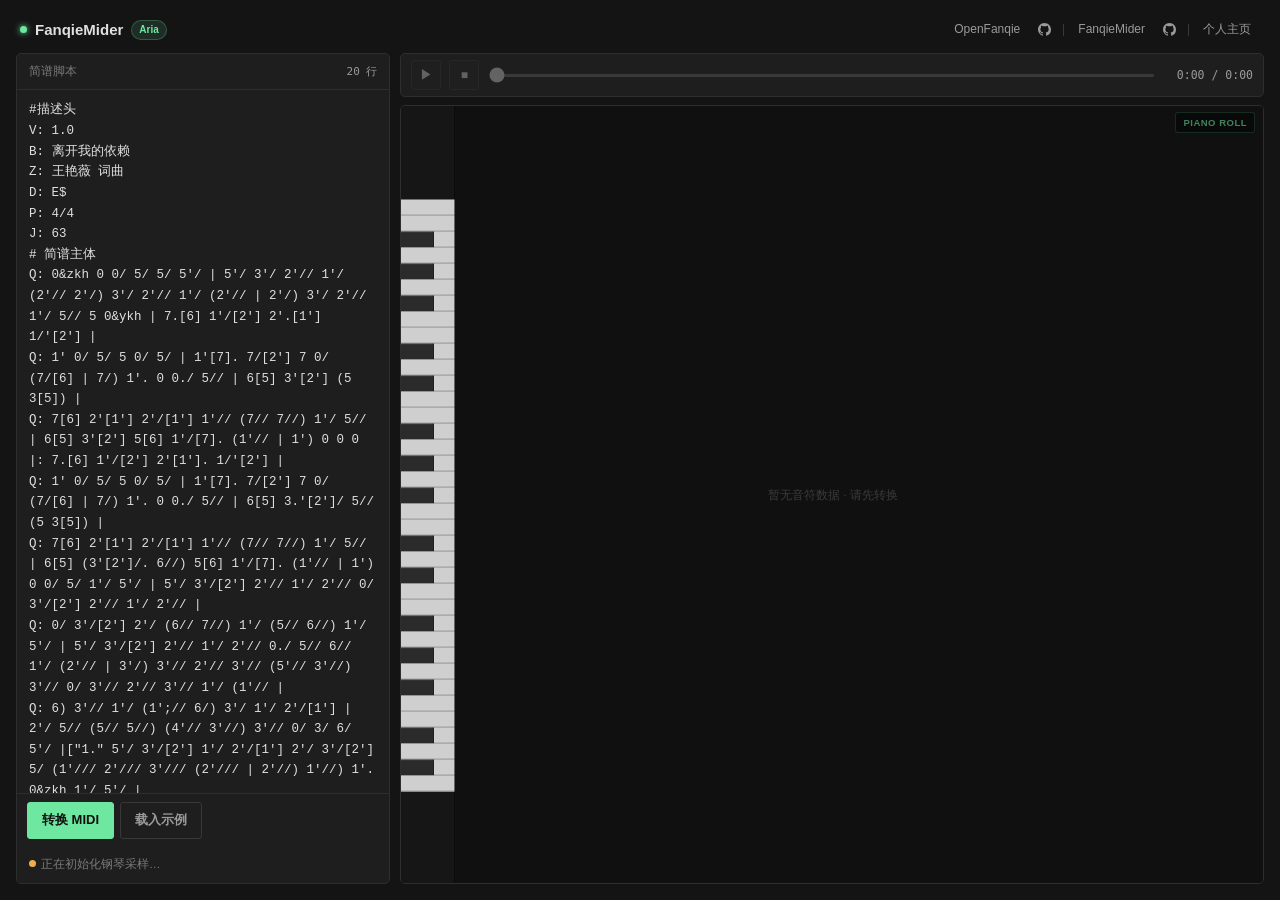
==== FanqieMider/index.html @ 21d15ba5 "add FanqieMider" ====
<!DOCTYPE html>
<html lang="zh-CN">
<head>
<meta charset="UTF-8">
<meta name="viewport" content="width=device-width, initial-scale=1">
<title>FanqieMider - 番茄简谱转 MIDI 文件工具</title>
<style>
  :root{
    --bg:#141414; --panel:#1e1e1e; --panel-2:#232323;
    --line:#2e2e2e; --line-2:#383838;
    --text:#e0e0e0; --text-dim:#9a9a9a; --muted:#7a7a7a;
    --accent:#6ee7a0; --accent-d:#4ade80;
    --accent-bg:rgba(110,231,160,0.12);
    --danger:#f87171; --ok:#6ee7a0;
    --radius:5px; --radius-sm:3px;
  }
  *{box-sizing:border-box}
  html, body{
    margin:0; padding:0; background:var(--bg); color:var(--text);
    font-family:-apple-system,BlinkMacSystemFont,"Segoe UI","PingFang SC","Microsoft YaHei",sans-serif;
    line-height:1.6;
  }
  html{height:100%}
  body{height:100vh; padding:16px; display:flex; flex-direction:column; overflow:hidden;}

  /* ===== 头部 + 导航 ===== */
  .header{
    display:flex; align-items:center; gap:12px;
    margin-bottom:10px; flex:0 0 auto; flex-wrap:wrap;
  }
  .header h1{
    font-size:15px; margin:0; font-weight:600;
    display:flex; align-items:center; gap:8px;
    flex-shrink:0;
  }
  .header h1 .dot{
    width:7px;height:7px;border-radius:50%;
    background:var(--accent); box-shadow:0 0 6px var(--accent);
  }
  .header .tag{
    font-size:10px;font-weight:600;color:var(--accent);
    background:var(--accent-bg); padding:1px 7px; border-radius:10px;
    border:1px solid rgba(110,231,160,0.25);
  }
  .header-nav{
    margin-left:auto;
    display:flex; align-items:center; gap:2px;
    font-size:12px; flex-wrap:wrap; justify-content:flex-end;
  }
  .header-nav a{
    color:var(--text-dim); text-decoration:none;
    padding:3px 8px; border-radius:var(--radius-sm);
    border:1px solid transparent; transition:.12s;
    display:inline-flex; align-items:center; gap:4px;
    white-space:nowrap;
  }
  .header-nav a:hover{
    color:var(--accent); background:var(--accent-bg);
    border-color:rgba(110,231,160,0.22);
  }
  .header-nav .repo-link{ padding:3px 6px; }
  .header-nav .repo-link svg{ width:13px; height:13px; display:block; }
  .header-nav .nav-divider{
    width:1px; height:12px; background:var(--line-2); margin:0 3px;
  }

  .app{flex:1; min-height:0; display:flex; gap:10px; max-width:1480px; width:100%; margin:0 auto;}
  .left-panel{flex:0 0 30%; display:flex; flex-direction:column; gap:8px; min-height:0; min-width:0;}
  .right-panel{flex:1; display:flex; flex-direction:column; gap:8px; min-height:0; min-width:0;}
  .panel{background:var(--panel); border:1px solid var(--line); border-radius:var(--radius);}
  .input-panel{display:flex; flex-direction:column; flex:1 1 0; min-height:0; overflow:hidden;}
  .panel-head{padding:8px 12px;font-size:12px;color:var(--muted);border-bottom:1px solid var(--line);display:flex;align-items:center;justify-content:space-between;flex:0 0 auto;}
  .panel-head .count{font-family:ui-monospace,Menlo,Consolas,monospace;font-size:11px;color:var(--text-dim);}
  textarea{flex:1 1 0; min-height:0; width:100%; resize:none; display:block; border:none; outline:none; background:transparent; color:var(--text); padding:10px 12px; font-family:ui-monospace,SFMono-Regular,Menlo,Consolas,"Courier New",monospace; font-size:12.5px; line-height:1.65; tab-size:2; overflow:auto;}
  textarea::placeholder{color:#555}
  .bar{display:flex; flex-wrap:wrap; align-items:center; gap:6px; padding:8px 10px; border-top:1px solid var(--line); flex:0 0 auto;}
  button{font:inherit; font-size:13px; font-weight:600; cursor:pointer; border-radius:var(--radius-sm); padding:7px 14px; border:1px solid transparent; transition:.12s; white-space:nowrap;}
  #go{background:var(--accent); color:#101010; border-color:var(--accent);}
  #go:hover{background:var(--accent-d); border-color:var(--accent-d);}
  #go:active{transform:translateY(1px);}
  .ghost{background:transparent; color:var(--text-dim); border-color:var(--line-2);}
  .ghost:hover{background:var(--panel-2); color:var(--text);}
  #msg{font-size:11.5px; color:var(--muted); padding:0 12px 8px; flex:0 0 auto; word-break:break-word;}
  #msg.ok{color:var(--ok)} #msg.err{color:var(--danger)}
  #sampleStatus{font-size:11.5px; color:var(--muted); padding:0 12px 10px; display:flex; align-items:center; gap:5px; flex:0 0 auto;}
  .status-dot{display:inline-block; width:7px;height:7px; border-radius:50%; flex-shrink:0;}
  .status-dot.loading{background:#f0ad4e; animation:pulse 1s infinite}
  .status-dot.ready{background:var(--ok)}
  .status-dot.fallback{background:var(--danger)}
  @keyframes pulse{0%,100%{opacity:1}50%{opacity:.3}}
  .player-bar{display:flex; align-items:center; gap:8px; padding:6px 10px; flex:0 0 auto;}
  .player-bar .ctrl{width:30px;height:30px;padding:0;border-radius:var(--radius-sm);background:var(--panel-2);border:1px solid var(--line-2);color:var(--text);font-size:12px;line-height:1;display:flex;align-items:center;justify-content:center;flex-shrink:0;}
  .player-bar .ctrl:not(:disabled):hover{background:<#>2a2a2a;border-color:#444;}
  .player-bar .ctrl:disabled{opacity:.35; cursor:not-allowed}
  #playBtn:not(:disabled){background:var(--accent); color:#101010; border-color:var(--accent);}
  #playBtn:not(:disabled):hover{background:var(--accent-d); border-color:var(--accent-d);}
  #seek{flex:1; height:3px; accent-color:var(--accent); cursor:pointer; min-width:40px;}
  #seek:disabled{opacity:.4; cursor:not-allowed}
  #time{font-family:ui-monospace,Menlo,Consolas,monospace;font-size:11.5px;color:var(--text-dim);min-width:88px;text-align:right;flex-shrink:0;}
  .roll-wrap{position:relative; flex:1 1 0; min-height:200px; background:#101010; border:1px solid var(--line); border-radius:var(--radius); overflow:hidden; min-width:0;}
  #roll{display:block; width:100%; height:100%; touch-action:none; cursor:grab; user-select:none;}
  #roll:active{cursor:grabbing}
  .roll-badge{position:absolute;top:6px;right:8px;font-size:9.5px;font-weight:600;letter-spacing:.5px;color:rgba(110,231,160,0.55);background:rgba(0,0,0,0.4);padding:2px 7px;border-radius:var(--radius-sm);border:1px solid rgba(110,231,160,0.15);pointer-events:none;user-select:none;}

  @media (max-width: 900px){
    html{height:auto}
    body{height:auto; min-height:100vh; padding:10px; display:block; overflow-y:auto; overflow-x:hidden;}
    .app{flex-direction:column; height:auto; gap:8px;}
    .left-panel, .right-panel{flex:none; min-height:0;}
    .input-panel{max-height:280px; min-height:180px;}
    textarea{min-height:110px;}
    .roll-wrap{height:65vh; min-height:340px; max-height:560px;}
    .header h1{font-size:14px}
    .header-nav{font-size:11.5px; gap:0;}
    .header-nav a{padding:2px 6px;}
    .header-nav .nav-divider{margin:0 1px;}
    .player-bar{padding:5px 8px}
    .player-bar .ctrl{width:28px;height:28px;font-size:11px}
    #time{font-size:11px;min-width:76px}
  }
  @media (max-width: 480px){
    .header-nav a{padding:2px 5px; font-size:11px;}
    .header-nav .repo-link{padding:2px 4px;}
    .header-nav .repo-link svg{width:12px; height:12px;}
  }
</style>
</head>
<body>

<script src="https://s4.zstatic.net/npm/tone@14.8.49/build/Tone.js"></script>

<div class="header" style="padding:0 4px;">
  <h1><span class="dot"></span>FanqieMider<span class="tag">Aria</span></h1>
  <nav class="header-nav">
    <a href="https://fanqie.linho.cc/" target="_blank" rel="noopener" title="OpenFanqie 编辑器">OpenFanqie</a>
    <a href="https://github.com/Linho1219/open-fanqie" target="_blank" rel="noopener" class="repo-link" title="OpenFanqie 仓库">
      <svg viewBox="0 0 16 16" fill="currentColor" aria-hidden="true">
        <path d="M8 0C3.58 0 0 3.58 0 8c0 3.54 2.29 6.53 5.47 7.59.4.07.55-.17.55-.38 0-.19-.01-.82-.01-1.49-2.01.37-2.53-.49-2.69-.94-.09-.23-.48-.94-.82-1.13-.28-.15-.68-.52-.01-.53.63-.01 1.08.58 1.23.82.72 1.21 1.87.87 2.33.66.07-.52.28-.87.51-1.07-1.78-.2-3.64-.89-3.64-3.95 0-.87.31-1.59.82-2.15-.08-.2-.36-1.02.08-2.12 0 0 .67-.21 2.2.82.64-.18 1.32-.27 2-.27.68 0 1.36.09 2 .27 1.53-1.04 2.2-.82 2.2-.82.44 1.1.16 1.92.08 2.12.51.56.82 1.27.82 2.15 0 3.07-1.87 3.75-3.65 3.95.29.25.54.73.54 1.48 0 1.07-.01 1.93-.01 2.2 0 .21.15.46.55.38A8.013 8.013 0 0 0 16 8c0-4.42-3.58-8-8-8z"/>
      </svg>
    </a>
    <span class="nav-divider"></span>
    <a href="https://linxianlww.github.io/FanqieMider/" target="_blank" rel="noopener" title="FanqieMider 在线工具">FanqieMider</a>
    <a href="https://github.com/linxianlww/FanqieMider" target="_blank" rel="noopener" class="repo-link" title="FanqieMider 仓库">
      <svg viewBox="0 0 16 16" fill="currentColor" aria-hidden="true">
        <path d="M8 0C3.58 0 0 3.58 0 8c0 3.54 2.29 6.53 5.47 7.59.4.07.55-.17.55-.38 0-.19-.01-.82-.01-1.49-2.01.37-2.53-.49-2.69-.94-.09-.23-.48-.94-.82-1.13-.28-.15-.68-.52-.01-.53.63-.01 1.08.58 1.23.82.72 1.21 1.87.87 2.33.66.07-.52.28-.87.51-1.07-1.78-.2-3.64-.89-3.64-3.95 0-.87.31-1.59.82-2.15-.08-.2-.36-1.02.08-2.12 0 0 .67-.21 2.2.82.64-.18 1.32-.27 2-.27.68 0 1.36.09 2 .27 1.53-1.04 2.2-.82 2.2-.82.44 1.1.16 1.92.08 2.12.51.56.82 1.27.82 2.15 0 3.07-1.87 3.75-3.65 3.95.29.25.54.73.54 1.48 0 1.07-.01 1.93-.01 2.2 0 .21.15.46.55.38A8.013 8.013 0 0 0 16 8c0-4.42-3.58-8-8-8z"/>
      </svg>
    </a>
    <span class="nav-divider"></span>
    <a href="https://linxianlww.github.io/" target="_blank" rel="noopener" title="个人主页">个人主页</a>
  </nav>
</div>

<div class="app">
  <div class="left-panel">
    <div class="panel input-panel">
      <div class="panel-head"><span>简谱脚本</span><span class="count" id="lineCount">0 行</span></div>
      <textarea id="src" spellcheck="false" placeholder="在此粘贴番茄简谱脚本…"></textarea>
      <div class="bar">
        <button id="go">转换 MIDI</button>
        <button id="demo" class="ghost">载入示例</button>
      </div>
      <div id="msg"></div>
      <div id="sampleStatus"><span class="status-dot loading"></span>正在初始化钢琴采样…</div>
    </div>
  </div>
  <div class="right-panel">
    <div class="panel player-bar">
      <button id="playBtn" class="ctrl" disabled title="播放 / 暂停">▶︎</button>
      <button id="stopBtn" class="ctrl" disabled title="停止">■</button>
      <input type="range" id="seek" min="0" max="1000" value="0" step="1" disabled>
      <span id="time">0:00 / 0:00</span>
    </div>
    <div class="roll-wrap" id="rollWrap">
      <canvas id="roll"></canvas>
      <div class="roll-badge">PIANO ROLL</div>
    </div>
  </div>
</div>

<script>
(function(){
'use strict';

/* ============================================================
 * 0. 常量
 * ============================================================ */
const PPQ = 480;
const MAJOR = [0,2,4,5,7,9,11];
const PC = {C:0,D:2,E:4,F:5,G:7,A:9,B:11};
const DYNAMICS = {pp:30,p:45,mp:60,mf:75,f:90,ff:105,fff:120,sfz:115,fp:100,sfp:115};
const POST_NOTE_MODS = "'/,-.#$=;[";
const NOTE_NAMES = ['C','D♭','D','E♭','E','F','G♭','G','A♭','A','B♭','B'];
function pitchName(midi){
  const pc = ((midi % 12) + 12) % 12;
  const oct = Math.floor(midi / 12) - 1;
  return NOTE_NAMES[pc] + oct;
}

/* ============================================================
 * 1. 头部解析
 * ============================================================ */
function parseKey(str){
  const s = String(str||'C').trim();
  const m = s.match(/^([A-Ga-g])\s*([#$])?/);
  let pc = 0, acc = 0;
  if (m){
    pc = PC[m[1].toUpperCase()];
    if (m[2]==='#') acc = 1; else if (m[2]==='$') acc = -1;
  }
  const keyPc = ((pc+acc)%12+12)%12;
  const sfMap = {0:0,7:1,2:2,9:3,4:4,11:5,6:6,1:-5,5:-1,10:-2,3:-3,8:-4};
  return {rootMidi: 60 + keyPc, sf: sfMap[keyPc] === undefined ? 0 : sfMap[keyPc]};
}
function parseTimesig(str){
  const m = String(str||'4/4').match(/(\d+)\s*\/\s*(\d+)/);
  let num = 4, den = 4;
  if (m){ num = +m[1]||4; den = +m[2]||4; }
  return {num, den};
}
function parseBpm(str){
  const m = String(str||'').match(/(\d+)/);
  let bpm = m ? +m[1] : 120;
  if (!isFinite(bpm) || bpm<=0) bpm = 120;
  return bpm;
}

/* ============================================================
 * 2. 脚本切分
 * ============================================================ */
const LINE_RE = /^(Q|C)(\d*)(?:"([^"]*)")?\s*:\s*([\s\S]*)$/;
function parseScript(text){
  const header = {title:'', authors:[], key:'C', timesig:'4/4', beat:''};
  const qLines = [];
  let inBody = false;
  for (const raw of text.split(/\r?\n/)){
    const line = raw.trim();
    if (!line) continue;
    if (line[0] === '#') continue;
    const m = line.match(LINE_RE);
    if (m){
      inBody = true;
      if (m[1] === 'Q') qLines.push({voice:m[2]||'', name:m[3]||'', content:m[4]});
      continue;
    }
    if (inBody) continue;
    const mh = line.match(/^([A-Z])\s*:\s*([\s\S]*)$/);
    if (!mh) continue;
    const k = mh[1], v = mh[2].trim();
    if (k==='B'){ if(!header.title) header.title=v; }
    else if (k==='Z') header.authors.push(v);
    else if (k==='D') header.key=v;
    else if (k==='P') header.timesig=v;
    else if (k==='J') header.beat=v;
  }
  return {header, qLines};
}

/* ============================================================
 * 3. 倚音
 * ============================================================ */
function parseGrace(text, start){
  const n = text.length;
  let i = start + 1;
  let isAfter = false;
  if (i<n && text[i]==='h'){ isAfter = true; i++; }
  let end = -1, depth = 1;
  for (let j=i; j<n; j++){
    if (text[j]==='[') depth++;
    else if (text[j]===']'){ depth--; if (depth===0){ end=j; break; } }
  }
  if (end < 0) return null;
  const inner = text.slice(i, end);
  const notes = [];
  let j = 0;
  while (j < inner.length){
    const c = inner[j];
    if (c>='0' && c<='9'){
      const digit = +c; j++;
      let oct=0, acc=0, slashes=0;
      while (j < inner.length){
        const ch = inner[j];
        if (ch==="'"){ oct++; j++; }
        else if (ch===','){ oct--; j++; }
        else if (ch==='/'){ slashes++; j++; }
        else if (ch==='#'){ acc++; j++; }
        else if (ch==='$'){ acc--; j++; }
        else if (ch==='='){ acc=0; j++; }
        else break;
      }
      notes.push({digit, oct, acc, slashes});
    } else j++;
  }
  return {isAfter, notes, endPos: end+1};
}

/* ============================================================
 * 4. 音符
 * ============================================================ */
function parseNote(text, start){
  const n = text.length;
  let i = start;
  const digit = +text[i]; i++;
  let oct=0, acc=0, slashes=0, dashes=0, dots=0;
  const grace = [];
  let keepGoing = true;
  while (keepGoing && i < n){
    keepGoing = false;
    const ch = text[i];
    if (ch === "'"){ oct++; i++; keepGoing = true; }
    else if (ch === ','){ oct--; i++; keepGoing = true; }
    else if (ch === '/'){ slashes++; i++; keepGoing = true; }
    else if (ch === '-'){ dashes++; i++; keepGoing = true; }
    else if (ch === '.'){ dots++; i++; keepGoing = true; }
    else if (ch === '#'){ acc++; i++; keepGoing = true; }
    else if (ch === '$'){ acc--; i++; keepGoing = true; }
    else if (ch === '='){ acc = 0; i++; keepGoing = true; }
    else if (ch === ';'){ i++; keepGoing = true; }
    else if (ch === ' ' || ch === '\t'){
      let j = i;
      while (j < n && /\s/.test(text[j])) j++;
      if (j < n && POST_NOTE_MODS.indexOf(text[j]) >= 0){ i = j; keepGoing = true; }
    }
    else if (ch === '['){
      const g = parseGrace(text, i);
      if (g){ grace.push(g); i = g.endPos; keepGoing = true; }
    }
  }
  let beats = 1 / Math.pow(2, slashes);
  beats += dashes;
  if (dots > 0) beats *= (2 - Math.pow(2, -dots));
  if (!(beats > 0)) beats = 1;
  const type = digit===0 ? 'rest' : digit===8 ? 'hrest' : digit===9 ? 'xnote' : 'note';
  return {ev:{t:type, digit, oct, acc, beats, grace: grace.length?grace:null, orn:[]}, endPos: i};
}

/* ============================================================
 * 5. 声部 → 事件流
 * ============================================================ */
function parseVoice(text){
  const n = text.length;
  const events = [];
  let i = 0;
  const parenStack = [];
  let lastNote = null;

  function skipBarRemark(){
    let j = i;
    while (j < n && /\s/.test(text[j])) j++;
    if (j < n && text[j] === '"'){
      j++;
      while (j < n && text[j] !== '"') j++;
      j++;
      i = j;
    }
  }

  while (i < n){
    const c = text[i];
    if (/\s/.test(c)){ i++; continue; }
    if (text.startsWith('[fenye]', i)){ i += 7; continue; }

    if (c>='0' && c<='9'){
      const r = parseNote(text, i);
      if (r){ i = r.endPos; events.push(r.ev); lastNote = r.ev; }
      else i++;
      continue;
    }
    if (c === '-'){
      if (lastNote && typeof lastNote.beats === 'number') lastNote.beats += 1;
      i++;
      continue;
    }
    if (c === ';'){ i++; continue; }

    if (c === '&'){
      i++;
      const s = i;
      while (i<n && /[a-zA-Z]/.test(text[i])) i++;
      let code = text.slice(s, i);
      if (i<n && text[i]==='+'){ code += '+'; i++; }
      const base = code.replace(/\+$/,'');
      if (DYNAMICS[base] !== undefined){ events.push({t:'dyn', value: base}); continue; }
      if (base==='cresc' || base==='dim'){ events.push({t:'crescStart', dir: base==='cresc'?'<':'>', upLevel:0}); continue; }
      if (base==='atempo' || base==='rit') continue;
      if (lastNote) lastNote.orn.push(code);
      continue;
    }

    if (c === '"'){
      i++;
      while (i<n && text[i] !== '"') i++;
      i++;
      continue;
    }

    if (c === '['){
      i++;
      while (i<n && text[i]==='+') i++;
      let label = '';
      if (i<n && text[i]==='"'){
        i++;
        const s = i;
        while (i<n && text[i] !== '"') i++;
        label = text.slice(s, i);
        i++;
      }
      events.push({t:'voltaStart', label});
      continue;
    }

    if (c === ']'){
      i++;
      if (i<n && text[i]==='/') i++;
      events.push({t:'voltaEnd'});
      continue;
    }

    if (c === '('){
      i++;
      if (i<n && text[i]==='y'){ i++; parenStack.push('tuplet'); events.push({t:'tupletStart'}); }
      else { parenStack.push('slur'); events.push({t:'slurStart'}); }
      continue;
    }

    if (c === ')'){
      i++;
      const type = parenStack.pop();
      if (type === 'tuplet') events.push({t:'tupletEnd'});
      else if (type === 'slur') events.push({t:'slurEnd'});
      continue;
    }

    if (c === '{'){
      i++;
      let tag = '';
      if (text.startsWith('bz', i)){ tag='bz'; i+=2; }
      else if (text.startsWith('dsb', i)){ tag='dsb'; i+=3; }
      let depth = 1;
      const innerStart = i;
      while (i<n && depth>0){
        if (text[i]==='{') depth++;
        else if (text[i]==='}'){ depth--; if (depth===0) break; }
        i++;
      }
      const inner = text.slice(innerStart, i);
      if (i<n) i++;
      events.push({t:'overlay', tag, inner});
      continue;
    }

    if (text.startsWith(':|:', i)){ events.push({t:'bar', kind:'repeatLR'}); i += 3; skipBarRemark(); continue; }
    if (text.startsWith(':|', i)){ events.push({t:'bar', kind:'repeatR'}); i += 2; skipBarRemark(); continue; }

    if (c === '|'){
      if (text.startsWith('|:', i)){ events.push({t:'bar', kind:'repeatL'}); i += 2; }
      else if (text.startsWith('||&', i)){
        i += 3;
        const s = i;
        while (i<n && /[a-zA-Z]/.test(text[i])) i++;
        events.push({t:'barMark', mark: text.slice(s, i)});
      }
      else if (text.startsWith('||/', i)){ events.push({t:'bar', kind:'doubleThin'}); i += 3; }
      else if (text.startsWith('||', i)){ events.push({t:'bar', kind:'end'}); i += 2; }
      else if (text.startsWith('|/', i)){ events.push({t:'bar', kind:'hidden1'}); i += 2; }
      else if (text.startsWith('|*', i)){ events.push({t:'bar', kind:'hidden2'}); i += 2; }
      else if (text.startsWith('|&', i)){
        i += 2;
        const s = i;
        while (i<n && /[a-zA-Z]/.test(text[i])) i++;
        events.push({t:'barMark', mark: text.slice(s, i)});
      }
      else { events.push({t:'bar', kind:'normal'}); i += 1; }
      skipBarRemark();
      continue;
    }

    if (c === '<'){
      i++;
      let up = 0;
      while (i<n && text[i]==='+'){ up++; i++; }
      events.push({t:'crescStart', dir:'<', upLevel:up});
      continue;
    }
    if (c === '>'){
      i++;
      let up = 0;
      while (i<n && text[i]==='+'){ up++; i++; }
      events.push({t:'crescStart', dir:'>', upLevel:up});
      continue;
    }
    if (c === '!'){ i++; events.push({t:'crescEnd'}); continue; }

    i++;
  }
  return events;
}

/* ============================================================
 * 6. 反复 / 跳房子 / DC / DS / Fine 展开
 * ============================================================ */
function expandRepeats(events){
  const n = events.length;

  const voltaPairs = new Map();
  {
    const stack = [];
    for (let i=0; i<n; i++){
      if (events[i].t === 'voltaStart') stack.push(i);
      else if (events[i].t === 'voltaEnd' && stack.length){
        voltaPairs.set(stack.pop(), i);
      }
    }
  }

  const insts = [];
  const instByStart = new Map();
  const instByEnd = new Map();
  {
    const stack = [];
    let lastEnd = -1;
    let instId = 0;
    for (let i=0; i<n; i++){
      const ev = events[i];
      if (ev.t !== 'bar') continue;

      if (ev.kind === 'repeatL'){ stack.push(i); }
      else if (ev.kind === 'repeatR' || ev.kind === 'repeatLR'){
        let startIdx;
        if (stack.length > 0) startIdx = stack.pop();
        else startIdx = lastEnd + 1;

        const startEv = events[startIdx];
        const isStartRepeatBar = startEv && startEv.t === 'bar' &&
          (startEv.kind === 'repeatL' || startEv.kind === 'repeatLR');

        const inst = {
          id: instId++,
          startIdx, endIdx: i,
          startIsRepeatBar: isStartRepeatBar,
          maxPass: 2,
          rangeEnd: i + 1
        };
        insts.push(inst);
        if (!instByStart.has(startIdx)) instByStart.set(startIdx, []);
        instByStart.get(startIdx).push(inst);
        instByEnd.set(i, inst);
        lastEnd = i;

        if (ev.kind === 'repeatLR') stack.push(i);
      }
    }
  }

  for (const inst of insts){
    let rEnd = inst.endIdx + 1;
    if (rEnd < n && events[rEnd].t === 'voltaEnd') rEnd++;
    while (rEnd < n && events[rEnd].t === 'voltaStart'){
      const end = voltaPairs.get(rEnd);
      if (end === undefined) break;
      rEnd = end + 1;
    }
    inst.rangeEnd = rEnd;

    let maxPass = 0;
    for (let j = inst.startIdx; j < inst.rangeEnd; j++){
      if (events[j].t === 'voltaStart'){
        const nums = (events[j].label || '').match(/\d+/g) || [];
        for (const num of nums) maxPass = Math.max(maxPass, +num);
      }
    }
    if (maxPass === 0) maxPass = 2;
    inst.maxPass = maxPass;
  }

  const result = [];
  const active = [];
  let pos = 0;
  let safety = 0;
  let dcUsed = false, dsUsed = false;

  while (pos < n && safety++ < 300000){
    for (let i = active.length - 1; i >= 0; i--){
      if (pos >= active[i].inst.rangeEnd) active.splice(i, 1);
    }

    const ev = events[pos];

    if (ev.t === 'bar' && (ev.kind === 'repeatR' || ev.kind === 'repeatLR')){
      const inst = instByEnd.get(pos);
      if (inst){
        let r = active.find(x => x.inst === inst);
        if (!r){ r = {inst, pass: 1}; active.push(r); }

        if (r.pass < inst.maxPass){
          r.pass++;
          pos = inst.startIdx + (inst.startIsRepeatBar ? 1 : 0);
          continue;
        }
        if (inst.rangeEnd > inst.endIdx + 1){
          pos++;
          continue;
        }
        active.splice(active.indexOf(r), 1);
        if (ev.kind === 'repeatR'){ pos++; continue; }
      }
    }

    if (ev.t === 'bar' && (ev.kind === 'repeatL' || ev.kind === 'repeatLR')){
      const instList = instByStart.get(pos) || [];
      for (const inst of instList){
        if (!active.some(r => r.inst === inst)){
          active.push({inst, pass: 1});
          break;
        }
      }
      pos++;
      continue;
    }

    if (ev.t === 'voltaStart'){
      let currentPass = 1;
      if (active.length > 0) currentPass = active[active.length - 1].pass;

      const nums = (ev.label || '').match(/\d+/g) || [];
      const enter = nums.length === 0 || nums.some(x => +x === currentPass);

      if (enter){ pos++; continue; }

      const end = voltaPairs.get(pos);
      pos = end !== undefined ? end + 1 : pos + 1;
      continue;
    }

    if (ev.t === 'voltaEnd'){ pos++; continue; }

    if (ev.t === 'barMark'){
      const mk = ev.mark;
      if (mk === 'fine'){
        if (dcUsed || dsUsed) break;
        pos++;
        continue;
      }
      if (mk === 'dc'){
        if (!dcUsed){
          dcUsed = true;
          active.length = 0;
          pos = 0;
          continue;
        }
        pos++;
        continue;
      }
      if (mk === 'ds'){
        if (!dsUsed){
          dsUsed = true;
          active.length = 0;
          let segnoPos = 0;
          for (let i=0; i<n; i++){
            if (events[i].t === 'barMark' && events[i].mark === 'hs'){
              segnoPos = i + 1;
              break;
            }
          }
          pos = segnoPos;
          continue;
        }
        pos++;
        continue;
      }
      if (mk === 'ty'){ pos = n; continue; }
      pos++;
      continue;
    }

    result.push(ev);
    pos++;
  }

  return result;
}

/* ============================================================
 * 7. 多连音
 * ============================================================ */
function applyTuplets(events){
  const stack = [];
  for (let i=0; i<events.length; i++){
    const ev = events[i];
    if (ev.t === 'tupletStart') stack.push({startIdx:i, count:0});
    else if (ev.t === 'tupletEnd'){
      if (stack.length){
        const t = stack.pop();
        if (t.count > 1){
          const ratio = (t.count - 1) / t.count;
          for (let j=t.startIdx+1; j<i; j++){
            if (events[j].beats !== undefined) events[j].beats *= ratio;
          }
        }
      }
    } else if (ev.beats !== undefined){
      for (const t of stack) t.count++;
    }
  }
}

/* ============================================================
 * 8. 渲染
 * ============================================================ */
function renderNotes(events, ctx, startTime){
  startTime = startTime || 0;
  const notes = [];
  let time = startTime;
  let vel = DYNAMICS.mf;
  const crescStack = [];
  const crescRanges = [];
  const slurStack = [];

  function pitchOf(digit, oct, acc){
    return ctx.rootMidi + MAJOR[digit-1] + 12*oct + acc;
  }

  for (let i=0; i<events.length; i++){
    const ev = events[i];

    if (ev.t === 'dyn'){
      vel = DYNAMICS[ev.value] !== undefined ? DYNAMICS[ev.value] : vel;
      continue;
    }
    if (ev.t === 'crescStart'){
      crescStack.push({startNoteIdx: notes.length, startVel: vel, dir: ev.dir});
      continue;
    }
    if (ev.t === 'crescEnd'){
      if (crescStack.length){
        const s = crescStack.pop();
        const endIdx = notes.length - 1;
        if (endIdx >= s.startNoteIdx){
          const endVel = s.dir === '<'
            ? Math.min(120, s.startVel + 40)
            : Math.max(20, s.startVel - 40);
          crescRanges.push({s: s.startNoteIdx, e: endIdx, v0: s.startVel, v1: endVel});
        }
      }
      continue;
    }
    if (ev.t === 'overlay'){
      const innerEvents = parseVoice(ev.inner);
      const expanded = expandRepeats(innerEvents);
      applyTuplets(expanded);
      const innerNotes = renderNotes(expanded, ctx, time);
      for (const nn of innerNotes) notes.push(nn);
      continue;
    }
    if (ev.t === 'slurStart'){ slurStack.push(notes.length); continue; }
    if (ev.t === 'slurEnd'){
      if (slurStack.length){
        const s = slurStack.pop();
        for (let k=notes.length-1; k>s; k--){
          const a = notes[k-1], b = notes[k];
          if (a.pitch === b.pitch && Math.abs(a.start + a.dur - b.start) < 2){
            a.dur += b.dur;
            notes.splice(k, 1);
          }
        }
      }
      continue;
    }
    if (ev.t === 'note'){
      let dur = Math.round(ev.beats * PPQ);
      let start = time;
      let v = vel;
      const orn = ev.orn || [];
      let trill = false, mordentUp = false, mordentDown = false;
      for (const o of orn){
        if (o === 'yc') dur = Math.round(dur * 1.5);
        else if (o === 'dy'){ dur = Math.round(dur * 0.5); v = Math.min(127, v+15); }
        else if (o === 'bc') v = Math.min(127, v+10);
        else if (o === 'zy') v = Math.min(127, v+25);
        else if (o === 'hx') dur = Math.round(dur * 0.8);
        else if (o === 'sby' || o === 'sby+') mordentUp = true;
        else if (o === 'xby' || o === 'xby+') mordentDown = true;
        else if (o === 'cy' || o === 'cy+') trill = true;
      }
      const midi = pitchOf(ev.digit, ev.oct, ev.acc);

      if (trill){
        const unit = Math.max(1, Math.round(PPQ/16));
        const upper = Math.min(127, midi + 2);
        let t = start;
        let toggle = false;
        while (t < start + dur - unit){
          const p = toggle ? upper : midi;
          const u = Math.min(unit, start + dur - t);
          notes.push({pitch:p, start:t, dur:Math.max(1,u), vel:v});
          t += u;
          toggle = !toggle;
        }
        if (t < start + dur) notes.push({pitch:midi, start:t, dur:Math.max(1, start+dur-t), vel:v});
        time = start + dur;
        continue;
      }
      if (mordentUp || mordentDown){
        const upper = mordentUp ? Math.min(127, midi+2) : Math.max(0, midi-2);
        const seg = Math.max(1, Math.round(dur/6));
        notes.push({pitch:midi,  start:start,        dur:seg, vel:v});
        notes.push({pitch:upper, start:start+seg,    dur:seg, vel:v});
        notes.push({pitch:midi,  start:start+2*seg,  dur:Math.max(1, dur-2*seg), vel:v});
        time = start + dur;
        continue;
      }

      let mainStart = start;
      let mainDur = dur;
      const graceUnit = Math.max(1, Math.round(Math.min(PPQ/8, dur/4)));
      if (ev.grace){
        for (const g of ev.grace){
          if (!g.isAfter){
            for (const gn of g.notes){
              if (gn.digit===0) continue;
              const gp = pitchOf(gn.digit, gn.oct, gn.acc);
              const gd = Math.max(1, Math.round(graceUnit / Math.pow(2, gn.slashes)));
              notes.push({pitch:gp, start:mainStart, dur:gd, vel:v});
              mainStart += gd;
              mainDur -= gd;
            }
          }
        }
      }
      if (mainDur > 0) notes.push({pitch:midi, start:mainStart, dur:mainDur, vel:v});
      const mainEnd = mainStart + Math.max(mainDur, 0);
      let postTime = mainEnd;
      if (ev.grace){
        for (const g of ev.grace){
          if (g.isAfter){
            for (const gn of g.notes){
              if (gn.digit===0) continue;
              const gp = pitchOf(gn.digit, gn.oct, gn.acc);
              const gd = Math.max(1, Math.round(graceUnit / Math.pow(2, gn.slashes)));
              notes.push({pitch:gp, start:postTime, dur:gd, vel:v});
              postTime += gd;
            }
          }
        }
      }
      time = Math.max(mainEnd, postTime);
      continue;
    }
    if (ev.t === 'rest' || ev.t === 'hrest' || ev.t === 'xnote'){
      time += Math.round(ev.beats * PPQ);
      continue;
    }
  }

  for (const r of crescRanges){
    const cnt = r.e - r.s + 1;
    for (let i=0; i<cnt; i++){
      const idx = r.s + i;
      const t = cnt > 1 ? i / (cnt - 1) : 1;
      notes[idx].vel = Math.round(r.v0 + (r.v1 - r.v0) * t);
    }
  }
  return notes;
}

/* ============================================================
 * 9. MIDI 构建
 * ============================================================ */
function vlq(v){
  v = Math.max(0, Math.floor(v));
  const out = [v & 0x7F];
  v >>= 7;
  while (v > 0){ out.unshift((v & 0x7F) | 0x80); v >>= 7; }
  return out;
}
function buildTrack(track, header, bpm){
  const trk = [];
  let last = 0;
  function push(ev){
    const d = vlq(ev.t - last);
    for (const x of d) trk.push(x);
    for (const x of ev.d) trk.push(x);
    last = ev.t;
  }
  const nameStr = track.name || header.title || 'Track';
  const nameBytes = new TextEncoder().encode(nameStr);
  push({t:0, d:[0xFF,0x03, ...vlq(nameBytes.length), ...nameBytes]});
  const usq = Math.round(60000000 / bpm);
  push({t:0, d:[0xFF,0x51,0x03,(usq>>16)&0xFF,(usq>>8)&0xFF,usq&0xFF]});
  const ts = parseTimesig(header.timesig);
  push({t:0, d:[0xFF,0x58,0x04, ts.num, Math.round(Math.log2(ts.den)), 24, 8]});
  const key = parseKey(header.key);
  push({t:0, d:[0xFF,0x59,0x02, key.sf & 0xFF, 0x00]});

  const evts = [];
  for (const nn of track.notes){
    evts.push({t:nn.start, o:1, d:[0x90, nn.pitch & 0x7F, Math.min(127, nn.vel) & 0x7F]});
    evts.push({t:nn.start + nn.dur, o:0, d:[0x80, nn.pitch & 0x7F, 0x40]});
  }
  evts.sort((a,b) => (a.t - b.t) || (a.o - b.o));
  for (const e of evts) push(e);
  trk.push(0x00, 0xFF, 0x2F, 0x00);

  const out = [0x4D,0x54,0x72,0x6B];
  const len = trk.length;
  out.push((len>>24)&0xFF,(len>>16)&0xFF,(len>>8)&0xFF,len&0xFF);
  for (const b of trk) out.push(b);
  return out;
}
function buildMidiFile(tracks, header, bpm){
  const out = [];
  out.push(0x4D,0x54,0x68,0x64, 0,0,0,6);
  const format = tracks.length > 1 ? 1 : 0;
  out.push(0, format);
  out.push((tracks.length>>8)&0xFF, tracks.length & 0xFF);
  out.push((PPQ>>8)&0xFF, PPQ & 0xFF);
  for (const t of tracks){
    const tb = buildTrack(t, header, bpm);
    for (const b of tb) out.push(b);
  }
  return new Uint8Array(out);
}

/* ============================================================
 * 10. 主流程
 * ============================================================ */
function convert(scriptText){
  const {header, qLines} = parseScript(scriptText);
  if (!qLines.length) throw new Error('未找到任何 Q: 曲行');

  const voiceMap = new Map();
  for (const q of qLines){
    if (!voiceMap.has(q.voice)) voiceMap.set(q.voice, {name:q.name, lines:[]});
    voiceMap.get(q.voice).lines.push(q.content);
  }
  let chosen;
  if (voiceMap.has('')) chosen = [['', voiceMap.get('')]];
  else chosen = Array.from(voiceMap.entries());

  const bpm = parseBpm(header.beat);
  const tracks = [];
  let totalNotes = 0;

  for (const [voiceId, v] of chosen){
    const text = v.lines.join('\n');
    const events = parseVoice(text);
    const expanded = expandRepeats(events);
    applyTuplets(expanded);

    const ctx = {rootMidi: parseKey(header.key).rootMidi};
    const notes = renderNotes(expanded, ctx, 0);
    totalNotes += notes.length;
    if (!notes.length) continue;

    const nameParts = [];
    if (v.name) nameParts.push(v.name);
    else if (voiceId) nameParts.push('声部' + voiceId);
    else nameParts.push(header.title || 'Melody');

    tracks.push({name: nameParts.join(' '), notes});
  }
  if (!tracks.length) throw new Error('未解析出任何音符');

  const bytes = buildMidiFile(tracks, header, bpm);

  let endTick = 0;
  for (const t of tracks) for (const n of t.notes) endTick = Math.max(endTick, n.start + n.dur);
  const seconds = endTick / PPQ * 60 / bpm;

  const spb = 60 / bpm / PPQ;
  const playEvents = [];
  for (const t of tracks) for (const n of t.notes){
    playEvents.push({time: n.start * spb, dur: n.dur * spb, pitch: n.pitch, vel: n.vel});
  }
  playEvents.sort((a,b) => a.time - b.time);

  return {bytes, noteCount: totalNotes, trackCount: tracks.length,
          seconds, bpm, timesig: parseTimesig(header.timesig), playEvents};
}

function download(bytes, filename){
  const blob = new Blob([bytes], {type:'audio/midi'});
  const url = URL.createObjectURL(blob);
  const a = document.createElement('a');
  a.href = url; a.download = filename;
  document.body.appendChild(a); a.click(); document.body.removeChild(a);
  setTimeout(() => URL.revokeObjectURL(url), 1500);
}

/* ============================================================
 * 11. 钢琴卷帘
 * ============================================================ */
const Roll = (function(){
  const canvas = document.getElementById('roll');
  const ctx = canvas.getContext('2d');
  const wrap   = document.getElementById('rollWrap');

  const WINDOW_LEFT  = 2.0;
  const WINDOW_RIGHT = 6.0;
  const JUDGE_RATIO  = WINDOW_LEFT / (WINDOW_LEFT + WINDOW_RIGHT);

  const KEY_W       = 54;
  const KEY_H       = 48;
  const NOTE_ROW_H  = 16;
  const NOTE_COL_W  = 16;

  const COL_BG        = '#101010';
  const COL_BG_ROW    = '#161616';
  const COL_C_LINE    = 'rgba(110,231,160,0.09)';
  const COL_GRID_W    = 'rgba(255,255,255,0.055)';
  const COL_GRID_H    = 'rgba(255,255,255,0.022)';
  const COL_JUDGE     = 'rgba(110,231,160,0.95)';
  const COL_KEY_WHITE = '#cfcfcf';
  const COL_KEY_WHITE_EDGE = '#a0a0a0';
  const COL_KEY_BLACK = '#2b2b2b';
  const COL_KEY_BLACK_TOP = 'rgba(255,255,255,0.08)';
  const COL_KEY_BG    = '#161616';
  const COL_NOTE_STROKE = '61,90,69';

  let notes = [];
  let duration = 0;
  let minPitch = 48, maxPitch = 84;
  let dpr = 1;
  let cssW = 0, cssH = 0;
  let isMobile = false;

  let scrollY = 0;
  let scrollX = 0;
  let dragging = false;
  let startScroll = 0;
  let startTouch  = 0;
  let currentTime = 0;

  function checkMobile(){ return window.innerWidth < 900; }

  function isBlackPitch(p){
    const pc = ((p % 12) + 12) % 12;
    return pc === 1 || pc === 3 || pc === 6 || pc === 8 || pc === 10;
  }

  function roundRect(x, y, w, h, r){
    r = Math.max(0, Math.min(r, w/2, h/2));
    ctx.beginPath();
    ctx.moveTo(x+r, y);
    ctx.lineTo(x+w-r, y);
    ctx.quadraticCurveTo(x+w, y, x+w, y+r);
    ctx.lineTo(x+w, y+h-r);
    ctx.quadraticCurveTo(x+w, y+h, x+w-r, y+h);
    ctx.lineTo(x+r, y+h);
    ctx.quadraticCurveTo(x, y+h, x, y+h-r);
    ctx.lineTo(x, y+r);
    ctx.quadraticCurveTo(x, y, x+r, y);
    ctx.closePath();
  }

  function resize(){
    const rect = wrap.getBoundingClientRect();
    cssW = Math.max(1, Math.round(rect.width));
    cssH = Math.max(1, Math.round(rect.height));
    dpr  = window.devicePixelRatio || 1;
    canvas.width  = Math.round(cssW * dpr);
    canvas.height = Math.round(cssH * dpr);
    canvas.style.width  = cssW + 'px';
    canvas.style.height = cssH + 'px';
    ctx.setTransform(dpr, 0, 0, dpr, 0, 0);
    isMobile = checkMobile();
    clampScroll();
  }

  function contentSize(){
    const pitchSpan = maxPitch - minPitch + 1;
    if (isMobile){
      const colW = NOTE_COL_W;
      return {pitchSpan, unit: colW, total: pitchSpan * colW, view: cssW};
    } else {
      const rowH = NOTE_ROW_H;
      return {pitchSpan, unit: rowH, total: pitchSpan * rowH, view: cssH};
    }
  }

  function clampScroll(){
    const {total, view} = contentSize();
    const maxScroll = Math.max(0, total - view);
    if (isMobile) scrollX = Math.max(0, Math.min(maxScroll, scrollX));
    else          scrollY = Math.max(0, Math.min(maxScroll, scrollY));
  }

  function contentOffset(){
    const {total, view} = contentSize();
    if (total <= view) return (view - total) / 2;
    return isMobile ? -scrollX : -scrollY;
  }

  function load(evts, dur){
    notes = evts || [];
    duration = dur || 0;

    if (notes.length){
      let mn = 127, mx = 0;
      for (const n of notes){
        if (n.pitch < mn) mn = n.pitch;
        if (n.pitch > mx) mx = n.pitch;
      }
      minPitch = Math.max(0, mn - 1);
      maxPitch = Math.min(127, mx + 1);
      if (maxPitch - minPitch < 12){
        const mid = (minPitch + maxPitch) / 2;
        minPitch = Math.max(0, Math.round(mid - 6));
        maxPitch = Math.min(127, Math.round(mid + 6));
      }
    } else {
      minPitch = 48; maxPitch = 84;
    }

    resize();

    const {total, view} = contentSize();
    if (isMobile) scrollX = Math.max(0, (total - view) / 2);
    else          scrollY = Math.max(0, (total - view) / 2);
    clampScroll();
    draw(0);
  }

  function draw(t){
    currentTime = t;
    if (isMobile) drawFalling(t);
    else drawScrolling(t);
  }

  function drawEmpty(W, H){
    ctx.fillStyle = 'rgba(255,255,255,0.18)';
    ctx.font = '12px -apple-system,BlinkMacSystemFont,"PingFang SC","Microsoft YaHei",sans-serif';
    ctx.textAlign = 'center';
    ctx.textBaseline = 'middle';
    ctx.fillText('暂无音符数据 · 请先转换', W / 2, H / 2);
  }

  function drawScrolling(t){
    const W = cssW, H = cssH;
    const keyW = Math.min(KEY_W, W * 0.18);
    const rollW = W - keyW;

    ctx.fillStyle = COL_BG;
    ctx.fillRect(0, 0, W, H);

    if (!notes.length){
      drawEmpty(W, H);
      drawKeysDesktop(keyW, H, NOTE_ROW_H, contentOffset());
      return;
    }

    const {unit: rowH} = contentSize();
    const offsetY = contentOffset();

    const judgeLineX = keyW + rollW * JUDGE_RATIO;
    const pxPerSec   = rollW / (WINDOW_LEFT + WINDOW_RIGHT);

    ctx.save();
    ctx.beginPath();
    ctx.rect(keyW, 0, rollW, H);
    ctx.clip();

    for (let p = maxPitch; p >= minPitch; p--){
      const y = offsetY + (maxPitch - p) * rowH;
      if (y + rowH < 0 || y > H) continue;
      if (isBlackPitch(p)){
        ctx.fillStyle = COL_BG_ROW;
        ctx.fillRect(keyW, y, rollW, rowH);
      }
    }

    for (let p = maxPitch; p >= minPitch; p--){
      const pc = ((p % 12) + 12) % 12;
      if (pc !== 0) continue;
      const y = offsetY + (maxPitch - p) * rowH + rowH;
      if (y < -1 || y > H + 1) continue;
      ctx.strokeStyle = COL_C_LINE;
      ctx.lineWidth = 1;
      ctx.beginPath();
      ctx.moveTo(keyW, y);
      ctx.lineTo(W, y);
      ctx.stroke();
    }

    const startSec = t - WINDOW_LEFT;
    const endSec   = t + WINDOW_RIGHT;
    for (let tt = Math.ceil(startSec * 2) / 2; tt <= endSec; tt += 0.5){
      const x = judgeLineX + (tt - t) * pxPerSec;
      if (x < keyW || x > W) continue;
      const isWhole = Math.abs(tt - Math.round(tt)) < 0.01;
      ctx.strokeStyle = isWhole ? COL_GRID_W : COL_GRID_H;
      ctx.beginPath();
      ctx.moveTo(x, 0);
      ctx.lineTo(x, H);
      ctx.stroke();
    }

    const halo = ctx.createLinearGradient(judgeLineX - 18, 0, judgeLineX + 18, 0);
    halo.addColorStop(0, 'rgba(110,231,160,0)');
    halo.addColorStop(0.5, 'rgba(110,231,160,0.13)');
    halo.addColorStop(1, 'rgba(110,231,160,0)');
    ctx.fillStyle = halo;
    ctx.fillRect(judgeLineX - 18, 0, 36, H);

    ctx.strokeStyle = COL_JUDGE;
    ctx.lineWidth = 1.5;
    ctx.beginPath();
    ctx.moveTo(judgeLineX, 0);
    ctx.lineTo(judgeLineX, H);
    ctx.stroke();

    ctx.fillStyle = COL_JUDGE;
    ctx.beginPath();
    ctx.moveTo(judgeLineX - 4, 0);
    ctx.lineTo(judgeLineX + 4, 0);
    ctx.lineTo(judgeLineX, 6);
    ctx.closePath();
    ctx.fill();

    const noteH = Math.min(rowH - 3, 12);
    ctx.font = '8.5px ui-monospace, Menlo, Consolas, monospace';
    ctx.textBaseline = 'middle';
    ctx.textAlign = 'left';

    for (const n of notes){
      const yBase = offsetY + (maxPitch - n.pitch) * rowH;
      if (yBase + rowH < -2 || yBase > H + 2) continue;

      const x = judgeLineX + (n.time - t) * pxPerSec;
      const w = Math.max(4, n.dur * pxPerSec);
      const endX = x + w;
      if (endX < keyW - 2 || x > W + 2) continue;

      const isPlayed  = endX <= judgeLineX;
      const isPlaying = !isPlayed && x < judgeLineX;
      const alpha = isPlayed ? 0.25 : (isPlaying ? 1.0 : 0.75);

      const noteY = yBase + (rowH - noteH) / 2;

      const v = Math.max(0.15, Math.min(1, n.vel / 127));
      const r = Math.round(90 + 40 * v);
      const g = Math.round(215 + 30 * v);
      const b = Math.round(140 + 20 * v);

      if (!isPlayed){
        ctx.shadowColor = 'rgba(110,231,160,0.5)';
        ctx.shadowBlur  = isPlaying ? 9 : 3;
      }
      roundRect(x, noteY, w, noteH, 2);
      ctx.fillStyle = `rgba(${r},${g},${b},${alpha})`;
      ctx.fill();
      ctx.shadowBlur  = 0;
      ctx.shadowColor = 'transparent';

      ctx.strokeStyle = `rgba(${COL_NOTE_STROKE},${0.75 * alpha + 0.12})`;
      ctx.lineWidth = 1;
      ctx.stroke();

      if (noteH >= 9 && w >= 16){
        const label = pitchName(n.pitch);
        const tw = ctx.measureText(label).width;
        if (tw + 8 <= w){
          ctx.fillStyle = `rgba(10,25,15,${0.62 * alpha})`;
          ctx.fillText(label, x + 4, noteY + noteH / 2 + 0.5);
        }
      }
    }

    ctx.restore();
    drawKeysDesktop(keyW, H, rowH, offsetY);
  }

  function drawKeysDesktop(keyW, H, rowH, offsetY){
    ctx.save();
    ctx.beginPath();
    ctx.rect(0, 0, keyW, H);
    ctx.clip();

    ctx.fillStyle = COL_KEY_BG;
    ctx.fillRect(0, 0, keyW, H);

    const blackW = Math.round(keyW * 0.62);

    for (let p = maxPitch; p >= minPitch; p--){
      const y = offsetY + (maxPitch - p) * rowH;
      if (y + rowH < 0 || y > H) continue;

      if (isBlackPitch(p)){
        ctx.fillStyle = COL_KEY_WHITE;
        ctx.fillRect(0, y, keyW, rowH);
        ctx.fillStyle = COL_KEY_WHITE_EDGE;
        ctx.fillRect(0, y + rowH - 1, keyW, 1);

        ctx.fillStyle = COL_KEY_BLACK;
        ctx.fillRect(0, y, blackW, rowH);
        ctx.fillStyle = COL_KEY_BLACK_TOP;
        ctx.fillRect(0, y, blackW, 1);
        ctx.fillStyle = 'rgba(0,0,0,0.25)';
        ctx.fillRect(blackW - 1, y, 1, rowH);
      } else {
        ctx.fillStyle = COL_KEY_WHITE;
        ctx.fillRect(0, y, keyW, rowH);
        ctx.fillStyle = COL_KEY_WHITE_EDGE;
        ctx.fillRect(0, y + rowH - 1, keyW, 1);
      }
    }

    ctx.strokeStyle = 'rgba(0,0,0,0.5)';
    ctx.lineWidth = 1;
    ctx.beginPath();
    ctx.moveTo(keyW - 0.5, 0);
    ctx.lineTo(keyW - 0.5, H);
    ctx.stroke();
    ctx.restore();
  }

  function drawFalling(t){
    const W = cssW, H = cssH;
    const keyH = Math.min(KEY_H, H * 0.16);
    const rollH = H - keyH;

    ctx.fillStyle = COL_BG;
    ctx.fillRect(0, 0, W, H);

    if (!notes.length){
      drawEmpty(W, rollH);
      drawKeysMobile(W, keyH, NOTE_COL_W, contentOffset());
      return;
    }

    const {unit: colW} = contentSize();
    const offsetX = contentOffset();
    const judgeLineY = rollH * (WINDOW_RIGHT / (WINDOW_LEFT + WINDOW_RIGHT));
    const pxPerSec   = judgeLineY / WINDOW_RIGHT;

    ctx.save();
    ctx.beginPath();
    ctx.rect(0, 0, W, rollH);
    ctx.clip();

    for (let p = minPitch; p <= maxPitch; p++){
      const x = offsetX + (p - minPitch) * colW;
      if (x + colW < 0 || x > W) continue;
      if (isBlackPitch(p)){
        ctx.fillStyle = COL_BG_ROW;
        ctx.fillRect(x, 0, colW, rollH);
      }
    }

    for (let p = minPitch; p <= maxPitch; p++){
      const pc = ((p % 12) + 12) % 12;
      if (pc !== 0) continue;
      const x = offsetX + (p - minPitch) * colW;
      if (x < -1 || x > W + 1) continue;
      ctx.strokeStyle = COL_C_LINE;
      ctx.lineWidth = 1;
      ctx.beginPath();
      ctx.moveTo(x, 0);
      ctx.lineTo(x, rollH);
      ctx.stroke();
    }

    const startSec = t - WINDOW_LEFT;
    const endSec   = t + WINDOW_RIGHT;
    for (let tt = Math.ceil(startSec * 2) / 2; tt <= endSec; tt += 0.5){
      const y = judgeLineY - (tt - t) * pxPerSec;
      if (y < 0 || y > rollH) continue;
      const isWhole = Math.abs(tt - Math.round(tt)) < 0.01;
      ctx.strokeStyle = isWhole ? COL_GRID_W : COL_GRID_H;
      ctx.beginPath();
      ctx.moveTo(0, y);
      ctx.lineTo(W, y);
      ctx.stroke();
    }

    const halo = ctx.createLinearGradient(0, judgeLineY - 18, 0, judgeLineY + 18);
    halo.addColorStop(0, 'rgba(110,231,160,0)');
    halo.addColorStop(0.5, 'rgba(110,231,160,0.13)');
    halo.addColorStop(1, 'rgba(110,231,160,0)');
    ctx.fillStyle = halo;
    ctx.fillRect(0, judgeLineY - 18, W, 36);

    ctx.strokeStyle = COL_JUDGE;
    ctx.lineWidth = 1.5;
    ctx.beginPath();
    ctx.moveTo(0, judgeLineY);
    ctx.lineTo(W, judgeLineY);
    ctx.stroke();

    const noteW = Math.min(colW - 3, 12);
    ctx.font = '7px ui-monospace, Menlo, Consolas, monospace';
    ctx.textAlign = 'center';
    ctx.textBaseline = 'bottom';

    for (const n of notes){
      const xBase = offsetX + (n.pitch - minPitch) * colW;
      if (xBase + colW < -2 || xBase > W + 2) continue;

      const yBottom = judgeLineY - (n.time - t) * pxPerSec;
      const h = Math.max(4, n.dur * pxPerSec);
      const yTop = yBottom - h;
      if (yBottom < -2 || yTop > rollH + 2) continue;

      const isPlayed  = yTop > judgeLineY;
      const isPlaying = !isPlayed && yBottom > judgeLineY;
      const alpha = isPlayed ? 0.25 : (isPlaying ? 1.0 : 0.75);

      const x = xBase + (colW - noteW) / 2;

      const v = Math.max(0.15, Math.min(1, n.vel / 127));
      const r = Math.round(90 + 40 * v);
      const g = Math.round(215 + 30 * v);
      const b = Math.round(140 + 20 * v);

      if (!isPlayed){
        ctx.shadowColor = 'rgba(110,231,160,0.5)';
        ctx.shadowBlur  = isPlaying ? 9 : 3;
      }
      roundRect(x, yTop, noteW, h, 2);
      ctx.fillStyle = `rgba(${r},${g},${b},${alpha})`;
      ctx.fill();
      ctx.shadowBlur  = 0;
      ctx.shadowColor = 'transparent';

      ctx.strokeStyle = `rgba(${COL_NOTE_STROKE},${0.75 * alpha + 0.12})`;
      ctx.lineWidth = 1;
      ctx.stroke();

      if (h >= 14 && noteW >= 9){
        const label = pitchName(n.pitch);
        const tw = ctx.measureText(label).width;
        if (tw + 2 <= noteW){
          ctx.fillStyle = `rgba(10,25,15,${0.62 * alpha})`;
          ctx.fillText(label, x + noteW / 2, yTop + h - 2);
        }
      }
    }

    ctx.restore();
    drawKeysMobile(W, keyH, colW, offsetX);
  }

  function drawKeysMobile(W, keyH, colW, offsetX){
    const keyY = cssH - keyH;
    ctx.save();
    ctx.beginPath();
    ctx.rect(0, keyY, W, keyH);
    ctx.clip();

    ctx.fillStyle = COL_KEY_BG;
    ctx.fillRect(0, keyY, W, keyH);

    const blackH = Math.round(keyH * 0.62);

    for (let p = minPitch; p <= maxPitch; p++){
      const x = offsetX + (p - minPitch) * colW;
      if (x + colW < 0 || x > W) continue;

      if (isBlackPitch(p)){
        ctx.fillStyle = COL_KEY_WHITE;
        ctx.fillRect(x, keyY, colW, keyH);
        ctx.fillStyle = COL_KEY_WHITE_EDGE;
        ctx.fillRect(x + colW - 1, keyY, 1, keyH);

        ctx.fillStyle = COL_KEY_BLACK;
        ctx.fillRect(x, keyY, colW, blackH);
        ctx.fillStyle = 'rgba(0,0,0,0.25)';
        ctx.fillRect(x, keyY + blackH - 1, colW, 1);
      } else {
        ctx.fillStyle = COL_KEY_WHITE;
        ctx.fillRect(x, keyY, colW, keyH);
        ctx.fillStyle = COL_KEY_WHITE_EDGE;
        ctx.fillRect(x + colW - 1, keyY, 1, keyH);
      }
    }

    ctx.strokeStyle = 'rgba(0,0,0,0.6)';
    ctx.lineWidth = 1;
    ctx.beginPath();
    ctx.moveTo(0, keyY + 0.5);
    ctx.lineTo(W, keyY + 0.5);
    ctx.stroke();
    ctx.restore();
  }

  function onWheel(e){
    if (isMobile) return;
    e.preventDefault();
    scrollY += e.deltaY;
    clampScroll();
    draw(currentTime);
  }
  function onPointerDown(e){
    if (e.pointerType === 'mouse' && e.button !== 0) return;
    dragging = true;
    startScroll = isMobile ? scrollX : scrollY;
    startTouch  = isMobile ? e.clientX : e.clientY;
    try { canvas.setPointerCapture(e.pointerId); } catch (ex){}
  }
  function onPointerMove(e){
    if (!dragging) return;
    const delta = (isMobile ? e.clientX : e.clientY) - startTouch;
    if (isMobile) scrollX = startScroll - delta;
    else          scrollY = startScroll - delta;
    clampScroll();
    draw(currentTime);
  }
  function onPointerUp(e){
    if (!dragging) return;
    dragging = false;
    try { canvas.releasePointerCapture(e.pointerId); } catch (ex){}
  }
  function onResize(){
    const wasMobile = isMobile;
    resize();
    if (wasMobile !== isMobile){
      const {total, view} = contentSize();
      if (isMobile) scrollX = Math.max(0, (total - view) / 2);
      else          scrollY = Math.max(0, (total - view) / 2);
    }
    clampScroll();
    draw(currentTime);
  }

  canvas.addEventListener('wheel', onWheel, {passive:false});
  canvas.addEventListener('pointerdown', onPointerDown);
  canvas.addEventListener('pointermove', onPointerMove);
  canvas.addEventListener('pointerup', onPointerUp);
  canvas.addEventListener('pointercancel', onPointerUp);
  window.addEventListener('resize', onResize);

  return {load, resize, draw, getCurrentTime: () => currentTime};
})();

/* ============================================================
 * 12. 采样钢琴引擎（Tone.js + Salamander）
 * ============================================================ */
const PianoEngine = (function(){
  const statusEl = document.getElementById('sampleStatus');
  let sampler = null;
  let state = 'loading';   // loading | ready | fallback

  const SAMPLER_URLS = {
    "A0":"A0.mp3",   "C1":"C1.mp3",   "D#1":"Ds1.mp3", "F#1":"Fs1.mp3", "A1":"A1.mp3",
    "C2":"C2.mp3",   "D#2":"Ds2.mp3", "F#2":"Fs2.mp3", "A2":"A2.mp3",
    "C3":"C3.mp3",   "D#3":"Ds3.mp3", "F#3":"Fs3.mp3", "A3":"A3.mp3",
    "C4":"C4.mp3",   "D#4":"Ds4.mp3", "F#4":"Fs4.mp3", "A4":"A4.mp3",
    "C5":"C5.mp3",   "D#5":"Ds5.mp3", "F#5":"Fs5.mp3", "A5":"A5.mp3",
    "C6":"C6.mp3",   "D#6":"Ds6.mp3", "F#6":"Fs6.mp3", "A6":"A6.mp3",
    "C7":"C7.mp3",   "D#7":"Ds7.mp3", "F#7":"Fs7.mp3", "A7":"A7.mp3",
    "C8":"C8.mp3"
  };

  function setStatus(html, cls){
    if (statusEl) statusEl.innerHTML = '<span class="status-dot ' + cls + '"></span>' + html;
  }

  async function init(masterNode){
    if (typeof Tone === 'undefined'){
      state = 'fallback';
      setStatus('Tone.js 未加载，已降级为合成音色', 'fallback');
      return;
    }

    try {
      await Tone.start();
      setStatus('正在加载钢琴采样（Salamander）…', 'loading');

      await new Promise((resolve, reject) => {
        sampler = new Tone.Sampler({
          urls: SAMPLER_URLS,
          baseUrl: 'https://tonejs.github.io/audio/salamander/',
          release: 1.2,
          onload: resolve,
          onerror: (e) => {
            console.warn('部分采样加载失败', e);
            reject(e);
          }
        });

        if (masterNode) {
          try { sampler.connect(masterNode); }
          catch(e){
            console.warn('连接 master 失败，改用 toDestination', e);
            sampler.toDestination();
          }
        } else {
          sampler.toDestination();
        }
      });

      state = 'ready';
      setStatus('钢琴采样已就绪（Salamander Grand Piano）', 'ready');
    } catch (e){
      console.warn('钢琴采样加载失败', e);
      state = 'fallback';
      setStatus('采样加载失败，已降级为合成音色', 'fallback');
    }
  }

  function playNote(midi, velocity, when, duration){
    if (state !== 'ready' || !sampler) return false;
    try {
      const noteName = Tone.Frequency(midi, 'midi').toNote();
      const vel = Math.max(0.01, Math.min(1, velocity / 127));
      sampler.triggerAttackRelease(noteName, Math.max(0.05, duration), when, vel);
      return true;
    } catch (e){
      console.warn('采样播放失败', e);
      return false;
    }
  }

  function stopAll(){
    if (sampler){
      try { sampler.releaseAll(); } catch(e){}
    }
  }

  function ensure(){
    if (typeof Tone !== 'undefined' && Tone.context){
      if (Tone.context.state === 'suspended'){
        Tone.context.resume();
      }
    }
  }

  function getState(){ return state; }
  return {init, playNote, stopAll, ensure, getState};
})();

/* ============================================================
 * 13. 播放器
 * ============================================================ */
const Player = (function(){
  const playBtn = document.getElementById('playBtn');
  const stopBtn = document.getElementById('stopBtn');
  const seek    = document.getElementById('seek');
  const timeLbl = document.getElementById('time');

  let ac = null, master = null, pianoWave = null;
  let ctxReadyPromise = null;
  let events = [], duration = 0;
  let state = 'stopped';
  let offset = 0, ctxStart = 0, idx = 0;
  let schedTimer = null, rafId = null;
  let seeking = false;
  const active = new Set();

  function ensureCtx(){
    if (ctxReadyPromise) return ctxReadyPromise;

    ctxReadyPromise = (async () => {
      if (typeof Tone !== 'undefined'){
        try { await Tone.start(); } catch(e){ console.warn(e); }
        try {
          ac = Tone.getContext().rawContext;
        } catch(e){
          ac = new (window.AudioContext || window.webkitAudioContext)();
        }
      } else {
        ac = new (window.AudioContext || window.webkitAudioContext)();
      }

      master = ac.createGain();
      master.gain.value = 0.65;
      master.connect(ac.destination);

      const harmonics = [0, 1.0, 0.4, 0.18, 0.08, 0.04];
      const real = new Float32Array(harmonics);
      const imag = new Float32Array(harmonics.length);
      try { pianoWave = ac.createPeriodicWave(real, imag); } catch(e){ pianoWave = null; }

      PianoEngine.init(master).catch(() => {});

      if (ac.state === 'suspended'){ try { await ac.resume(); } catch(e){} }
    })();

    return ctxReadyPromise;
  }

  function midiToFreq(m){ return 440 * Math.pow(2, (m - 69) / 12); }

  function playFallback(ev, when, durOverride){
    const dur = durOverride != null ? durOverride : ev.dur;
    if (dur <= 0.01) return;

    const freq = midiToFreq(ev.pitch);
    const velNorm = Math.max(0.05, Math.min(1, ev.vel / 127));
    const peak = Math.max(0.01, Math.min(0.2, velNorm * 0.18));

    const osc = ac.createOscillator();
    if (pianoWave) osc.setPeriodicWave(pianoWave);
    else osc.type = 'sine';
    osc.frequency.value = freq;

    const filter = ac.createBiquadFilter();
    filter.type = 'lowpass';
    filter.Q.value = 0.3;
    filter.frequency.setValueAtTime(Math.min(8000, freq * 8), when);
    filter.frequency.exponentialRampToValueAtTime(Math.max(300, freq * 1.5), when + Math.min(dur, 1.0));

    const g = ac.createGain();
    const attack = Math.min(0.01, dur * 0.2);
    const peakT = when + attack;
    const rel = Math.min(0.15, Math.max(0.05, dur * 0.3));
    const endT = when + dur + rel;

    g.gain.setValueAtTime(0.0001, when);
    g.gain.linearRampToValueAtTime(peak, peakT);
    g.gain.exponentialRampToValueAtTime(Math.max(0.0001, peak * 0.3), when + dur);
    g.gain.exponentialRampToValueAtTime(0.0001, endT);

    osc.connect(filter); filter.connect(g);

    if (typeof ac.createStereoPanner === 'function'){
      const p = ac.createStereoPanner();
      p.pan.value = Math.max(-0.3, Math.min(0.3, (ev.pitch - 60) / 48 * 0.25));
      g.connect(p); p.connect(master);
    } else {
      g.connect(master);
    }

    osc.start(when); osc.stop(endT + 0.05);

    const node = {osc, g, filter};
    active.add(node);
    osc.onended = () => {
      active.delete(node);
      try { g.disconnect(); } catch(e){}
      try { filter.disconnect(); } catch(e){}
    };
  }

  function playNote(ev, when, durOverride){
    const dur = durOverride != null ? durOverride : ev.dur;
    if (dur <= 0.008) return;
    if (PianoEngine.getState() === 'ready'){
      const ok = PianoEngine.playNote(ev.pitch, ev.vel, when, dur);
      if (ok) return;
    }
    playFallback(ev, when, durOverride);
  }

  function stopAllNodes(){
    PianoEngine.stopAll();
    if (!ac) return;
    const now = ac.currentTime;
    active.forEach(({osc, g}) => {
      try { g.gain.cancelScheduledValues(now); g.gain.setValueAtTime(0.0001, now); } catch(e){}
      try { osc.stop(now + 0.02); } catch(e){}
    });
    active.clear();
  }

  function musicTime(){
    if (state === 'playing' && ac) return offset + (ac.currentTime - ctxStart);
    return offset;
  }
  function getCurrentTime(){
    if (state === 'playing' && ac) return Math.min(duration, musicTime());
    return offset;
  }
  function lowerBound(t){
    let lo = 0, hi = events.length;
    while (lo < hi){
      const mid = (lo + hi) >> 1;
      if (events[mid].time < t - 0.001) lo = mid + 1;
      else hi = mid;
    }
    return lo;
  }

  function scheduler(){
    if (state !== 'playing' || !ac) return;
    const now = ac.currentTime;
    const horizon = musicTime() + 0.25;
    while (idx < events.length && events[idx].time < horizon){
      const ev = events[idx++];
      const when = ctxStart + (ev.time - offset);
      if (when + ev.dur < now - 0.02) continue;
      if (when < now){
        const remain = ev.dur - (now - when);
        if (remain > 0.01) playNote(ev, now, remain);
      } else playNote(ev, when);
    }
    if (idx >= events.length && musicTime() > duration - 0.05 && active.size === 0){
      finish(); return;
    }
    schedTimer = setTimeout(scheduler, 80);
  }

  function fmt(sec){
    sec = Math.max(0, sec);
    const m = Math.floor(sec / 60);
    const s = Math.floor(sec % 60);
    return m + ':' + (s < 10 ? '0' : '') + s;
  }
  function updateTimeLabel(){ timeLbl.textContent = fmt(getCurrentTime()) + ' / ' + fmt(duration); }
  function updatePlayBtn(){
    playBtn.textContent = state === 'playing' ? '▷' : '▶';
    playBtn.title = state === 'playing' ? '暂停' : '播放';
  }
  function setProgress(p){ seek.value = String(Math.round(Math.max(0, Math.min(1, p)) * 1000)); }

  function tickUI(){
    if (state !== 'playing') return;
    const t = getCurrentTime();
    if (!seeking) setProgress(duration ? t / duration : 0);
    updateTimeLabel();
    try { Roll.draw(t); } catch(e){}
    rafId = requestAnimationFrame(tickUI);
  }

  function finish(){
    state = 'stopped'; offset = 0; idx = 0;
    clearTimeout(schedTimer); cancelAnimationFrame(rafId);
    stopAllNodes(); setProgress(0); updateTimeLabel(); updatePlayBtn();
    try { Roll.draw(0); } catch(e){}
  }

  async function play(){
    if (!events.length) return;
    if (state === 'playing'){ pause(); return; }

    await ensureCtx();
    PianoEngine.ensure();

    if (state === 'stopped' || offset >= duration - 0.01){ offset = 0; setProgress(0); }
    state = 'playing';
    ctxStart = ac.currentTime + 0.03;
    idx = lowerBound(offset);
    updatePlayBtn(); scheduler();
    rafId = requestAnimationFrame(tickUI);
  }

  function pause(){
    if (state !== 'playing') return;
    offset = Math.min(duration, musicTime());
    state = 'paused';
    clearTimeout(schedTimer); cancelAnimationFrame(rafId);
    stopAllNodes(); updateTimeLabel(); updatePlayBtn();
    try { Roll.draw(offset); } catch(e){}
  }

  function stop(){
    if (state === 'stopped' && offset === 0) return;
    state = 'stopped'; offset = 0; idx = 0;
    clearTimeout(schedTimer); cancelAnimationFrame(rafId);
    stopAllNodes(); setProgress(0); updateTimeLabel(); updatePlayBtn();
    try { Roll.draw(0); } catch(e){}
  }

  function seekTo(t){
    t = Math.max(0, Math.min(duration, t));
    const wasPlaying = (state === 'playing');
    if (wasPlaying){ clearTimeout(schedTimer); stopAllNodes(); }
    offset = t; idx = lowerBound(offset);
    setProgress(duration ? t / duration : 0);
    if (wasPlaying && ac){ ctxStart = ac.currentTime + 0.03; scheduler(); }
    else updateTimeLabel();
    try { Roll.draw(offset); } catch(e){}
  }

  function load(evts, dur){
    stop();
    events = evts || []; duration = dur || 0;
    offset = 0; idx = 0; setProgress(0);
    timeLbl.textContent = '0:00 / ' + fmt(duration);
    playBtn.disabled = !events.length;
    stopBtn.disabled = !events.length;
    seek.disabled = !events.length;
    seek.max = '1000';
    updatePlayBtn();
    try { Roll.load(events, duration); } catch(e){ console.warn(e); }
  }

  playBtn.addEventListener('click', play);
  stopBtn.addEventListener('click', stop);
  seek.addEventListener('pointerdown', () => { seeking = true; });
  window.addEventListener('pointerup', () => {
    if (!seeking) return;
    seeking = false;
    if (!events.length) return;
    seekTo((+seek.value / 1000) * duration);
  });
  seek.addEventListener('change', () => {
    if (!events.length) return;
    seekTo((+seek.value / 1000) * duration);
  });

  return {load, stop, seekTo, getCurrentTime};
})();

/* ============================================================
 * 14. 界面
 * ============================================================ */
const $src = document.getElementById('src');
const $msg = document.getElementById('msg');
const $lineCount = document.getElementById('lineCount');

const DEMO = `#描述头
V: 1.0
B: 离开我的依赖
Z: 王艳薇 词曲
D: E$
P: 4/4
J: 63
# 简谱主体
Q: 0&zkh 0 0/ 5/ 5/ 5'/ | 5'/ 3'/ 2'// 1'/ (2'// 2'/) 3'/ 2'// 1'/ (2'// | 2'/) 3'/ 2'// 1'/ 5// 5 0&ykh | 7.[6] 1'/[2'] 2'.[1'] 1/'[2'] |
Q: 1' 0/ 5/ 5 0/ 5/ | 1'[7]. 7/[2'] 7 0/ (7/[6] | 7/) 1'. 0 0./ 5// | 6[5] 3'[2'] (5 3[5]) |
Q: 7[6] 2'[1'] 2'/[1'] 1'// (7// 7//) 1'/ 5// | 6[5] 3'[2'] 5[6] 1'/[7]. (1'// | 1') 0 0 0 |: 7.[6] 1'/[2'] 2'[1']. 1/'[2'] |
Q: 1' 0/ 5/ 5 0/ 5/ | 1'[7]. 7/[2'] 7 0/ (7/[6] | 7/) 1'. 0 0./ 5// | 6[5] 3.'[2']/ 5// (5 3[5]) |
Q: 7[6] 2'[1'] 2'/[1'] 1'// (7// 7//) 1'/ 5// | 6[5] (3'[2']/. 6//) 5[6] 1'/[7]. (1'// | 1') 0 0/ 5/ 1'/ 5'/ | 5'/ 3'/[2'] 2'// 1'/ 2'// 0/ 3'/[2'] 2'// 1'/ 2'// |
Q: 0/ 3'/[2'] 2'/ (6// 7//) 1'/ (5// 6//) 1'/ 5'/ | 5'/ 3'/[2'] 2'// 1'/ 2'// 0./ 5// 6// 1'/ (2'// | 3'/) 3'// 2'// 3'// (5'// 3'//) 3'// 0/ 3'// 2'// 3'// 1'/ (1'// |
Q: 6) 3'// 1'/ (1';// 6/) 3'/ 1'/ 2'/[1'] | 2'/ 5// (5// 5//) (4'// 3'//) 3'// 0/ 3/ 6/ 5'/ |["1." 5'/ 3'/[2'] 1'/ 2'/[1'] 2'/ 3'/[2'] 5/ (1'/// 2'/// 3'/// (2'/// | 2'//) 1'//) 1'. 0&zkh 1'/ 5'/ |
Q: 5'/ 3'/ 2'// 1'/ (2'// 2'/) 3'/ 2'// 1'/ (5// 5) 0&ykh :|]["2." 5'/ 3'/[2'] 1'/ 2'/[1'] 2'/ 3'/[2'] 5/ (1'/// 2'/// 3'/// (2'/// | 2'//) 1'//) 1'. 0/ 1'/ 1'/ (1'// 7//) |]
Q: 7/ 1'/ 2'/ 6/ 7/ 1'/ 2'/ 2'/ | 1'/ 2'/ 3'/ (2'/ 1'/) 1'/ 1'/ (1'// 7//) | 7/ 1'/ 2'/ 6/ 7/ 1'/ 2'/ 7/ | 1'/ (2'// 1'//) 1'/ (4'/ 5' - |
Q: 5#') - 0/"1=E" 5/ 1'/ 5'/ | 5'/ 3'/[2'] 2'// 1'/ 2'// 0/ 3'/[2'] 2'// 1'/ 2'// | 0/ 3'/[2'] 2'/ (6// 7//) 1'/ (5// 6//) 1'/ 5'/ | 5'/ 3'/[2'] 2'// 1'/ 2'// 0./ 5// 6// 1'/ (2'// |
Q: 3'/) 3'// 2'// 3'// (5'// 3'//) 3'// 0/ 3'// 2'// 3'// 1'/ (1'// | 6) 3'// 1'/ (1';// 6/) 3'/ 1'/ 2'/[1'] | 2'/ 5// (5// 5//) (4'// 3'//) 3'// 0/ 3/ 6/ 5'/ |
Q: 5'/ 3'/[2'] 1'/ 2'/[1'] 2'/ 3'/[2'] 5/ (1'/// 2'/// 3'/// (2'/// | 2'//) 1'//) 1'. 0/ 3/ 6/ 5'/ | 5'/ 3'/[2'] 1'/ 2'/[1'] 2'/ 3'/[2'] 5/ (1'/// 2'/// 3'/// (2'/// | 2'//) 1'//) 1'. 0 0 ||`;

function updateLineCount(){
  const v = $src.value;
  const lines = v ? v.split(/\r?\n/).length : 0;
  $lineCount.textContent = lines + ' 行';
}

document.getElementById('demo').addEventListener('click', () => {
  $src.value = DEMO;
  $msg.textContent = '';
  $msg.className = '';
  updateLineCount();
});

$src.addEventListener('input', updateLineCount);

document.getElementById('go').addEventListener('click', () => {
  try {
    const text = $src.value;
    if (!text.trim()){
      $msg.textContent = '请先粘贴脚本内容';
      $msg.className = 'err';
      return;
    }
    Player.stop();
    const res = convert(text);
    const safeName = (parseScript(text).header.title || 'untitled')
      .replace(/[\\/:*?"<>|]/g, '_').slice(0, 60);
    download(res.bytes, safeName + '.mid');
    Player.load(res.playEvents, res.seconds);

    const mm = Math.floor(res.seconds / 60);
    const ss = Math.round(res.seconds % 60);
    $msg.textContent =
      '✓ ' + res.noteCount + ' 音符 · ' + res.trackCount + ' 轨 · ' +
      res.timesig.num + '/' + res.timesig.den + ' · ' + res.bpm + ' BPM · 约 ' +
      (mm > 0 ? mm + '分' : '') + ss + '秒';
    $msg.className = 'ok';
  } catch (err){
    $msg.textContent = '✗ ' + (err && err.message ? err.message : String(err));
    $msg.className = 'err';
  }
});

$src.value = DEMO;
updateLineCount();

requestAnimationFrame(() => {
  try { Roll.resize(); Roll.draw(0); } catch(e){}
});

})();
</script>
</body>
</html>
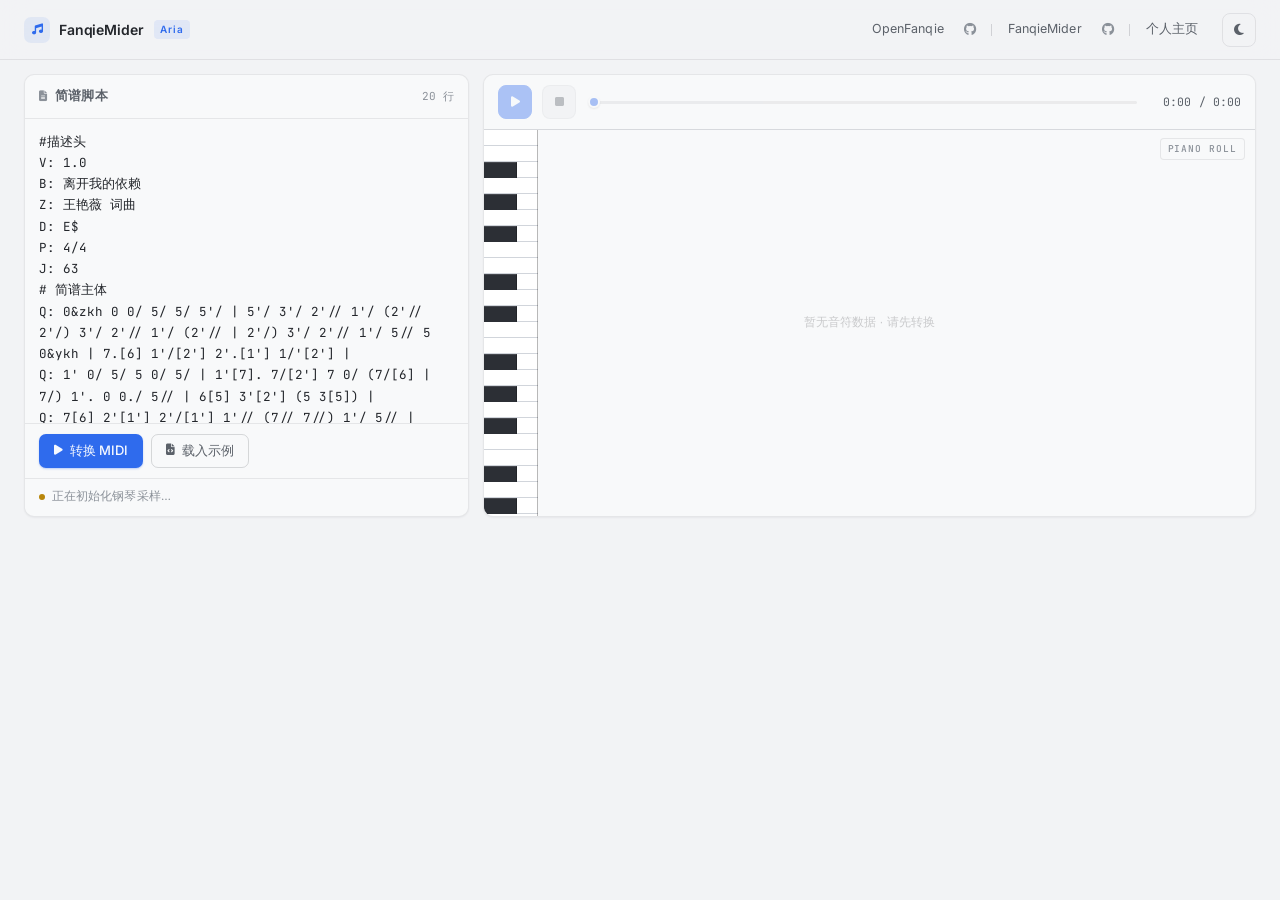
==== commit 37c070aa: "Aura" ====
--- a/FanqieMider/index.html
+++ b/FanqieMider/index.html
@@ -1,196 +1,799 @@
 <!DOCTYPE html>
 <html lang="zh-CN">
 <head>
-<meta charset="UTF-8">
-<meta name="viewport" content="width=device-width, initial-scale=1">
-<title>FanqieMider - 番茄简谱转 MIDI 文件工具</title>
+<meta charset="UTF-8" />
+<meta name="viewport" content="width=device-width, initial-scale=1, viewport-fit=cover" />
+<title>FanqieMider · 番茄简谱转 MIDI</title>
+<meta name="description" content="番茄简谱转 MIDI 文件工具，支持逐字解析、反复展开与钢琴卷帘可视化。" />
+<script>
+  (function () {
+    try {
+      var saved = localStorage.getItem('fanqie-theme');
+      var prefersDark = window.matchMedia && window.matchMedia('(prefers-color-scheme: dark)').matches;
+      if (saved === 'dark' || (!saved && prefersDark)) {
+        document.documentElement.classList.add('dark');
+      }
+    } catch (e) {}
+  })();
+</script>
+<link rel="preconnect" href="https://fonts.googleapis.com" />
+<link rel="preconnect" href="https://fonts.gstatic.com" crossorigin />
+<link href="https://fonts.googleapis.com/css2?family=Inter:wght@300;400;500;600&family=JetBrains+Mono:wght@400;500&display=swap" rel="stylesheet" />
+<link rel="stylesheet" href="https://cdnjs.cloudflare.com/ajax/libs/font-awesome/6.4.0/css/all.min.css" />
+<script src="https://s4.zstatic.net/npm/tone@14.8.49/build/Tone.js"></script>
 <style>
-  :root{
-    --bg:#141414; --panel:#1e1e1e; --panel-2:#232323;
-    --line:#2e2e2e; --line-2:#383838;
-    --text:#e0e0e0; --text-dim:#9a9a9a; --muted:#7a7a7a;
-    --accent:#6ee7a0; --accent-d:#4ade80;
-    --accent-bg:rgba(110,231,160,0.12);
-    --danger:#f87171; --ok:#6ee7a0;
-    --radius:5px; --radius-sm:3px;
-  }
-  *{box-sizing:border-box}
-  html, body{
-    margin:0; padding:0; background:var(--bg); color:var(--text);
-    font-family:-apple-system,BlinkMacSystemFont,"Segoe UI","PingFang SC","Microsoft YaHei",sans-serif;
-    line-height:1.6;
-  }
-  html{height:100%}
-  body{height:100vh; padding:16px; display:flex; flex-direction:column; overflow:hidden;}
-
-  /* ===== 头部 + 导航 ===== */
-  .header{
-    display:flex; align-items:center; gap:12px;
-    margin-bottom:10px; flex:0 0 auto; flex-wrap:wrap;
-  }
-  .header h1{
-    font-size:15px; margin:0; font-weight:600;
-    display:flex; align-items:center; gap:8px;
-    flex-shrink:0;
-  }
-  .header h1 .dot{
-    width:7px;height:7px;border-radius:50%;
-    background:var(--accent); box-shadow:0 0 6px var(--accent);
-  }
-  .header .tag{
-    font-size:10px;font-weight:600;color:var(--accent);
-    background:var(--accent-bg); padding:1px 7px; border-radius:10px;
-    border:1px solid rgba(110,231,160,0.25);
-  }
-  .header-nav{
-    margin-left:auto;
-    display:flex; align-items:center; gap:2px;
-    font-size:12px; flex-wrap:wrap; justify-content:flex-end;
-  }
-  .header-nav a{
-    color:var(--text-dim); text-decoration:none;
-    padding:3px 8px; border-radius:var(--radius-sm);
-    border:1px solid transparent; transition:.12s;
-    display:inline-flex; align-items:center; gap:4px;
-    white-space:nowrap;
-  }
-  .header-nav a:hover{
-    color:var(--accent); background:var(--accent-bg);
-    border-color:rgba(110,231,160,0.22);
-  }
-  .header-nav .repo-link{ padding:3px 6px; }
-  .header-nav .repo-link svg{ width:13px; height:13px; display:block; }
-  .header-nav .nav-divider{
-    width:1px; height:12px; background:var(--line-2); margin:0 3px;
-  }
-
-  .app{flex:1; min-height:0; display:flex; gap:10px; max-width:1480px; width:100%; margin:0 auto;}
-  .left-panel{flex:0 0 30%; display:flex; flex-direction:column; gap:8px; min-height:0; min-width:0;}
-  .right-panel{flex:1; display:flex; flex-direction:column; gap:8px; min-height:0; min-width:0;}
-  .panel{background:var(--panel); border:1px solid var(--line); border-radius:var(--radius);}
-  .input-panel{display:flex; flex-direction:column; flex:1 1 0; min-height:0; overflow:hidden;}
-  .panel-head{padding:8px 12px;font-size:12px;color:var(--muted);border-bottom:1px solid var(--line);display:flex;align-items:center;justify-content:space-between;flex:0 0 auto;}
-  .panel-head .count{font-family:ui-monospace,Menlo,Consolas,monospace;font-size:11px;color:var(--text-dim);}
-  textarea{flex:1 1 0; min-height:0; width:100%; resize:none; display:block; border:none; outline:none; background:transparent; color:var(--text); padding:10px 12px; font-family:ui-monospace,SFMono-Regular,Menlo,Consolas,"Courier New",monospace; font-size:12.5px; line-height:1.65; tab-size:2; overflow:auto;}
-  textarea::placeholder{color:#555}
-  .bar{display:flex; flex-wrap:wrap; align-items:center; gap:6px; padding:8px 10px; border-top:1px solid var(--line); flex:0 0 auto;}
-  button{font:inherit; font-size:13px; font-weight:600; cursor:pointer; border-radius:var(--radius-sm); padding:7px 14px; border:1px solid transparent; transition:.12s; white-space:nowrap;}
-  #go{background:var(--accent); color:#101010; border-color:var(--accent);}
-  #go:hover{background:var(--accent-d); border-color:var(--accent-d);}
-  #go:active{transform:translateY(1px);}
-  .ghost{background:transparent; color:var(--text-dim); border-color:var(--line-2);}
-  .ghost:hover{background:var(--panel-2); color:var(--text);}
-  #msg{font-size:11.5px; color:var(--muted); padding:0 12px 8px; flex:0 0 auto; word-break:break-word;}
-  #msg.ok{color:var(--ok)} #msg.err{color:var(--danger)}
-  #sampleStatus{font-size:11.5px; color:var(--muted); padding:0 12px 10px; display:flex; align-items:center; gap:5px; flex:0 0 auto;}
-  .status-dot{display:inline-block; width:7px;height:7px; border-radius:50%; flex-shrink:0;}
-  .status-dot.loading{background:#f0ad4e; animation:pulse 1s infinite}
-  .status-dot.ready{background:var(--ok)}
-  .status-dot.fallback{background:var(--danger)}
-  @keyframes pulse{0%,100%{opacity:1}50%{opacity:.3}}
-  .player-bar{display:flex; align-items:center; gap:8px; padding:6px 10px; flex:0 0 auto;}
-  .player-bar .ctrl{width:30px;height:30px;padding:0;border-radius:var(--radius-sm);background:var(--panel-2);border:1px solid var(--line-2);color:var(--text);font-size:12px;line-height:1;display:flex;align-items:center;justify-content:center;flex-shrink:0;}
-  .player-bar .ctrl:not(:disabled):hover{background:<#>2a2a2a;border-color:#444;}
-  .player-bar .ctrl:disabled{opacity:.35; cursor:not-allowed}
-  #playBtn:not(:disabled){background:var(--accent); color:#101010; border-color:var(--accent);}
-  #playBtn:not(:disabled):hover{background:var(--accent-d); border-color:var(--accent-d);}
-  #seek{flex:1; height:3px; accent-color:var(--accent); cursor:pointer; min-width:40px;}
-  #seek:disabled{opacity:.4; cursor:not-allowed}
-  #time{font-family:ui-monospace,Menlo,Consolas,monospace;font-size:11.5px;color:var(--text-dim);min-width:88px;text-align:right;flex-shrink:0;}
-  .roll-wrap{position:relative; flex:1 1 0; min-height:200px; background:#101010; border:1px solid var(--line); border-radius:var(--radius); overflow:hidden; min-width:0;}
-  #roll{display:block; width:100%; height:100%; touch-action:none; cursor:grab; user-select:none;}
-  #roll:active{cursor:grabbing}
-  .roll-badge{position:absolute;top:6px;right:8px;font-size:9.5px;font-weight:600;letter-spacing:.5px;color:rgba(110,231,160,0.55);background:rgba(0,0,0,0.4);padding:2px 7px;border-radius:var(--radius-sm);border:1px solid rgba(110,231,160,0.15);pointer-events:none;user-select:none;}
-
-  @media (max-width: 900px){
-    html{height:auto}
-    body{height:auto; min-height:100vh; padding:10px; display:block; overflow-y:auto; overflow-x:hidden;}
-    .app{flex-direction:column; height:auto; gap:8px;}
-    .left-panel, .right-panel{flex:none; min-height:0;}
-    .input-panel{max-height:280px; min-height:180px;}
-    textarea{min-height:110px;}
-    .roll-wrap{height:65vh; min-height:340px; max-height:560px;}
-    .header h1{font-size:14px}
-    .header-nav{font-size:11.5px; gap:0;}
-    .header-nav a{padding:2px 6px;}
-    .header-nav .nav-divider{margin:0 1px;}
-    .player-bar{padding:5px 8px}
-    .player-bar .ctrl{width:28px;height:28px;font-size:11px}
-    #time{font-size:11px;min-width:76px}
-  }
-  @media (max-width: 480px){
-    .header-nav a{padding:2px 5px; font-size:11px;}
-    .header-nav .repo-link{padding:2px 4px;}
-    .header-nav .repo-link svg{width:12px; height:12px;}
+  /* ============================================================
+     1. 设计令牌
+     ============================================================ */
+  :root {
+    --bg:          #f2f3f5;
+    --surface:     #f8f9fa;
+    --surface-2:   #e9ebee;
+
+    --text:        #23262b;
+    --text-2:      #5b6169;
+    --text-3:      #8b9199;
+
+    --line:        rgba(35, 38, 43, 0.09);
+    --line-strong: rgba(35, 38, 43, 0.16);
+
+    --accent:      #2f6bed;
+    --accent-soft: rgba(47, 107, 237, 0.09);
+
+    --warn:        #b8860b;
+    --warn-soft:   rgba(224, 169, 24, 0.10);
+    --ok:          #2f7a4d;
+    --ok-soft:     rgba(47, 122, 77, 0.10);
+    --danger:      #b3261e;
+    --danger-soft: rgba(179, 38, 30, 0.09);
+
+    --glass:       rgba(242, 243, 245, 0.78);
+
+    --shadow-sm:   0 1px 2px rgba(23, 26, 31, 0.05);
+    --shadow-md:   0 2px 10px rgba(23, 26, 31, 0.06), 0 1px 2px rgba(23, 26, 31, 0.04);
+    --shadow-lg:   0 18px 44px -20px rgba(23, 26, 31, 0.42);
+
+    --ease:        cubic-bezier(0.22, 1, 0.36, 1);
+    color-scheme:  light;
+  }
+
+  html.dark {
+    --bg:          #16181b;
+    --surface:     #1c1f23;
+    --surface-2:   #23262b;
+
+    --text:        #e7e8ea;
+    --text-2:      #a1a6ad;
+    --text-3:      #737980;
+
+    --line:        rgba(255, 255, 255, 0.08);
+    --line-strong: rgba(255, 255, 255, 0.16);
+
+    --accent:      #6d9bff;
+    --accent-soft: rgba(109, 155, 255, 0.13);
+
+    --warn:        #d6a94c;
+    --warn-soft:   rgba(230, 180, 55, 0.10);
+    --ok:          #6fc591;
+    --ok-soft:     rgba(111, 197, 145, 0.10);
+    --danger:      #ff8a80;
+    --danger-soft: rgba(255, 138, 128, 0.12);
+
+    --glass:       rgba(22, 24, 27, 0.78);
+
+    --shadow-sm:   0 1px 2px rgba(0, 0, 0, 0.28);
+    --shadow-md:   0 2px 12px rgba(0, 0, 0, 0.34);
+    --shadow-lg:   0 18px 46px -20px rgba(0, 0, 0, 0.8);
+
+    color-scheme:  dark;
+  }
+
+  /* ============================================================
+     2. 基础
+     ============================================================ */
+  *, *::before, *::after {
+    box-sizing: border-box;
+    -webkit-tap-highlight-color: transparent;
+  }
+
+  html {
+    height: 100%;
+    scroll-behavior: smooth;
+    -webkit-text-size-adjust: 100%;
+  }
+
+  body {
+    height: 100vh;
+    margin: 0;
+    padding: 0;
+    display: flex;
+    flex-direction: column;
+    background: var(--bg);
+    color: var(--text);
+    font-family: 'Inter', -apple-system, BlinkMacSystemFont, 'Segoe UI',
+                 'PingFang SC', 'Hiragino Sans GB', 'Microsoft YaHei', sans-serif;
+    font-size: 15px;
+    line-height: 1.65;
+    letter-spacing: 0.005em;
+    overflow: hidden;
+    -webkit-font-smoothing: antialiased;
+    -moz-osx-font-smoothing: grayscale;
+    transition: background-color 0.35s ease, color 0.35s ease;
+  }
+
+  h1, h2, h3, p, ul, li { margin: 0; padding: 0; }
+  ul { list-style: none; }
+  a { color: inherit; text-decoration: none; }
+  button { font: inherit; color: inherit; cursor: pointer; }
+  input, textarea { font: inherit; }
+
+  ::selection { background: var(--accent-soft); color: var(--text); }
+
+  .container {
+    width: 100%;
+    max-width: 1440px;
+    margin: 0 auto;
+    padding: 0 24px;
+  }
+
+  /* ============================================================
+     3. 顶栏
+     ============================================================ */
+  .site-header {
+    flex: 0 0 auto;
+    height: 60px;
+    display: flex;
+    align-items: center;
+    background: var(--glass);
+    -webkit-backdrop-filter: saturate(170%) blur(14px);
+    backdrop-filter: saturate(170%) blur(14px);
+    border-bottom: 1px solid var(--line);
+    transition: background-color 0.35s ease, border-color 0.35s ease;
+  }
+
+  .header-inner {
+    display: flex;
+    align-items: center;
+    gap: 14px;
+    width: 100%;
+  }
+
+  .brand {
+    display: inline-flex;
+    align-items: center;
+    gap: 9px;
+    flex-shrink: 0;
+    font-size: 14px;
+    font-weight: 600;
+    letter-spacing: -0.01em;
+    white-space: nowrap;
+  }
+  .brand-icon {
+    display: inline-flex;
+    align-items: center;
+    justify-content: center;
+    width: 26px; height: 26px;
+    border-radius: 7px;
+    background: var(--accent-soft);
+    color: var(--accent);
+    font-size: 11px;
+  }
+  .brand-tag {
+    font-size: 10px;
+    font-weight: 600;
+    letter-spacing: 0.08em;
+    padding: 1px 6px;
+    margin-left: 2px;
+    color: var(--accent);
+    background: var(--accent-soft);
+    border-radius: 4px;
+  }
+
+  .header-nav {
+    margin-left: auto;
+    display: flex;
+    align-items: center;
+    gap: 2px;
+    flex-wrap: nowrap;
+    overflow: hidden;
+    min-width: 0;
+  }
+
+  .header-nav a {
+    display: inline-flex;
+    align-items: center;
+    gap: 5px;
+    padding: 5px 10px;
+    font-size: 12.5px;
+    color: var(--text-2);
+    border-radius: 6px;
+    white-space: nowrap;
+    transition: color 0.18s ease, background-color 0.18s ease;
+  }
+  .header-nav a:hover {
+    color: var(--text);
+    background: var(--surface-2);
+  }
+  .header-nav a.icon-link {
+    padding: 5px 8px;
+    font-size: 13px;
+    color: var(--text-3);
+  }
+
+  .nav-divider {
+    width: 1px;
+    height: 12px;
+    background: var(--line-strong);
+    margin: 0 4px;
+    flex-shrink: 0;
+  }
+
+  .icon-btn {
+    width: 34px; height: 34px;
+    display: inline-flex;
+    align-items: center;
+    justify-content: center;
+    padding: 0;
+    border: 1px solid var(--line);
+    border-radius: 8px;
+    background: transparent;
+    color: var(--text-2);
+    font-size: 13px;
+    flex-shrink: 0;
+    transition: color 0.2s ease, background-color 0.2s ease, border-color 0.2s ease;
+  }
+  .icon-btn:hover {
+    color: var(--text);
+    background: var(--surface-2);
+    border-color: var(--line-strong);
+  }
+
+  /* ============================================================
+     4. 主布局
+     ============================================================ */
+  main {
+    flex: 1;
+    min-height: 0;
+    padding: 14px 0 18px;
+  }
+
+  .app-grid {
+    display: grid;
+    grid-template-columns: minmax(0, 0.95fr) minmax(0, 1.65fr);
+    gap: 14px;
+    height: 100%;
+    min-height: 0;
+  }
+
+  .panel {
+    display: flex;
+    flex-direction: column;
+    min-height: 0;
+    min-width: 0;
+    background: var(--surface);
+    border: 1px solid var(--line);
+    border-radius: 10px;
+    box-shadow: var(--shadow-sm);
+    overflow: hidden;
+    transition: background-color 0.35s ease, border-color 0.35s ease;
+  }
+
+  .panel-head {
+    display: flex;
+    align-items: center;
+    justify-content: space-between;
+    gap: 10px;
+    flex: 0 0 auto;
+    padding: 11px 14px;
+    border-bottom: 1px solid var(--line);
+  }
+  .panel-head-title {
+    display: flex;
+    align-items: center;
+    gap: 8px;
+    font-size: 12.5px;
+    font-weight: 600;
+    color: var(--text-2);
+    letter-spacing: 0.01em;
+  }
+  .panel-head-title i {
+    font-size: 11px;
+    color: var(--text-3);
+  }
+  .panel-head-meta {
+    font-family: 'JetBrains Mono', 'SF Mono', Monaco, Consolas, monospace;
+    font-size: 11px;
+    color: var(--text-3);
+    font-variant-numeric: tabular-nums;
+  }
+
+  /* ============================================================
+     5. 左侧输入面板
+     ============================================================ */
+  .input-panel {
+    flex: 1;
+    min-height: 0;
+    display: flex;
+    flex-direction: column;
+  }
+
+  .script-area {
+    flex: 1;
+    min-height: 0;
+    width: 100%;
+    padding: 12px 14px;
+    font-family: 'JetBrains Mono', 'SF Mono', Monaco, Consolas, monospace;
+    font-size: 12.5px;
+    line-height: 1.7;
+    color: var(--text);
+    background: transparent;
+    border: none;
+    outline: none;
+    resize: none;
+    tab-size: 2;
+    overflow: auto;
+    transition: background-color 0.35s ease;
+  }
+  .script-area::placeholder { color: var(--text-3); }
+
+  .toolbar {
+    display: flex;
+    flex-wrap: wrap;
+    align-items: center;
+    gap: 8px;
+    flex: 0 0 auto;
+    padding: 10px 14px;
+    border-top: 1px solid var(--line);
+  }
+
+  .btn {
+    display: inline-flex;
+    align-items: center;
+    justify-content: center;
+    gap: 7px;
+    padding: 8px 14px;
+    font-size: 13px;
+    font-weight: 500;
+    line-height: 1.2;
+    border: 1px solid transparent;
+    border-radius: 7px;
+    background: transparent;
+    white-space: nowrap;
+    transition: background-color 0.18s ease, border-color 0.18s ease,
+                color 0.18s ease, box-shadow 0.18s ease, filter 0.18s ease;
+  }
+  .btn i { font-size: 11.5px; }
+
+  .btn-primary {
+    background: var(--accent);
+    color: #f6f9ff;
+    box-shadow: 0 1px 2px rgba(47, 107, 237, 0.3);
+  }
+  .btn-primary:hover {
+    filter: brightness(1.07);
+    box-shadow: 0 6px 16px -8px rgba(47, 107, 237, 0.6);
+  }
+  .btn-primary:active { transform: translateY(1px); }
+
+  .btn-ghost {
+    color: var(--text-2);
+    border-color: var(--line-strong);
+  }
+  .btn-ghost:hover {
+    background: var(--surface-2);
+    color: var(--text);
+    border-color: var(--text-3);
+  }
+
+  .msg {
+    flex: 0 0 auto;
+    padding: 0 14px;
+    font-size: 12px;
+    line-height: 1.6;
+    color: var(--text-3);
+    word-break: break-word;
+    max-height: 0;
+    opacity: 0;
+    overflow: hidden;
+    transition: max-height 0.24s ease, opacity 0.24s ease, padding 0.24s ease;
+  }
+  .msg:not(:empty) {
+    padding: 8px 14px;
+    max-height: 80px;
+    opacity: 1;
+    border-top: 1px solid var(--line);
+  }
+  .msg.ok { color: var(--ok); }
+  .msg.err { color: var(--danger); }
+
+  .sample-status {
+    display: flex;
+    align-items: center;
+    gap: 7px;
+    flex: 0 0 auto;
+    padding: 8px 14px 10px;
+    font-size: 11.5px;
+    color: var(--text-3);
+    border-top: 1px solid var(--line);
+  }
+
+  .status-dot {
+    display: inline-block;
+    width: 6px; height: 6px;
+    border-radius: 50%;
+    flex-shrink: 0;
+  }
+  .status-dot.loading {
+    background: var(--warn);
+    animation: pulseDot 1.3s ease-in-out infinite;
+  }
+  .status-dot.ready { background: var(--ok); }
+  .status-dot.fallback { background: var(--danger); }
+
+  @keyframes pulseDot {
+    0%, 100% { opacity: 1; }
+    50%      { opacity: 0.35; }
+  }
+
+  /* ============================================================
+     6. 右侧播放面板
+     ============================================================ */
+  .player-panel {
+    flex: 0 0 auto;
+  }
+
+  .player-bar {
+    display: flex;
+    align-items: center;
+    gap: 10px;
+    padding: 10px 14px;
+  }
+
+  .ctrl-btn {
+    width: 34px; height: 34px;
+    display: inline-flex;
+    align-items: center;
+    justify-content: center;
+    flex-shrink: 0;
+    padding: 0;
+    border: 1px solid var(--line);
+    border-radius: 8px;
+    background: var(--surface-2);
+    color: var(--text-2);
+    font-size: 12px;
+    transition: color 0.18s ease, background-color 0.18s ease,
+                border-color 0.18s ease, filter 0.18s ease;
+  }
+  .ctrl-btn:not(:disabled):hover {
+    color: var(--text);
+    background: var(--surface);
+    border-color: var(--line-strong);
+  }
+  .ctrl-btn:disabled {
+    opacity: 0.38;
+    cursor: not-allowed;
+  }
+  .ctrl-btn.primary {
+    background: var(--accent);
+    border-color: var(--accent);
+    color: #f6f9ff;
+  }
+  .ctrl-btn.primary:not(:disabled):hover {
+    filter: brightness(1.07);
+    background: var(--accent);
+    border-color: var(--accent);
+  }
+
+  .seek-bar {
+    flex: 1;
+    min-width: 60px;
+    height: 3px;
+    -webkit-appearance: none;
+    appearance: none;
+    background: var(--line-strong);
+    border-radius: 2px;
+    outline: none;
+    cursor: pointer;
+  }
+  .seek-bar::-webkit-slider-thumb {
+    -webkit-appearance: none;
+    width: 12px; height: 12px;
+    border-radius: 50%;
+    background: var(--accent);
+    border: 2px solid var(--surface);
+    box-shadow: 0 1px 2px rgba(23, 26, 31, 0.2);
+    cursor: pointer;
+  }
+  .seek-bar::-moz-range-thumb {
+    width: 12px; height: 12px;
+    border-radius: 50%;
+    background: var(--accent);
+    border: 2px solid var(--surface);
+    cursor: pointer;
+  }
+  .seek-bar:disabled {
+    opacity: 0.4;
+    cursor: not-allowed;
+  }
+
+  .time-label {
+    flex-shrink: 0;
+    min-width: 92px;
+    font-family: 'JetBrains Mono', 'SF Mono', Monaco, Consolas, monospace;
+    font-size: 11.5px;
+    color: var(--text-2);
+    text-align: right;
+    font-variant-numeric: tabular-nums;
+    white-space: nowrap;
+  }
+
+  /* ============================================================
+     7. 钢琴卷帘
+     ============================================================ */
+  .roll-wrap {
+    position: relative;
+    flex: 1;
+    min-height: 200px;
+    min-width: 0;
+    border-top: 1px solid var(--line);
+    background: var(--surface-2);
+    overflow: hidden;
+  }
+
+  #roll {
+    display: block;
+    width: 100%;
+    height: 100%;
+    touch-action: none;
+    cursor: grab;
+    user-select: none;
+  }
+  #roll:active { cursor: grabbing; }
+
+  .roll-badge {
+    position: absolute;
+    top: 8px;
+    right: 10px;
+    padding: 2px 7px;
+    font-family: 'JetBrains Mono', 'SF Mono', Monaco, Consolas, monospace;
+    font-size: 9.5px;
+    font-weight: 500;
+    letter-spacing: 0.1em;
+    color: var(--text-3);
+    background: var(--surface);
+    border: 1px solid var(--line);
+    border-radius: 4px;
+    pointer-events: none;
+    user-select: none;
+  }
+
+  /* ============================================================
+     8. 响应式
+     ============================================================ */
+  @media (max-width: 900px) {
+    html { height: auto; }
+    body {
+      height: auto;
+      min-height: 100vh;
+      display: block;
+      overflow-y: auto;
+      overflow-x: hidden;
+    }
+
+    .site-header {
+      position: sticky;
+      top: 0;
+      z-index: 40;
+    }
+
+    main {
+      padding: 12px 0 20px;
+    }
+
+    .app-grid {
+      grid-template-columns: minmax(0, 1fr);
+      gap: 12px;
+      height: auto;
+    }
+
+    .input-panel {
+      max-height: 42vh;
+      min-height: 220px;
+    }
+
+    .script-area {
+      min-height: 120px;
+    }
+
+    .player-panel {
+      min-height: 0;
+    }
+
+    .roll-wrap {
+      height: 58vh;
+      min-height: 320px;
+      max-height: 560px;
+    }
+
+    .header-nav a {
+      padding: 4px 7px;
+      font-size: 11.5px;
+    }
+
+    .header-nav a.icon-link { padding: 4px 6px; }
+
+    .time-label {
+      min-width: 78px;
+      font-size: 10.5px;
+    }
+  }
+
+  @media (max-width: 640px) {
+    .container { padding: 0 14px; }
+
+    .header-inner { gap: 10px; }
+
+    .brand { font-size: 13px; gap: 7px; }
+    .brand-icon { width: 24px; height: 24px; font-size: 10px; }
+    .brand-tag { display: none; }
+
+    .header-nav a:not(.icon-link) {
+      padding: 4px 6px;
+      font-size: 11px;
+    }
+
+    .toolbar {
+      padding: 8px 12px;
+      gap: 6px;
+    }
+
+    .btn {
+      padding: 7px 12px;
+      font-size: 12.5px;
+    }
+
+    .player-bar { padding: 8px 12px; gap: 8px; }
+    .ctrl-btn { width: 32px; height: 32px; font-size: 11px; }
+    .time-label { min-width: 72px; font-size: 10px; }
+
+    .panel-head { padding: 9px 12px; }
+    .panel-head-title { font-size: 12px; }
+
+    .script-area { padding: 10px 12px; font-size: 12px; }
+
+    .roll-wrap { height: 52vh; min-height: 280px; }
+
+    .nav-divider { display: none; }
+    .header-nav { gap: 0; }
+    .header-nav a:not(.icon-link):nth-child(1),
+    .header-nav a:not(.icon-link):nth-child(3) { display: none; }
+  }
+
+  @media (max-width: 420px) {
+    .brand span:not(.brand-icon):not(.brand-tag) { display: none; }
+    .header-nav a.icon-link { padding: 4px 5px; font-size: 12px; }
+    .header-nav a:not(.icon-link) { font-size: 10.5px; padding: 4px 5px; }
+  }
+
+  /* ============================================================
+     9. 动效偏好
+     ============================================================ */
+  @media (prefers-reduced-motion: reduce) {
+    html { scroll-behavior: auto; }
+    *, *::before, *::after {
+      animation-duration: 0.001ms !important;
+      animation-iteration-count: 1 !important;
+      transition-duration: 0.001ms !important;
+    }
   }
 </style>
 </head>
 <body>
 
-<script src="https://s4.zstatic.net/npm/tone@14.8.49/build/Tone.js"></script>
-
-<div class="header" style="padding:0 4px;">
-  <h1><span class="dot"></span>FanqieMider<span class="tag">Aria</span></h1>
-  <nav class="header-nav">
-    <a href="https://fanqie.linho.cc/" target="_blank" rel="noopener" title="OpenFanqie 编辑器">OpenFanqie</a>
-    <a href="https://github.com/Linho1219/open-fanqie" target="_blank" rel="noopener" class="repo-link" title="OpenFanqie 仓库">
-      <svg viewBox="0 0 16 16" fill="currentColor" aria-hidden="true">
-        <path d="M8 0C3.58 0 0 3.58 0 8c0 3.54 2.29 6.53 5.47 7.59.4.07.55-.17.55-.38 0-.19-.01-.82-.01-1.49-2.01.37-2.53-.49-2.69-.94-.09-.23-.48-.94-.82-1.13-.28-.15-.68-.52-.01-.53.63-.01 1.08.58 1.23.82.72 1.21 1.87.87 2.33.66.07-.52.28-.87.51-1.07-1.78-.2-3.64-.89-3.64-3.95 0-.87.31-1.59.82-2.15-.08-.2-.36-1.02.08-2.12 0 0 .67-.21 2.2.82.64-.18 1.32-.27 2-.27.68 0 1.36.09 2 .27 1.53-1.04 2.2-.82 2.2-.82.44 1.1.16 1.92.08 2.12.51.56.82 1.27.82 2.15 0 3.07-1.87 3.75-3.65 3.95.29.25.54.73.54 1.48 0 1.07-.01 1.93-.01 2.2 0 .21.15.46.55.38A8.013 8.013 0 0 0 16 8c0-4.42-3.58-8-8-8z"/>
-      </svg>
+<!-- ============================================================
+     顶栏
+     ============================================================ -->
+<header class="site-header">
+  <div class="container header-inner">
+    <a class="brand" href="#!">
+      <span class="brand-icon"><i class="fas fa-music"></i></span>
+      <span>FanqieMider</span>
+      <span class="brand-tag">Aria</span>
     </a>
-    <span class="nav-divider"></span>
-    <a href="https://linxianlww.github.io/FanqieMider/" target="_blank" rel="noopener" title="FanqieMider 在线工具">FanqieMider</a>
-    <a href="https://github.com/linxianlww/FanqieMider" target="_blank" rel="noopener" class="repo-link" title="FanqieMider 仓库">
-      <svg viewBox="0 0 16 16" fill="currentColor" aria-hidden="true">
-        <path d="M8 0C3.58 0 0 3.58 0 8c0 3.54 2.29 6.53 5.47 7.59.4.07.55-.17.55-.38 0-.19-.01-.82-.01-1.49-2.01.37-2.53-.49-2.69-.94-.09-.23-.48-.94-.82-1.13-.28-.15-.68-.52-.01-.53.63-.01 1.08.58 1.23.82.72 1.21 1.87.87 2.33.66.07-.52.28-.87.51-1.07-1.78-.2-3.64-.89-3.64-3.95 0-.87.31-1.59.82-2.15-.08-.2-.36-1.02.08-2.12 0 0 .67-.21 2.2.82.64-.18 1.32-.27 2-.27.68 0 1.36.09 2 .27 1.53-1.04 2.2-.82 2.2-.82.44 1.1.16 1.92.08 2.12.51.56.82 1.27.82 2.15 0 3.07-1.87 3.75-3.65 3.95.29.25.54.73.54 1.48 0 1.07-.01 1.93-.01 2.2 0 .21.15.46.55.38A8.013 8.013 0 0 0 16 8c0-4.42-3.58-8-8-8z"/>
-      </svg>
-    </a>
-    <span class="nav-divider"></span>
-    <a href="https://linxianlww.github.io/" target="_blank" rel="noopener" title="个人主页">个人主页</a>
-  </nav>
-</div>
-
-<div class="app">
-  <div class="left-panel">
-    <div class="panel input-panel">
-      <div class="panel-head"><span>简谱脚本</span><span class="count" id="lineCount">0 行</span></div>
-      <textarea id="src" spellcheck="false" placeholder="在此粘贴番茄简谱脚本…"></textarea>
-      <div class="bar">
-        <button id="go">转换 MIDI</button>
-        <button id="demo" class="ghost">载入示例</button>
-      </div>
-      <div id="msg"></div>
-      <div id="sampleStatus"><span class="status-dot loading"></span>正在初始化钢琴采样…</div>
+
+    <nav class="header-nav">
+      <a href="https://fanqie.linho.cc/" target="_blank" rel="noopener" title="OpenFanqie 编辑器">OpenFanqie</a>
+      <a href="https://github.com/Linho1219/open-fanqie" target="_blank" rel="noopener" class="icon-link" title="OpenFanqie 仓库" aria-label="OpenFanqie 仓库">
+        <i class="fab fa-github"></i>
+      </a>
+      <span class="nav-divider"></span>
+      <a href="https://linxianlww.github.io/FanqieMider/" target="_blank" rel="noopener" title="FanqieMider 在线工具">FanqieMider</a>
+      <a href="https://github.com/linxianlww/FanqieMider" target="_blank" rel="noopener" class="icon-link" title="FanqieMider 仓库" aria-label="FanqieMider 仓库">
+        <i class="fab fa-github"></i>
+      </a>
+      <span class="nav-divider"></span>
+      <a href="https://linxianlww.github.io/" target="_blank" rel="noopener" title="个人主页">个人主页</a>
+    </nav>
+
+    <button class="icon-btn" id="themeToggle" type="button" aria-label="切换主题">
+      <i class="fas fa-moon"></i>
+    </button>
+  </div>
+</header>
+
+<!-- ============================================================
+     主体
+     ============================================================ -->
+<main>
+  <div class="container">
+    <div class="app-grid">
+
+      <!-- ==================== 左：输入 ==================== -->
+      <section class="panel input-panel">
+        <div class="panel-head">
+          <div class="panel-head-title">
+            <i class="fas fa-file-lines"></i>简谱脚本
+          </div>
+          <div class="panel-head-meta" id="lineCount">0 行</div>
+        </div>
+
+        <textarea id="src" class="script-area" spellcheck="false"
+                  placeholder="在此粘贴番茄简谱脚本…"></textarea>
+
+        <div class="toolbar">
+          <button id="go" class="btn btn-primary" type="button">
+            <i class="fas fa-play"></i>转换 MIDI
+          </button>
+          <button id="demo" class="btn btn-ghost" type="button">
+            <i class="fas fa-file-code"></i>载入示例
+          </button>
+        </div>
+
+        <div id="msg" class="msg"></div>
+
+        <div class="sample-status" id="sampleStatus">
+          <span class="status-dot loading"></span>正在初始化钢琴采样…
+        </div>
+      </section>
+
+      <!-- ==================== 右：播放器 + 卷帘 ==================== -->
+      <section class="panel player-panel">
+        <div class="player-bar">
+          <button id="playBtn" class="ctrl-btn primary" type="button" disabled title="播放 / 暂停" aria-label="播放或暂停">
+            <i class="fas fa-play"></i>
+          </button>
+          <button id="stopBtn" class="ctrl-btn" type="button" disabled title="停止" aria-label="停止">
+            <i class="fas fa-stop"></i>
+          </button>
+          <input type="range" id="seek" class="seek-bar" min="0" max="1000" value="0" step="1" disabled aria-label="播放进度" />
+          <span id="time" class="time-label">0:00 / 0:00</span>
+        </div>
+
+        <div class="roll-wrap" id="rollWrap">
+          <canvas id="roll"></canvas>
+          <div class="roll-badge">PIANO ROLL</div>
+        </div>
+      </section>
+
     </div>
   </div>
-  <div class="right-panel">
-    <div class="panel player-bar">
-      <button id="playBtn" class="ctrl" disabled title="播放 / 暂停">▶︎</button>
-      <button id="stopBtn" class="ctrl" disabled title="停止">■</button>
-      <input type="range" id="seek" min="0" max="1000" value="0" step="1" disabled>
-      <span id="time">0:00 / 0:00</span>
-    </div>
-    <div class="roll-wrap" id="rollWrap">
-      <canvas id="roll"></canvas>
-      <div class="roll-badge">PIANO ROLL</div>
-    </div>
-  </div>
-</div>
+</main>
 
 <script>
-(function(){
+(function () {
 'use strict';
 
 /* ============================================================
  * 0. 常量
  * ============================================================ */
 const PPQ = 480;
-const MAJOR = [0,2,4,5,7,9,11];
-const PC = {C:0,D:2,E:4,F:5,G:7,A:9,B:11};
-const DYNAMICS = {pp:30,p:45,mp:60,mf:75,f:90,ff:105,fff:120,sfz:115,fp:100,sfp:115};
+const MAJOR = [0, 2, 4, 5, 7, 9, 11];
+const PC = { C: 0, D: 2, E: 4, F: 5, G: 7, A: 9, B: 11 };
+const DYNAMICS = { pp: 30, p: 45, mp: 60, mf: 75, f: 90, ff: 105, fff: 120, sfz: 115, fp: 100, sfp: 115 };
 const POST_NOTE_MODS = "'/,-.#$=;[";
-const NOTE_NAMES = ['C','D♭','D','E♭','E','F','G♭','G','A♭','A','B♭','B'];
-function pitchName(midi){
+const NOTE_NAMES = ['C', 'D♭', 'D', 'E♭', 'E', 'F', 'G♭', 'G', 'A♭', 'A', 'B♭', 'B'];
+
+function pitchName(midi) {
   const pc = ((midi % 12) + 12) % 12;
   const oct = Math.floor(midi / 12) - 1;
   return NOTE_NAMES[pc] + oct;
@@ -199,28 +802,31 @@
 /* ============================================================
  * 1. 头部解析
  * ============================================================ */
-function parseKey(str){
-  const s = String(str||'C').trim();
+function parseKey(str) {
+  const s = String(str || 'C').trim();
   const m = s.match(/^([A-Ga-g])\s*([#$])?/);
   let pc = 0, acc = 0;
-  if (m){
+  if (m) {
     pc = PC[m[1].toUpperCase()];
-    if (m[2]==='#') acc = 1; else if (m[2]==='$') acc = -1;
-  }
-  const keyPc = ((pc+acc)%12+12)%12;
-  const sfMap = {0:0,7:1,2:2,9:3,4:4,11:5,6:6,1:-5,5:-1,10:-2,3:-3,8:-4};
-  return {rootMidi: 60 + keyPc, sf: sfMap[keyPc] === undefined ? 0 : sfMap[keyPc]};
+    if (m[2] === '#') acc = 1;
+    else if (m[2] === '$') acc = -1;
+  }
+  const keyPc = ((pc + acc) % 12 + 12) % 12;
+  const sfMap = { 0: 0, 7: 1, 2: 2, 9: 3, 4: 4, 11: 5, 6: 6, 1: -5, 5: -1, 10: -2, 3: -3, 8: -4 };
+  return { rootMidi: 60 + keyPc, sf: sfMap[keyPc] === undefined ? 0 : sfMap[keyPc] };
 }
-function parseTimesig(str){
-  const m = String(str||'4/4').match(/(\d+)\s*\/\s*(\d+)/);
+
+function parseTimesig(str) {
+  const m = String(str || '4/4').match(/(\d+)\s*\/\s*(\d+)/);
   let num = 4, den = 4;
-  if (m){ num = +m[1]||4; den = +m[2]||4; }
-  return {num, den};
+  if (m) { num = +m[1] || 4; den = +m[2] || 4; }
+  return { num, den };
 }
-function parseBpm(str){
-  const m = String(str||'').match(/(\d+)/);
+
+function parseBpm(str) {
+  const m = String(str || '').match(/(\d+)/);
   let bpm = m ? +m[1] : 120;
-  if (!isFinite(bpm) || bpm<=0) bpm = 120;
+  if (!isFinite(bpm) || bpm <= 0) bpm = 120;
   return bpm;
 }
 
@@ -228,125 +834,149 @@
  * 2. 脚本切分
  * ============================================================ */
 const LINE_RE = /^(Q|C)(\d*)(?:"([^"]*)")?\s*:\s*([\s\S]*)$/;
-function parseScript(text){
-  const header = {title:'', authors:[], key:'C', timesig:'4/4', beat:''};
+
+function parseScript(text) {
+  const header = { title: '', authors: [], key: 'C', timesig: '4/4', beat: '' };
   const qLines = [];
   let inBody = false;
-  for (const raw of text.split(/\r?\n/)){
+
+  for (const raw of text.split(/\r?\n/)) {
     const line = raw.trim();
     if (!line) continue;
     if (line[0] === '#') continue;
+
     const m = line.match(LINE_RE);
-    if (m){
+    if (m) {
       inBody = true;
-      if (m[1] === 'Q') qLines.push({voice:m[2]||'', name:m[3]||'', content:m[4]});
+      if (m[1] === 'Q') qLines.push({ voice: m[2] || '', name: m[3] || '', content: m[4] });
       continue;
     }
     if (inBody) continue;
+
     const mh = line.match(/^([A-Z])\s*:\s*([\s\S]*)$/);
     if (!mh) continue;
+
     const k = mh[1], v = mh[2].trim();
-    if (k==='B'){ if(!header.title) header.title=v; }
-    else if (k==='Z') header.authors.push(v);
-    else if (k==='D') header.key=v;
-    else if (k==='P') header.timesig=v;
-    else if (k==='J') header.beat=v;
-  }
-  return {header, qLines};
+    if (k === 'B') { if (!header.title) header.title = v; }
+    else if (k === 'Z') header.authors.push(v);
+    else if (k === 'D') header.key = v;
+    else if (k === 'P') header.timesig = v;
+    else if (k === 'J') header.beat = v;
+  }
+
+  return { header, qLines };
 }
 
 /* ============================================================
  * 3. 倚音
  * ============================================================ */
-function parseGrace(text, start){
+function parseGrace(text, start) {
   const n = text.length;
   let i = start + 1;
   let isAfter = false;
-  if (i<n && text[i]==='h'){ isAfter = true; i++; }
+
+  if (i < n && text[i] === 'h') { isAfter = true; i++; }
+
   let end = -1, depth = 1;
-  for (let j=i; j<n; j++){
-    if (text[j]==='[') depth++;
-    else if (text[j]===']'){ depth--; if (depth===0){ end=j; break; } }
+  for (let j = i; j < n; j++) {
+    if (text[j] === '[') depth++;
+    else if (text[j] === ']') { depth--; if (depth === 0) { end = j; break; } }
   }
   if (end < 0) return null;
+
   const inner = text.slice(i, end);
   const notes = [];
   let j = 0;
-  while (j < inner.length){
+
+  while (j < inner.length) {
     const c = inner[j];
-    if (c>='0' && c<='9'){
+    if (c >= '0' && c <= '9') {
       const digit = +c; j++;
-      let oct=0, acc=0, slashes=0;
-      while (j < inner.length){
+      let oct = 0, acc = 0, slashes = 0;
+
+      while (j < inner.length) {
         const ch = inner[j];
-        if (ch==="'"){ oct++; j++; }
-        else if (ch===','){ oct--; j++; }
-        else if (ch==='/'){ slashes++; j++; }
-        else if (ch==='#'){ acc++; j++; }
-        else if (ch==='$'){ acc--; j++; }
-        else if (ch==='='){ acc=0; j++; }
+        if (ch === "'") { oct++; j++; }
+        else if (ch === ',') { oct--; j++; }
+        else if (ch === '/') { slashes++; j++; }
+        else if (ch === '#') { acc++; j++; }
+        else if (ch === '$') { acc--; j++; }
+        else if (ch === '=') { acc = 0; j++; }
         else break;
       }
-      notes.push({digit, oct, acc, slashes});
+      notes.push({ digit, oct, acc, slashes });
     } else j++;
   }
-  return {isAfter, notes, endPos: end+1};
+
+  return { isAfter, notes, endPos: end + 1 };
 }
 
 /* ============================================================
  * 4. 音符
  * ============================================================ */
-function parseNote(text, start){
+function parseNote(text, start) {
   const n = text.length;
   let i = start;
   const digit = +text[i]; i++;
-  let oct=0, acc=0, slashes=0, dashes=0, dots=0;
+
+  let oct = 0, acc = 0, slashes = 0, dashes = 0, dots = 0;
   const grace = [];
   let keepGoing = true;
-  while (keepGoing && i < n){
+
+  while (keepGoing && i < n) {
     keepGoing = false;
     const ch = text[i];
-    if (ch === "'"){ oct++; i++; keepGoing = true; }
-    else if (ch === ','){ oct--; i++; keepGoing = true; }
-    else if (ch === '/'){ slashes++; i++; keepGoing = true; }
-    else if (ch === '-'){ dashes++; i++; keepGoing = true; }
-    else if (ch === '.'){ dots++; i++; keepGoing = true; }
-    else if (ch === '#'){ acc++; i++; keepGoing = true; }
-    else if (ch === '$'){ acc--; i++; keepGoing = true; }
-    else if (ch === '='){ acc = 0; i++; keepGoing = true; }
-    else if (ch === ';'){ i++; keepGoing = true; }
-    else if (ch === ' ' || ch === '\t'){
+
+    if (ch === "'") { oct++; i++; keepGoing = true; }
+    else if (ch === ',') { oct--; i++; keepGoing = true; }
+    else if (ch === '/') { slashes++; i++; keepGoing = true; }
+    else if (ch === '-') { dashes++; i++; keepGoing = true; }
+    else if (ch === '.') { dots++; i++; keepGoing = true; }
+    else if (ch === '#') { acc++; i++; keepGoing = true; }
+    else if (ch === '$') { acc--; i++; keepGoing = true; }
+    else if (ch === '=') { acc = 0; i++; keepGoing = true; }
+    else if (ch === ';') { i++; keepGoing = true; }
+    else if (ch === ' ' || ch === '\t') {
       let j = i;
       while (j < n && /\s/.test(text[j])) j++;
-      if (j < n && POST_NOTE_MODS.indexOf(text[j]) >= 0){ i = j; keepGoing = true; }
-    }
-    else if (ch === '['){
+      if (j < n && POST_NOTE_MODS.indexOf(text[j]) >= 0) { i = j; keepGoing = true; }
+    }
+    else if (ch === '[') {
       const g = parseGrace(text, i);
-      if (g){ grace.push(g); i = g.endPos; keepGoing = true; }
-    }
-  }
+      if (g) { grace.push(g); i = g.endPos; keepGoing = true; }
+    }
+  }
+
   let beats = 1 / Math.pow(2, slashes);
   beats += dashes;
   if (dots > 0) beats *= (2 - Math.pow(2, -dots));
   if (!(beats > 0)) beats = 1;
-  const type = digit===0 ? 'rest' : digit===8 ? 'hrest' : digit===9 ? 'xnote' : 'note';
-  return {ev:{t:type, digit, oct, acc, beats, grace: grace.length?grace:null, orn:[]}, endPos: i};
+
+  const type = digit === 0 ? 'rest'
+             : digit === 8 ? 'hrest'
+             : digit === 9 ? 'xnote'
+             : 'note';
+
+  return {
+    ev: { t: type, digit, oct, acc, beats, grace: grace.length ? grace : null, orn: [] },
+    endPos: i
+  };
 }
 
 /* ============================================================
  * 5. 声部 → 事件流
  * ============================================================ */
-function parseVoice(text){
+function parseVoice(text) {
   const n = text.length;
   const events = [];
   let i = 0;
   const parenStack = [];
   let lastNote = null;
 
-  function skipBarRemark(){
+  function skipBarRemark() {
     let j = i;
     while (j < n && /\s/.test(text[j])) j++;
-    if (j < n && text[j] === '"'){
+    if (j < n && text[j] === '"') {
       j++;
       while (j < n && text[j] !== '"') j++;
       j++;
@@ -354,159 +984,170 @@
     }
   }
 
-  while (i < n){
+  while (i < n) {
     const c = text[i];
-    if (/\s/.test(c)){ i++; continue; }
-    if (text.startsWith('[fenye]', i)){ i += 7; continue; }
-
-    if (c>='0' && c<='9'){
+    if (/\s/.test(c)) { i++; continue; }
+    if (text.startsWith('[fenye]', i)) { i += 7; continue; }
+
+    if (c >= '0' && c <= '9') {
       const r = parseNote(text, i);
-      if (r){ i = r.endPos; events.push(r.ev); lastNote = r.ev; }
+      if (r) { i = r.endPos; events.push(r.ev); lastNote = r.ev; }
       else i++;
       continue;
     }
-    if (c === '-'){
+
+    if (c === '-') {
       if (lastNote && typeof lastNote.beats === 'number') lastNote.beats += 1;
       i++;
       continue;
     }
-    if (c === ';'){ i++; continue; }
-
-    if (c === '&'){
+
+    if (c === ';') { i++; continue; }
+
+    if (c === '&') {
       i++;
       const s = i;
-      while (i<n && /[a-zA-Z]/.test(text[i])) i++;
+      while (i < n && /[a-zA-Z]/.test(text[i])) i++;
       let code = text.slice(s, i);
-      if (i<n && text[i]==='+'){ code += '+'; i++; }
-      const base = code.replace(/\+$/,'');
-      if (DYNAMICS[base] !== undefined){ events.push({t:'dyn', value: base}); continue; }
-      if (base==='cresc' || base==='dim'){ events.push({t:'crescStart', dir: base==='cresc'?'<':'>', upLevel:0}); continue; }
-      if (base==='atempo' || base==='rit') continue;
+      if (i < n && text[i] === '+') { code += '+'; i++; }
+
+      const base = code.replace(/\+$/, '');
+      if (DYNAMICS[base] !== undefined) { events.push({ t: 'dyn', value: base }); continue; }
+      if (base === 'cresc' || base === 'dim') {
+        events.push({ t: 'crescStart', dir: base === 'cresc' ? '<' : '>', upLevel: 0 });
+        continue;
+      }
+      if (base === 'atempo' || base === 'rit') continue;
       if (lastNote) lastNote.orn.push(code);
       continue;
     }
 
-    if (c === '"'){
+    if (c === '"') {
       i++;
-      while (i<n && text[i] !== '"') i++;
+      while (i < n && text[i] !== '"') i++;
       i++;
       continue;
     }
 
-    if (c === '['){
+    if (c === '[') {
       i++;
-      while (i<n && text[i]==='+') i++;
+      while (i < n && text[i] === '+') i++;
       let label = '';
-      if (i<n && text[i]==='"'){
+      if (i < n && text[i] === '"') {
         i++;
         const s = i;
-        while (i<n && text[i] !== '"') i++;
+        while (i < n && text[i] !== '"') i++;
         label = text.slice(s, i);
         i++;
       }
-      events.push({t:'voltaStart', label});
+      events.push({ t: 'voltaStart', label });
       continue;
     }
 
-    if (c === ']'){
+    if (c === ']') {
       i++;
-      if (i<n && text[i]==='/') i++;
-      events.push({t:'voltaEnd'});
+      if (i < n && text[i] === '/') i++;
+      events.push({ t: 'voltaEnd' });
       continue;
     }
 
-    if (c === '('){
+    if (c === '(') {
       i++;
-      if (i<n && text[i]==='y'){ i++; parenStack.push('tuplet'); events.push({t:'tupletStart'}); }
-      else { parenStack.push('slur'); events.push({t:'slurStart'}); }
+      if (i < n && text[i] === 'y') {
+        i++; parenStack.push('tuplet'); events.push({ t: 'tupletStart' });
+      } else {
+        parenStack.push('slur'); events.push({ t: 'slurStart' });
+      }
       continue;
     }
 
-    if (c === ')'){
+    if (c === ')') {
       i++;
       const type = parenStack.pop();
-      if (type === 'tuplet') events.push({t:'tupletEnd'});
-      else if (type === 'slur') events.push({t:'slurEnd'});
+      if (type === 'tuplet') events.push({ t: 'tupletEnd' });
+      else if (type === 'slur') events.push({ t: 'slurEnd' });
       continue;
     }
 
-    if (c === '{'){
+    if (c === '{') {
       i++;
       let tag = '';
-      if (text.startsWith('bz', i)){ tag='bz'; i+=2; }
-      else if (text.startsWith('dsb', i)){ tag='dsb'; i+=3; }
+      if (text.startsWith('bz', i)) { tag = 'bz'; i += 2; }
+      else if (text.startsWith('dsb', i)) { tag = 'dsb'; i += 3; }
+
       let depth = 1;
       const innerStart = i;
-      while (i<n && depth>0){
-        if (text[i]==='{') depth++;
-        else if (text[i]==='}'){ depth--; if (depth===0) break; }
+      while (i < n && depth > 0) {
+        if (text[i] === '{') depth++;
+        else if (text[i] === '}') { depth--; if (depth === 0) break; }
         i++;
       }
       const inner = text.slice(innerStart, i);
-      if (i<n) i++;
-      events.push({t:'overlay', tag, inner});
+      if (i < n) i++;
+      events.push({ t: 'overlay', tag, inner });
       continue;
     }
 
-    if (text.startsWith(':|:', i)){ events.push({t:'bar', kind:'repeatLR'}); i += 3; skipBarRemark(); continue; }
-    if (text.startsWith(':|', i)){ events.push({t:'bar', kind:'repeatR'}); i += 2; skipBarRemark(); continue; }
-
-    if (c === '|'){
-      if (text.startsWith('|:', i)){ events.push({t:'bar', kind:'repeatL'}); i += 2; }
-      else if (text.startsWith('||&', i)){
+    if (text.startsWith(':|:', i)) { events.push({ t: 'bar', kind: 'repeatLR' }); i += 3; skipBarRemark(); continue; }
+    if (text.startsWith(':|', i)) { events.push({ t: 'bar', kind: 'repeatR' }); i += 2; skipBarRemark(); continue; }
+
+    if (c === '|') {
+      if (text.startsWith('|:', i)) { events.push({ t: 'bar', kind: 'repeatL' }); i += 2; }
+      else if (text.startsWith('||&', i)) {
         i += 3;
         const s = i;
-        while (i<n && /[a-zA-Z]/.test(text[i])) i++;
-        events.push({t:'barMark', mark: text.slice(s, i)});
-      }
-      else if (text.startsWith('||/', i)){ events.push({t:'bar', kind:'doubleThin'}); i += 3; }
-      else if (text.startsWith('||', i)){ events.push({t:'bar', kind:'end'}); i += 2; }
-      else if (text.startsWith('|/', i)){ events.push({t:'bar', kind:'hidden1'}); i += 2; }
-      else if (text.startsWith('|*', i)){ events.push({t:'bar', kind:'hidden2'}); i += 2; }
-      else if (text.startsWith('|&', i)){
+        while (i < n && /[a-zA-Z]/.test(text[i])) i++;
+        events.push({ t: 'barMark', mark: text.slice(s, i) });
+      }
+      else if (text.startsWith('||/', i)) { events.push({ t: 'bar', kind: 'doubleThin' }); i += 3; }
+      else if (text.startsWith('||', i)) { events.push({ t: 'bar', kind: 'end' }); i += 2; }
+      else if (text.startsWith('|/', i)) { events.push({ t: 'bar', kind: 'hidden1' }); i += 2; }
+      else if (text.startsWith('|*', i)) { events.push({ t: 'bar', kind: 'hidden2' }); i += 2; }
+      else if (text.startsWith('|&', i)) {
         i += 2;
         const s = i;
-        while (i<n && /[a-zA-Z]/.test(text[i])) i++;
-        events.push({t:'barMark', mark: text.slice(s, i)});
-      }
-      else { events.push({t:'bar', kind:'normal'}); i += 1; }
+        while (i < n && /[a-zA-Z]/.test(text[i])) i++;
+        events.push({ t: 'barMark', mark: text.slice(s, i) });
+      }
+      else { events.push({ t: 'bar', kind: 'normal' }); i += 1; }
       skipBarRemark();
       continue;
     }
 
-    if (c === '<'){
+    if (c === '<') {
       i++;
       let up = 0;
-      while (i<n && text[i]==='+'){ up++; i++; }
-      events.push({t:'crescStart', dir:'<', upLevel:up});
+      while (i < n && text[i] === '+') { up++; i++; }
+      events.push({ t: 'crescStart', dir: '<', upLevel: up });
       continue;
     }
-    if (c === '>'){
+    if (c === '>') {
       i++;
       let up = 0;
-      while (i<n && text[i]==='+'){ up++; i++; }
-      events.push({t:'crescStart', dir:'>', upLevel:up});
+      while (i < n && text[i] === '+') { up++; i++; }
+      events.push({ t: 'crescStart', dir: '>', upLevel: up });
       continue;
     }
-    if (c === '!'){ i++; events.push({t:'crescEnd'}); continue; }
+    if (c === '!') { i++; events.push({ t: 'crescEnd' }); continue; }
 
     i++;
   }
+
   return events;
 }
 
 /* ============================================================
  * 6. 反复 / 跳房子 / DC / DS / Fine 展开
  * ============================================================ */
-function expandRepeats(events){
+function expandRepeats(events) {
   const n = events.length;
 
   const voltaPairs = new Map();
   {
     const stack = [];
-    for (let i=0; i<n; i++){
+    for (let i = 0; i < n; i++) {
       if (events[i].t === 'voltaStart') stack.push(i);
-      else if (events[i].t === 'voltaEnd' && stack.length){
+      else if (events[i].t === 'voltaEnd' && stack.length) {
         voltaPairs.set(stack.pop(), i);
       }
     }
@@ -519,12 +1160,13 @@
     const stack = [];
     let lastEnd = -1;
     let instId = 0;
-    for (let i=0; i<n; i++){
+
+    for (let i = 0; i < n; i++) {
       const ev = events[i];
       if (ev.t !== 'bar') continue;
 
-      if (ev.kind === 'repeatL'){ stack.push(i); }
-      else if (ev.kind === 'repeatR' || ev.kind === 'repeatLR'){
+      if (ev.kind === 'repeatL') { stack.push(i); }
+      else if (ev.kind === 'repeatR' || ev.kind === 'repeatLR') {
         let startIdx;
         if (stack.length > 0) startIdx = stack.pop();
         else startIdx = lastEnd + 1;
@@ -551,10 +1193,10 @@
     }
   }
 
-  for (const inst of insts){
+  for (const inst of insts) {
     let rEnd = inst.endIdx + 1;
     if (rEnd < n && events[rEnd].t === 'voltaEnd') rEnd++;
-    while (rEnd < n && events[rEnd].t === 'voltaStart'){
+    while (rEnd < n && events[rEnd].t === 'voltaStart') {
       const end = voltaPairs.get(rEnd);
       if (end === undefined) break;
       rEnd = end + 1;
@@ -562,8 +1204,8 @@
     inst.rangeEnd = rEnd;
 
     let maxPass = 0;
-    for (let j = inst.startIdx; j < inst.rangeEnd; j++){
-      if (events[j].t === 'voltaStart'){
+    for (let j = inst.startIdx; j < inst.rangeEnd; j++) {
+      if (events[j].t === 'voltaStart') {
         const nums = (events[j].label || '').match(/\d+/g) || [];
         for (const num of nums) maxPass = Math.max(maxPass, +num);
       }
@@ -578,38 +1220,35 @@
   let safety = 0;
   let dcUsed = false, dsUsed = false;
 
-  while (pos < n && safety++ < 300000){
-    for (let i = active.length - 1; i >= 0; i--){
+  while (pos < n && safety++ < 300000) {
+    for (let i = active.length - 1; i >= 0; i--) {
       if (pos >= active[i].inst.rangeEnd) active.splice(i, 1);
     }
 
     const ev = events[pos];
 
-    if (ev.t === 'bar' && (ev.kind === 'repeatR' || ev.kind === 'repeatLR')){
+    if (ev.t === 'bar' && (ev.kind === 'repeatR' || ev.kind === 'repeatLR')) {
       const inst = instByEnd.get(pos);
-      if (inst){
+      if (inst) {
         let r = active.find(x => x.inst === inst);
-        if (!r){ r = {inst, pass: 1}; active.push(r); }
-
-        if (r.pass < inst.maxPass){
+        if (!r) { r = { inst, pass: 1 }; active.push(r); }
+
+        if (r.pass < inst.maxPass) {
           r.pass++;
           pos = inst.startIdx + (inst.startIsRepeatBar ? 1 : 0);
           continue;
         }
-        if (inst.rangeEnd > inst.endIdx + 1){
-          pos++;
-          continue;
-        }
+        if (inst.rangeEnd > inst.endIdx + 1) { pos++; continue; }
         active.splice(active.indexOf(r), 1);
-        if (ev.kind === 'repeatR'){ pos++; continue; }
-      }
-    }
-
-    if (ev.t === 'bar' && (ev.kind === 'repeatL' || ev.kind === 'repeatLR')){
+        if (ev.kind === 'repeatR') { pos++; continue; }
+      }
+    }
+
+    if (ev.t === 'bar' && (ev.kind === 'repeatL' || ev.kind === 'repeatLR')) {
       const instList = instByStart.get(pos) || [];
-      for (const inst of instList){
-        if (!active.some(r => r.inst === inst)){
-          active.push({inst, pass: 1});
+      for (const inst of instList) {
+        if (!active.some(r => r.inst === inst)) {
+          active.push({ inst, pass: 1 });
           break;
         }
       }
@@ -617,46 +1256,42 @@
       continue;
     }
 
-    if (ev.t === 'voltaStart'){
+    if (ev.t === 'voltaStart') {
       let currentPass = 1;
       if (active.length > 0) currentPass = active[active.length - 1].pass;
 
       const nums = (ev.label || '').match(/\d+/g) || [];
       const enter = nums.length === 0 || nums.some(x => +x === currentPass);
 
-      if (enter){ pos++; continue; }
+      if (enter) { pos++; continue; }
 
       const end = voltaPairs.get(pos);
       pos = end !== undefined ? end + 1 : pos + 1;
       continue;
     }
 
-    if (ev.t === 'voltaEnd'){ pos++; continue; }
-
-    if (ev.t === 'barMark'){
+    if (ev.t === 'voltaEnd') { pos++; continue; }
+
+    if (ev.t === 'barMark') {
       const mk = ev.mark;
-      if (mk === 'fine'){
+
+      if (mk === 'fine') {
         if (dcUsed || dsUsed) break;
         pos++;
         continue;
       }
-      if (mk === 'dc'){
-        if (!dcUsed){
-          dcUsed = true;
-          active.length = 0;
-          pos = 0;
-          continue;
-        }
+      if (mk === 'dc') {
+        if (!dcUsed) { dcUsed = true; active.length = 0; pos = 0; continue; }
         pos++;
         continue;
       }
-      if (mk === 'ds'){
-        if (!dsUsed){
+      if (mk === 'ds') {
+        if (!dsUsed) {
           dsUsed = true;
           active.length = 0;
           let segnoPos = 0;
-          for (let i=0; i<n; i++){
-            if (events[i].t === 'barMark' && events[i].mark === 'hs'){
+          for (let i = 0; i < n; i++) {
+            if (events[i].t === 'barMark' && events[i].mark === 'hs') {
               segnoPos = i + 1;
               break;
             }
@@ -667,7 +1302,7 @@
         pos++;
         continue;
       }
-      if (mk === 'ty'){ pos = n; continue; }
+      if (mk === 'ty') { pos = n; continue; }
       pos++;
       continue;
     }
@@ -682,22 +1317,23 @@
 /* ============================================================
  * 7. 多连音
  * ============================================================ */
-function applyTuplets(events){
+function applyTuplets(events) {
   const stack = [];
-  for (let i=0; i<events.length; i++){
+  for (let i = 0; i < events.length; i++) {
     const ev = events[i];
-    if (ev.t === 'tupletStart') stack.push({startIdx:i, count:0});
-    else if (ev.t === 'tupletEnd'){
-      if (stack.length){
+    if (ev.t === 'tupletStart') {
+      stack.push({ startIdx: i, count: 0 });
+    } else if (ev.t === 'tupletEnd') {
+      if (stack.length) {
         const t = stack.pop();
-        if (t.count > 1){
+        if (t.count > 1) {
           const ratio = (t.count - 1) / t.count;
-          for (let j=t.startIdx+1; j<i; j++){
+          for (let j = t.startIdx + 1; j < i; j++) {
             if (events[j].beats !== undefined) events[j].beats *= ratio;
           }
         }
       }
-    } else if (ev.beats !== undefined){
+    } else if (ev.beats !== undefined) {
       for (const t of stack) t.count++;
     }
   }
@@ -706,7 +1342,7 @@
 /* ============================================================
  * 8. 渲染
  * ============================================================ */
-function renderNotes(events, ctx, startTime){
+function renderNotes(events, ctx, startTime) {
   startTime = startTime || 0;
   const notes = [];
   let time = startTime;
@@ -715,35 +1351,35 @@
   const crescRanges = [];
   const slurStack = [];
 
-  function pitchOf(digit, oct, acc){
-    return ctx.rootMidi + MAJOR[digit-1] + 12*oct + acc;
-  }
-
-  for (let i=0; i<events.length; i++){
+  function pitchOf(digit, oct, acc) {
+    return ctx.rootMidi + MAJOR[digit - 1] + 12 * oct + acc;
+  }
+
+  for (let i = 0; i < events.length; i++) {
     const ev = events[i];
 
-    if (ev.t === 'dyn'){
+    if (ev.t === 'dyn') {
       vel = DYNAMICS[ev.value] !== undefined ? DYNAMICS[ev.value] : vel;
       continue;
     }
-    if (ev.t === 'crescStart'){
-      crescStack.push({startNoteIdx: notes.length, startVel: vel, dir: ev.dir});
+    if (ev.t === 'crescStart') {
+      crescStack.push({ startNoteIdx: notes.length, startVel: vel, dir: ev.dir });
       continue;
     }
-    if (ev.t === 'crescEnd'){
-      if (crescStack.length){
+    if (ev.t === 'crescEnd') {
+      if (crescStack.length) {
         const s = crescStack.pop();
         const endIdx = notes.length - 1;
-        if (endIdx >= s.startNoteIdx){
+        if (endIdx >= s.startNoteIdx) {
           const endVel = s.dir === '<'
             ? Math.min(120, s.startVel + 40)
             : Math.max(20, s.startVel - 40);
-          crescRanges.push({s: s.startNoteIdx, e: endIdx, v0: s.startVel, v1: endVel});
+          crescRanges.push({ s: s.startNoteIdx, e: endIdx, v0: s.startVel, v1: endVel });
         }
       }
       continue;
     }
-    if (ev.t === 'overlay'){
+    if (ev.t === 'overlay') {
       const innerEvents = parseVoice(ev.inner);
       const expanded = expandRepeats(innerEvents);
       applyTuplets(expanded);
@@ -751,13 +1387,13 @@
       for (const nn of innerNotes) notes.push(nn);
       continue;
     }
-    if (ev.t === 'slurStart'){ slurStack.push(notes.length); continue; }
-    if (ev.t === 'slurEnd'){
-      if (slurStack.length){
+    if (ev.t === 'slurStart') { slurStack.push(notes.length); continue; }
+    if (ev.t === 'slurEnd') {
+      if (slurStack.length) {
         const s = slurStack.pop();
-        for (let k=notes.length-1; k>s; k--){
-          const a = notes[k-1], b = notes[k];
-          if (a.pitch === b.pitch && Math.abs(a.start + a.dur - b.start) < 2){
+        for (let k = notes.length - 1; k > s; k--) {
+          const a = notes[k - 1], b = notes[k];
+          if (a.pitch === b.pitch && Math.abs(a.start + a.dur - b.start) < 2) {
             a.dur += b.dur;
             notes.splice(k, 1);
           }
@@ -765,155 +1401,181 @@
       }
       continue;
     }
-    if (ev.t === 'note'){
+
+    if (ev.t === 'note') {
       let dur = Math.round(ev.beats * PPQ);
       let start = time;
       let v = vel;
+
       const orn = ev.orn || [];
       let trill = false, mordentUp = false, mordentDown = false;
-      for (const o of orn){
+
+      for (const o of orn) {
         if (o === 'yc') dur = Math.round(dur * 1.5);
-        else if (o === 'dy'){ dur = Math.round(dur * 0.5); v = Math.min(127, v+15); }
-        else if (o === 'bc') v = Math.min(127, v+10);
-        else if (o === 'zy') v = Math.min(127, v+25);
+        else if (o === 'dy') { dur = Math.round(dur * 0.5); v = Math.min(127, v + 15); }
+        else if (o === 'bc') v = Math.min(127, v + 10);
+        else if (o === 'zy') v = Math.min(127, v + 25);
         else if (o === 'hx') dur = Math.round(dur * 0.8);
         else if (o === 'sby' || o === 'sby+') mordentUp = true;
         else if (o === 'xby' || o === 'xby+') mordentDown = true;
         else if (o === 'cy' || o === 'cy+') trill = true;
       }
+
       const midi = pitchOf(ev.digit, ev.oct, ev.acc);
 
-      if (trill){
-        const unit = Math.max(1, Math.round(PPQ/16));
+      if (trill) {
+        const unit = Math.max(1, Math.round(PPQ / 16));
         const upper = Math.min(127, midi + 2);
         let t = start;
         let toggle = false;
-        while (t < start + dur - unit){
+
+        while (t < start + dur - unit) {
           const p = toggle ? upper : midi;
           const u = Math.min(unit, start + dur - t);
-          notes.push({pitch:p, start:t, dur:Math.max(1,u), vel:v});
+          notes.push({ pitch: p, start: t, dur: Math.max(1, u), vel: v });
           t += u;
           toggle = !toggle;
         }
-        if (t < start + dur) notes.push({pitch:midi, start:t, dur:Math.max(1, start+dur-t), vel:v});
+        if (t < start + dur) notes.push({ pitch: midi, start: t, dur: Math.max(1, start + dur - t), vel: v });
+
         time = start + dur;
         continue;
       }
-      if (mordentUp || mordentDown){
-        const upper = mordentUp ? Math.min(127, midi+2) : Math.max(0, midi-2);
-        const seg = Math.max(1, Math.round(dur/6));
-        notes.push({pitch:midi,  start:start,        dur:seg, vel:v});
-        notes.push({pitch:upper, start:start+seg,    dur:seg, vel:v});
-        notes.push({pitch:midi,  start:start+2*seg,  dur:Math.max(1, dur-2*seg), vel:v});
+
+      if (mordentUp || mordentDown) {
+        const upper = mordentUp ? Math.min(127, midi + 2) : Math.max(0, midi - 2);
+        const seg = Math.max(1, Math.round(dur / 6));
+        notes.push({ pitch: midi, start: start, dur: seg, vel: v });
+        notes.push({ pitch: upper, start: start + seg, dur: seg, vel: v });
+        notes.push({ pitch: midi, start: start + 2 * seg, dur: Math.max(1, dur - 2 * seg), vel: v });
         time = start + dur;
         continue;
       }
 
       let mainStart = start;
       let mainDur = dur;
-      const graceUnit = Math.max(1, Math.round(Math.min(PPQ/8, dur/4)));
-      if (ev.grace){
-        for (const g of ev.grace){
-          if (!g.isAfter){
-            for (const gn of g.notes){
-              if (gn.digit===0) continue;
+      const graceUnit = Math.max(1, Math.round(Math.min(PPQ / 8, dur / 4)));
+
+      if (ev.grace) {
+        for (const g of ev.grace) {
+          if (!g.isAfter) {
+            for (const gn of g.notes) {
+              if (gn.digit === 0) continue;
               const gp = pitchOf(gn.digit, gn.oct, gn.acc);
               const gd = Math.max(1, Math.round(graceUnit / Math.pow(2, gn.slashes)));
-              notes.push({pitch:gp, start:mainStart, dur:gd, vel:v});
+              notes.push({ pitch: gp, start: mainStart, dur: gd, vel: v });
               mainStart += gd;
               mainDur -= gd;
             }
           }
         }
       }
-      if (mainDur > 0) notes.push({pitch:midi, start:mainStart, dur:mainDur, vel:v});
+
+      if (mainDur > 0) notes.push({ pitch: midi, start: mainStart, dur: mainDur, vel: v });
+
       const mainEnd = mainStart + Math.max(mainDur, 0);
       let postTime = mainEnd;
-      if (ev.grace){
-        for (const g of ev.grace){
-          if (g.isAfter){
-            for (const gn of g.notes){
-              if (gn.digit===0) continue;
+
+      if (ev.grace) {
+        for (const g of ev.grace) {
+          if (g.isAfter) {
+            for (const gn of g.notes) {
+              if (gn.digit === 0) continue;
               const gp = pitchOf(gn.digit, gn.oct, gn.acc);
               const gd = Math.max(1, Math.round(graceUnit / Math.pow(2, gn.slashes)));
-              notes.push({pitch:gp, start:postTime, dur:gd, vel:v});
+              notes.push({ pitch: gp, start: postTime, dur: gd, vel: v });
               postTime += gd;
             }
           }
         }
       }
+
       time = Math.max(mainEnd, postTime);
       continue;
     }
-    if (ev.t === 'rest' || ev.t === 'hrest' || ev.t === 'xnote'){
+
+    if (ev.t === 'rest' || ev.t === 'hrest' || ev.t === 'xnote') {
       time += Math.round(ev.beats * PPQ);
       continue;
     }
   }
 
-  for (const r of crescRanges){
+  for (const r of crescRanges) {
     const cnt = r.e - r.s + 1;
-    for (let i=0; i<cnt; i++){
+    for (let i = 0; i < cnt; i++) {
       const idx = r.s + i;
       const t = cnt > 1 ? i / (cnt - 1) : 1;
       notes[idx].vel = Math.round(r.v0 + (r.v1 - r.v0) * t);
     }
   }
+
   return notes;
 }
 
 /* ============================================================
  * 9. MIDI 构建
  * ============================================================ */
-function vlq(v){
+function vlq(v) {
   v = Math.max(0, Math.floor(v));
   const out = [v & 0x7F];
   v >>= 7;
-  while (v > 0){ out.unshift((v & 0x7F) | 0x80); v >>= 7; }
+  while (v > 0) {
+    out.unshift((v & 0x7F) | 0x80);
+    v >>= 7;
+  }
   return out;
 }
-function buildTrack(track, header, bpm){
+
+function buildTrack(track, header, bpm) {
   const trk = [];
   let last = 0;
-  function push(ev){
+
+  function push(ev) {
     const d = vlq(ev.t - last);
     for (const x of d) trk.push(x);
     for (const x of ev.d) trk.push(x);
     last = ev.t;
   }
+
   const nameStr = track.name || header.title || 'Track';
   const nameBytes = new TextEncoder().encode(nameStr);
-  push({t:0, d:[0xFF,0x03, ...vlq(nameBytes.length), ...nameBytes]});
+  push({ t: 0, d: [0xFF, 0x03, ...vlq(nameBytes.length), ...nameBytes] });
+
   const usq = Math.round(60000000 / bpm);
-  push({t:0, d:[0xFF,0x51,0x03,(usq>>16)&0xFF,(usq>>8)&0xFF,usq&0xFF]});
+  push({ t: 0, d: [0xFF, 0x51, 0x03, (usq >> 16) & 0xFF, (usq >> 8) & 0xFF, usq & 0xFF] });
+
   const ts = parseTimesig(header.timesig);
-  push({t:0, d:[0xFF,0x58,0x04, ts.num, Math.round(Math.log2(ts.den)), 24, 8]});
+  push({ t: 0, d: [0xFF, 0x58, 0x04, ts.num, Math.round(Math.log2(ts.den)), 24, 8] });
+
   const key = parseKey(header.key);
-  push({t:0, d:[0xFF,0x59,0x02, key.sf & 0xFF, 0x00]});
+  push({ t: 0, d: [0xFF, 0x59, 0x02, key.sf & 0xFF, 0x00] });
 
   const evts = [];
-  for (const nn of track.notes){
-    evts.push({t:nn.start, o:1, d:[0x90, nn.pitch & 0x7F, Math.min(127, nn.vel) & 0x7F]});
-    evts.push({t:nn.start + nn.dur, o:0, d:[0x80, nn.pitch & 0x7F, 0x40]});
-  }
-  evts.sort((a,b) => (a.t - b.t) || (a.o - b.o));
+  for (const nn of track.notes) {
+    evts.push({ t: nn.start, o: 1, d: [0x90, nn.pitch & 0x7F, Math.min(127, nn.vel) & 0x7F] });
+    evts.push({ t: nn.start + nn.dur, o: 0, d: [0x80, nn.pitch & 0x7F, 0x40] });
+  }
+  evts.sort((a, b) => (a.t - b.t) || (a.o - b.o));
   for (const e of evts) push(e);
+
   trk.push(0x00, 0xFF, 0x2F, 0x00);
 
-  const out = [0x4D,0x54,0x72,0x6B];
+  const out = [0x4D, 0x54, 0x72, 0x6B];
   const len = trk.length;
-  out.push((len>>24)&0xFF,(len>>16)&0xFF,(len>>8)&0xFF,len&0xFF);
+  out.push((len >> 24) & 0xFF, (len >> 16) & 0xFF, (len >> 8) & 0xFF, len & 0xFF);
   for (const b of trk) out.push(b);
   return out;
 }
-function buildMidiFile(tracks, header, bpm){
+
+function buildMidiFile(tracks, header, bpm) {
   const out = [];
-  out.push(0x4D,0x54,0x68,0x64, 0,0,0,6);
+  out.push(0x4D, 0x54, 0x68, 0x64, 0, 0, 0, 6);
   const format = tracks.length > 1 ? 1 : 0;
   out.push(0, format);
-  out.push((tracks.length>>8)&0xFF, tracks.length & 0xFF);
-  out.push((PPQ>>8)&0xFF, PPQ & 0xFF);
-  for (const t of tracks){
+  out.push((tracks.length >> 8) & 0xFF, tracks.length & 0xFF);
+  out.push((PPQ >> 8) & 0xFF, PPQ & 0xFF);
+
+  for (const t of tracks) {
     const tb = buildTrack(t, header, bpm);
     for (const b of tb) out.push(b);
   }
@@ -923,15 +1585,16 @@
 /* ============================================================
  * 10. 主流程
  * ============================================================ */
-function convert(scriptText){
-  const {header, qLines} = parseScript(scriptText);
+function convert(scriptText) {
+  const { header, qLines } = parseScript(scriptText);
   if (!qLines.length) throw new Error('未找到任何 Q: 曲行');
 
   const voiceMap = new Map();
-  for (const q of qLines){
-    if (!voiceMap.has(q.voice)) voiceMap.set(q.voice, {name:q.name, lines:[]});
+  for (const q of qLines) {
+    if (!voiceMap.has(q.voice)) voiceMap.set(q.voice, { name: q.name, lines: [] });
     voiceMap.get(q.voice).lines.push(q.content);
   }
+
   let chosen;
   if (voiceMap.has('')) chosen = [['', voiceMap.get('')]];
   else chosen = Array.from(voiceMap.entries());
@@ -940,13 +1603,13 @@
   const tracks = [];
   let totalNotes = 0;
 
-  for (const [voiceId, v] of chosen){
+  for (const [voiceId, v] of chosen) {
     const text = v.lines.join('\n');
     const events = parseVoice(text);
     const expanded = expandRepeats(events);
     applyTuplets(expanded);
 
-    const ctx = {rootMidi: parseKey(header.key).rootMidi};
+    const ctx = { rootMidi: parseKey(header.key).rootMidi };
     const notes = renderNotes(expanded, ctx, 0);
     totalNotes += notes.length;
     if (!notes.length) continue;
@@ -956,65 +1619,62 @@
     else if (voiceId) nameParts.push('声部' + voiceId);
     else nameParts.push(header.title || 'Melody');
 
-    tracks.push({name: nameParts.join(' '), notes});
-  }
+    tracks.push({ name: nameParts.join(' '), notes });
+  }
+
   if (!tracks.length) throw new Error('未解析出任何音符');
 
   const bytes = buildMidiFile(tracks, header, bpm);
 
   let endTick = 0;
-  for (const t of tracks) for (const n of t.notes) endTick = Math.max(endTick, n.start + n.dur);
+  for (const t of tracks) {
+    for (const n of t.notes) endTick = Math.max(endTick, n.start + n.dur);
+  }
   const seconds = endTick / PPQ * 60 / bpm;
 
   const spb = 60 / bpm / PPQ;
   const playEvents = [];
-  for (const t of tracks) for (const n of t.notes){
-    playEvents.push({time: n.start * spb, dur: n.dur * spb, pitch: n.pitch, vel: n.vel});
-  }
-  playEvents.sort((a,b) => a.time - b.time);
-
-  return {bytes, noteCount: totalNotes, trackCount: tracks.length,
-          seconds, bpm, timesig: parseTimesig(header.timesig), playEvents};
+  for (const t of tracks) {
+    for (const n of t.notes) {
+      playEvents.push({ time: n.start * spb, dur: n.dur * spb, pitch: n.pitch, vel: n.vel });
+    }
+  }
+  playEvents.sort((a, b) => a.time - b.time);
+
+  return {
+    bytes, noteCount: totalNotes, trackCount: tracks.length,
+    seconds, bpm, timesig: parseTimesig(header.timesig), playEvents
+  };
 }
 
-function download(bytes, filename){
-  const blob = new Blob([bytes], {type:'audio/midi'});
+function download(bytes, filename) {
+  const blob = new Blob([bytes], { type: 'audio/midi' });
   const url = URL.createObjectURL(blob);
   const a = document.createElement('a');
-  a.href = url; a.download = filename;
-  document.body.appendChild(a); a.click(); document.body.removeChild(a);
+  a.href = url;
+  a.download = filename;
+  document.body.appendChild(a);
+  a.click();
+  document.body.removeChild(a);
   setTimeout(() => URL.revokeObjectURL(url), 1500);
 }
 
 /* ============================================================
  * 11. 钢琴卷帘
  * ============================================================ */
-const Roll = (function(){
+const Roll = (function () {
   const canvas = document.getElementById('roll');
   const ctx = canvas.getContext('2d');
-  const wrap   = document.getElementById('rollWrap');
-
-  const WINDOW_LEFT  = 2.0;
+  const wrap = document.getElementById('rollWrap');
+
+  const WINDOW_LEFT = 2.0;
   const WINDOW_RIGHT = 6.0;
-  const JUDGE_RATIO  = WINDOW_LEFT / (WINDOW_LEFT + WINDOW_RIGHT);
-
-  const KEY_W       = 54;
-  const KEY_H       = 48;
-  const NOTE_ROW_H  = 16;
-  const NOTE_COL_W  = 16;
-
-  const COL_BG        = '#101010';
-  const COL_BG_ROW    = '#161616';
-  const COL_C_LINE    = 'rgba(110,231,160,0.09)';
-  const COL_GRID_W    = 'rgba(255,255,255,0.055)';
-  const COL_GRID_H    = 'rgba(255,255,255,0.022)';
-  const COL_JUDGE     = 'rgba(110,231,160,0.95)';
-  const COL_KEY_WHITE = '#cfcfcf';
-  const COL_KEY_WHITE_EDGE = '#a0a0a0';
-  const COL_KEY_BLACK = '#2b2b2b';
-  const COL_KEY_BLACK_TOP = 'rgba(255,255,255,0.08)';
-  const COL_KEY_BG    = '#161616';
-  const COL_NOTE_STROKE = '61,90,69';
+  const JUDGE_RATIO = WINDOW_LEFT / (WINDOW_LEFT + WINDOW_RIGHT);
+
+  const KEY_W = 54;
+  const KEY_H = 48;
+  const NOTE_ROW_H = 16;
+  const NOTE_COL_W = 16;
 
   let notes = [];
   let duration = 0;
@@ -1027,153 +1687,209 @@
   let scrollX = 0;
   let dragging = false;
   let startScroll = 0;
-  let startTouch  = 0;
+  let startTouch = 0;
   let currentTime = 0;
 
-  function checkMobile(){ return window.innerWidth < 900; }
-
-  function isBlackPitch(p){
+  /* ---- 主题调色板 ---- */
+  function palette() {
+    const dark = document.documentElement.classList.contains('dark');
+    if (dark) {
+      return {
+        bg: '#16181b',
+        bgRow: '#1c1f23',
+        cLine: 'rgba(109,155,255,0.14)',
+        gridW: 'rgba(255,255,255,0.055)',
+        gridH: 'rgba(255,255,255,0.022)',
+        judge: 'rgba(109,155,255,0.95)',
+        judgeHalo: 'rgba(109,155,255,0.13)',
+        keyWhite: '#c8ccd2',
+        keyWhiteEdge: '#8a8f97',
+        keyBlack: '#1a1c1f',
+        keyBlackTop: 'rgba(255,255,255,0.06)',
+        keyBg: '#1c1f23',
+        keyDivider: 'rgba(0,0,0,0.55)',
+        emptyText: 'rgba(255,255,255,0.18)',
+        // 音符填充：浅蓝，随力度微调
+        noteR0: 90, noteR1: 40,
+        noteG0: 140, noteG1: 45,
+        noteB0: 225, noteB1: 35,
+        noteStroke: '80,120,210',
+        noteLabel: 'rgba(10,20,40,'
+      };
+    }
+    return {
+      bg: '#f8f9fa',
+      bgRow: '#e9ebee',
+      cLine: 'rgba(47,107,237,0.12)',
+      gridW: 'rgba(35,38,43,0.06)',
+      gridH: 'rgba(35,38,43,0.025)',
+      judge: 'rgba(47,107,237,0.95)',
+      judgeHalo: 'rgba(47,107,237,0.10)',
+      keyWhite: '#ffffff',
+      keyWhiteEdge: '#d1d5db',
+      keyBlack: '#2c2f35',
+      keyBlackTop: 'rgba(255,255,255,0.12)',
+      keyBg: '#e9ebee',
+      keyDivider: 'rgba(0,0,0,0.28)',
+      emptyText: 'rgba(35,38,43,0.22)',
+      // 音符填充：中蓝，随力度微调
+      noteR0: 45, noteR1: 30,
+      noteG0: 95, noteG1: 35,
+      noteB0: 210, noteB1: 30,
+      noteStroke: '40,80,180',
+      noteLabel: 'rgba(255,255,255,'
+    };
+  }
+
+  /* ---- 工具 ---- */
+  function checkMobile() { return window.innerWidth < 900; }
+
+  function isBlackPitch(p) {
     const pc = ((p % 12) + 12) % 12;
     return pc === 1 || pc === 3 || pc === 6 || pc === 8 || pc === 10;
   }
 
-  function roundRect(x, y, w, h, r){
-    r = Math.max(0, Math.min(r, w/2, h/2));
+  function roundRect(x, y, w, h, r) {
+    r = Math.max(0, Math.min(r, w / 2, h / 2));
     ctx.beginPath();
-    ctx.moveTo(x+r, y);
-    ctx.lineTo(x+w-r, y);
-    ctx.quadraticCurveTo(x+w, y, x+w, y+r);
-    ctx.lineTo(x+w, y+h-r);
-    ctx.quadraticCurveTo(x+w, y+h, x+w-r, y+h);
-    ctx.lineTo(x+r, y+h);
-    ctx.quadraticCurveTo(x, y+h, x, y+h-r);
-    ctx.lineTo(x, y+r);
-    ctx.quadraticCurveTo(x, y, x+r, y);
+    ctx.moveTo(x + r, y);
+    ctx.lineTo(x + w - r, y);
+    ctx.quadraticCurveTo(x + w, y, x + w, y + r);
+    ctx.lineTo(x + w, y + h - r);
+    ctx.quadraticCurveTo(x + w, y + h, x + w - r, y + h);
+    ctx.lineTo(x + r, y + h);
+    ctx.quadraticCurveTo(x, y + h, x, y + h - r);
+    ctx.lineTo(x, y + r);
+    ctx.quadraticCurveTo(x, y, x + r, y);
     ctx.closePath();
   }
 
-  function resize(){
+  /* ---- 布局 ---- */
+  function resize() {
     const rect = wrap.getBoundingClientRect();
     cssW = Math.max(1, Math.round(rect.width));
     cssH = Math.max(1, Math.round(rect.height));
-    dpr  = window.devicePixelRatio || 1;
-    canvas.width  = Math.round(cssW * dpr);
+    dpr = window.devicePixelRatio || 1;
+    canvas.width = Math.round(cssW * dpr);
     canvas.height = Math.round(cssH * dpr);
-    canvas.style.width  = cssW + 'px';
+    canvas.style.width = cssW + 'px';
     canvas.style.height = cssH + 'px';
     ctx.setTransform(dpr, 0, 0, dpr, 0, 0);
     isMobile = checkMobile();
     clampScroll();
   }
 
-  function contentSize(){
+  function contentSize() {
     const pitchSpan = maxPitch - minPitch + 1;
-    if (isMobile){
+    if (isMobile) {
       const colW = NOTE_COL_W;
-      return {pitchSpan, unit: colW, total: pitchSpan * colW, view: cssW};
-    } else {
-      const rowH = NOTE_ROW_H;
-      return {pitchSpan, unit: rowH, total: pitchSpan * rowH, view: cssH};
-    }
-  }
-
-  function clampScroll(){
-    const {total, view} = contentSize();
+      return { pitchSpan, unit: colW, total: pitchSpan * colW, view: cssW };
+    }
+    const rowH = NOTE_ROW_H;
+    return { pitchSpan, unit: rowH, total: pitchSpan * rowH, view: cssH };
+  }
+
+  function clampScroll() {
+    const { total, view } = contentSize();
     const maxScroll = Math.max(0, total - view);
     if (isMobile) scrollX = Math.max(0, Math.min(maxScroll, scrollX));
-    else          scrollY = Math.max(0, Math.min(maxScroll, scrollY));
-  }
-
-  function contentOffset(){
-    const {total, view} = contentSize();
+    else scrollY = Math.max(0, Math.min(maxScroll, scrollY));
+  }
+
+  function contentOffset() {
+    const { total, view } = contentSize();
     if (total <= view) return (view - total) / 2;
     return isMobile ? -scrollX : -scrollY;
   }
 
-  function load(evts, dur){
+  function load(evts, dur) {
     notes = evts || [];
     duration = dur || 0;
 
-    if (notes.length){
+    if (notes.length) {
       let mn = 127, mx = 0;
-      for (const n of notes){
+      for (const n of notes) {
         if (n.pitch < mn) mn = n.pitch;
         if (n.pitch > mx) mx = n.pitch;
       }
       minPitch = Math.max(0, mn - 1);
       maxPitch = Math.min(127, mx + 1);
-      if (maxPitch - minPitch < 12){
+      if (maxPitch - minPitch < 12) {
         const mid = (minPitch + maxPitch) / 2;
         minPitch = Math.max(0, Math.round(mid - 6));
         maxPitch = Math.min(127, Math.round(mid + 6));
       }
     } else {
-      minPitch = 48; maxPitch = 84;
+      minPitch = 48;
+      maxPitch = 84;
     }
 
     resize();
 
-    const {total, view} = contentSize();
+    const { total, view } = contentSize();
     if (isMobile) scrollX = Math.max(0, (total - view) / 2);
-    else          scrollY = Math.max(0, (total - view) / 2);
+    else scrollY = Math.max(0, (total - view) / 2);
     clampScroll();
     draw(0);
   }
 
-  function draw(t){
+  function draw(t) {
     currentTime = t;
     if (isMobile) drawFalling(t);
     else drawScrolling(t);
   }
 
-  function drawEmpty(W, H){
-    ctx.fillStyle = 'rgba(255,255,255,0.18)';
-    ctx.font = '12px -apple-system,BlinkMacSystemFont,"PingFang SC","Microsoft YaHei",sans-serif';
+  function drawEmpty(W, H, P) {
+    ctx.fillStyle = P.emptyText;
+    ctx.font = '12px Inter, -apple-system, BlinkMacSystemFont, "PingFang SC", "Microsoft YaHei", sans-serif';
     ctx.textAlign = 'center';
     ctx.textBaseline = 'middle';
     ctx.fillText('暂无音符数据 · 请先转换', W / 2, H / 2);
   }
 
-  function drawScrolling(t){
+  /* ---- 滚动模式（桌面端） ---- */
+  function drawScrolling(t) {
+    const P = palette();
     const W = cssW, H = cssH;
     const keyW = Math.min(KEY_W, W * 0.18);
     const rollW = W - keyW;
 
-    ctx.fillStyle = COL_BG;
+    ctx.fillStyle = P.bg;
     ctx.fillRect(0, 0, W, H);
 
-    if (!notes.length){
-      drawEmpty(W, H);
-      drawKeysDesktop(keyW, H, NOTE_ROW_H, contentOffset());
+    if (!notes.length) {
+      drawEmpty(W, H, P);
+      drawKeysDesktop(keyW, H, NOTE_ROW_H, contentOffset(), P);
       return;
     }
 
-    const {unit: rowH} = contentSize();
+    const { unit: rowH } = contentSize();
     const offsetY = contentOffset();
-
     const judgeLineX = keyW + rollW * JUDGE_RATIO;
-    const pxPerSec   = rollW / (WINDOW_LEFT + WINDOW_RIGHT);
+    const pxPerSec = rollW / (WINDOW_LEFT + WINDOW_RIGHT);
 
     ctx.save();
     ctx.beginPath();
     ctx.rect(keyW, 0, rollW, H);
     ctx.clip();
 
-    for (let p = maxPitch; p >= minPitch; p--){
+    /* 黑键行背景 */
+    for (let p = maxPitch; p >= minPitch; p--) {
       const y = offsetY + (maxPitch - p) * rowH;
       if (y + rowH < 0 || y > H) continue;
-      if (isBlackPitch(p)){
-        ctx.fillStyle = COL_BG_ROW;
+      if (isBlackPitch(p)) {
+        ctx.fillStyle = P.bgRow;
         ctx.fillRect(keyW, y, rollW, rowH);
       }
     }
 
-    for (let p = maxPitch; p >= minPitch; p--){
+    /* C 音分割线 */
+    for (let p = maxPitch; p >= minPitch; p--) {
       const pc = ((p % 12) + 12) % 12;
       if (pc !== 0) continue;
       const y = offsetY + (maxPitch - p) * rowH + rowH;
       if (y < -1 || y > H + 1) continue;
-      ctx.strokeStyle = COL_C_LINE;
+      ctx.strokeStyle = P.cLine;
       ctx.lineWidth = 1;
       ctx.beginPath();
       ctx.moveTo(keyW, y);
@@ -1181,34 +1897,37 @@
       ctx.stroke();
     }
 
+    /* 时间网格 */
     const startSec = t - WINDOW_LEFT;
-    const endSec   = t + WINDOW_RIGHT;
-    for (let tt = Math.ceil(startSec * 2) / 2; tt <= endSec; tt += 0.5){
+    const endSec = t + WINDOW_RIGHT;
+    for (let tt = Math.ceil(startSec * 2) / 2; tt <= endSec; tt += 0.5) {
       const x = judgeLineX + (tt - t) * pxPerSec;
       if (x < keyW || x > W) continue;
       const isWhole = Math.abs(tt - Math.round(tt)) < 0.01;
-      ctx.strokeStyle = isWhole ? COL_GRID_W : COL_GRID_H;
+      ctx.strokeStyle = isWhole ? P.gridW : P.gridH;
       ctx.beginPath();
       ctx.moveTo(x, 0);
       ctx.lineTo(x, H);
       ctx.stroke();
     }
 
+    /* 判定线光晕 */
     const halo = ctx.createLinearGradient(judgeLineX - 18, 0, judgeLineX + 18, 0);
-    halo.addColorStop(0, 'rgba(110,231,160,0)');
-    halo.addColorStop(0.5, 'rgba(110,231,160,0.13)');
-    halo.addColorStop(1, 'rgba(110,231,160,0)');
+    halo.addColorStop(0, 'rgba(0,0,0,0)');
+    halo.addColorStop(0.5, P.judgeHalo);
+    halo.addColorStop(1, 'rgba(0,0,0,0)');
     ctx.fillStyle = halo;
     ctx.fillRect(judgeLineX - 18, 0, 36, H);
 
-    ctx.strokeStyle = COL_JUDGE;
+    /* 判定线 */
+    ctx.strokeStyle = P.judge;
     ctx.lineWidth = 1.5;
     ctx.beginPath();
     ctx.moveTo(judgeLineX, 0);
     ctx.lineTo(judgeLineX, H);
     ctx.stroke();
 
-    ctx.fillStyle = COL_JUDGE;
+    ctx.fillStyle = P.judge;
     ctx.beginPath();
     ctx.moveTo(judgeLineX - 4, 0);
     ctx.lineTo(judgeLineX + 4, 0);
@@ -1216,12 +1935,13 @@
     ctx.closePath();
     ctx.fill();
 
+    /* 音符 */
     const noteH = Math.min(rowH - 3, 12);
-    ctx.font = '8.5px ui-monospace, Menlo, Consolas, monospace';
+    ctx.font = '8.5px ui-monospace, "JetBrains Mono", Menlo, Consolas, monospace';
     ctx.textBaseline = 'middle';
     ctx.textAlign = 'left';
 
-    for (const n of notes){
+    for (const n of notes) {
       const yBase = offsetY + (maxPitch - n.pitch) * rowH;
       if (yBase + rowH < -2 || yBase > H + 2) continue;
 
@@ -1230,81 +1950,83 @@
       const endX = x + w;
       if (endX < keyW - 2 || x > W + 2) continue;
 
-      const isPlayed  = endX <= judgeLineX;
+      const isPlayed = endX <= judgeLineX;
       const isPlaying = !isPlayed && x < judgeLineX;
-      const alpha = isPlayed ? 0.25 : (isPlaying ? 1.0 : 0.75);
+      const alpha = isPlayed ? 0.25 : (isPlaying ? 1.0 : 0.78);
 
       const noteY = yBase + (rowH - noteH) / 2;
 
       const v = Math.max(0.15, Math.min(1, n.vel / 127));
-      const r = Math.round(90 + 40 * v);
-      const g = Math.round(215 + 30 * v);
-      const b = Math.round(140 + 20 * v);
-
-      if (!isPlayed){
-        ctx.shadowColor = 'rgba(110,231,160,0.5)';
-        ctx.shadowBlur  = isPlaying ? 9 : 3;
+      const r = Math.round(P.noteR0 + P.noteR1 * v);
+      const g = Math.round(P.noteG0 + P.noteG1 * v);
+      const b = Math.round(P.noteB0 + P.noteB1 * v);
+
+      if (!isPlayed) {
+        ctx.shadowColor = document.documentElement.classList.contains('dark')
+          ? 'rgba(109,155,255,0.55)'
+          : 'rgba(47,107,237,0.35)';
+        ctx.shadowBlur = isPlaying ? 9 : 3;
       }
       roundRect(x, noteY, w, noteH, 2);
-      ctx.fillStyle = `rgba(${r},${g},${b},${alpha})`;
+      ctx.fillStyle = 'rgba(' + r + ',' + g + ',' + b + ',' + alpha + ')';
       ctx.fill();
-      ctx.shadowBlur  = 0;
+      ctx.shadowBlur = 0;
       ctx.shadowColor = 'transparent';
 
-      ctx.strokeStyle = `rgba(${COL_NOTE_STROKE},${0.75 * alpha + 0.12})`;
+      ctx.strokeStyle = 'rgba(' + P.noteStroke + ',' + (0.7 * alpha + 0.1) + ')';
       ctx.lineWidth = 1;
       ctx.stroke();
 
-      if (noteH >= 9 && w >= 16){
+      if (noteH >= 9 && w >= 16) {
         const label = pitchName(n.pitch);
         const tw = ctx.measureText(label).width;
-        if (tw + 8 <= w){
-          ctx.fillStyle = `rgba(10,25,15,${0.62 * alpha})`;
+        if (tw + 8 <= w) {
+          ctx.fillStyle = P.noteLabel + (0.72 * alpha) + ')';
           ctx.fillText(label, x + 4, noteY + noteH / 2 + 0.5);
         }
       }
     }
 
     ctx.restore();
-    drawKeysDesktop(keyW, H, rowH, offsetY);
-  }
-
-  function drawKeysDesktop(keyW, H, rowH, offsetY){
+    drawKeysDesktop(keyW, H, rowH, offsetY, P);
+  }
+
+  function drawKeysDesktop(keyW, H, rowH, offsetY, P) {
     ctx.save();
     ctx.beginPath();
     ctx.rect(0, 0, keyW, H);
     ctx.clip();
 
-    ctx.fillStyle = COL_KEY_BG;
+    ctx.fillStyle = P.keyBg;
     ctx.fillRect(0, 0, keyW, H);
 
     const blackW = Math.round(keyW * 0.62);
 
-    for (let p = maxPitch; p >= minPitch; p--){
+    for (let p = maxPitch; p >= minPitch; p--) {
       const y = offsetY + (maxPitch - p) * rowH;
       if (y + rowH < 0 || y > H) continue;
 
-      if (isBlackPitch(p)){
-        ctx.fillStyle = COL_KEY_WHITE;
+      if (isBlackPitch(p)) {
+        ctx.fillStyle = P.keyWhite;
         ctx.fillRect(0, y, keyW, rowH);
-        ctx.fillStyle = COL_KEY_WHITE_EDGE;
+        ctx.fillStyle = P.keyWhiteEdge;
         ctx.fillRect(0, y + rowH - 1, keyW, 1);
 
-        ctx.fillStyle = COL_KEY_BLACK;
+        ctx.fillStyle = P.keyBlack;
         ctx.fillRect(0, y, blackW, rowH);
-        ctx.fillStyle = COL_KEY_BLACK_TOP;
+        ctx.fillStyle = P.keyBlackTop;
         ctx.fillRect(0, y, blackW, 1);
-        ctx.fillStyle = 'rgba(0,0,0,0.25)';
+        ctx.fillStyle = 'rgba(0,0,0,0.22)';
         ctx.fillRect(blackW - 1, y, 1, rowH);
       } else {
-        ctx.fillStyle = COL_KEY_WHITE;
+        ctx.fillStyle = P.keyWhite;
         ctx.fillRect(0, y, keyW, rowH);
-        ctx.fillStyle = COL_KEY_WHITE_EDGE;
+        ctx.fillStyle = P.keyWhiteEdge;
         ctx.fillRect(0, y + rowH - 1, keyW, 1);
       }
     }
 
-    ctx.strokeStyle = 'rgba(0,0,0,0.5)';
+    ctx.strokeStyle = P.keyDivider;
     ctx.lineWidth = 1;
     ctx.beginPath();
     ctx.moveTo(keyW - 0.5, 0);
@@ -1313,45 +2035,47 @@
     ctx.restore();
   }
 
-  function drawFalling(t){
+  /* ---- 下落模式（移动端） ---- */
+  function drawFalling(t) {
+    const P = palette();
     const W = cssW, H = cssH;
     const keyH = Math.min(KEY_H, H * 0.16);
     const rollH = H - keyH;
 
-    ctx.fillStyle = COL_BG;
+    ctx.fillStyle = P.bg;
     ctx.fillRect(0, 0, W, H);
 
-    if (!notes.length){
-      drawEmpty(W, rollH);
-      drawKeysMobile(W, keyH, NOTE_COL_W, contentOffset());
+    if (!notes.length) {
+      drawEmpty(W, rollH, P);
+      drawKeysMobile(W, keyH, NOTE_COL_W, contentOffset(), P);
       return;
     }
 
-    const {unit: colW} = contentSize();
+    const { unit: colW } = contentSize();
     const offsetX = contentOffset();
     const judgeLineY = rollH * (WINDOW_RIGHT / (WINDOW_LEFT + WINDOW_RIGHT));
-    const pxPerSec   = judgeLineY / WINDOW_RIGHT;
+    const pxPerSec = judgeLineY / WINDOW_RIGHT;
 
     ctx.save();
     ctx.beginPath();
     ctx.rect(0, 0, W, rollH);
     ctx.clip();
 
-    for (let p = minPitch; p <= maxPitch; p++){
+    for (let p = minPitch; p <= maxPitch; p++) {
       const x = offsetX + (p - minPitch) * colW;
       if (x + colW < 0 || x > W) continue;
-      if (isBlackPitch(p)){
-        ctx.fillStyle = COL_BG_ROW;
+      if (isBlackPitch(p)) {
+        ctx.fillStyle = P.bgRow;
         ctx.fillRect(x, 0, colW, rollH);
       }
     }
 
-    for (let p = minPitch; p <= maxPitch; p++){
+    for (let p = minPitch; p <= maxPitch; p++) {
       const pc = ((p % 12) + 12) % 12;
       if (pc !== 0) continue;
       const x = offsetX + (p - minPitch) * colW;
       if (x < -1 || x > W + 1) continue;
-      ctx.strokeStyle = COL_C_LINE;
+      ctx.strokeStyle = P.cLine;
       ctx.lineWidth = 1;
       ctx.beginPath();
       ctx.moveTo(x, 0);
@@ -1360,12 +2084,12 @@
     }
 
     const startSec = t - WINDOW_LEFT;
-    const endSec   = t + WINDOW_RIGHT;
-    for (let tt = Math.ceil(startSec * 2) / 2; tt <= endSec; tt += 0.5){
+    const endSec = t + WINDOW_RIGHT;
+    for (let tt = Math.ceil(startSec * 2) / 2; tt <= endSec; tt += 0.5) {
       const y = judgeLineY - (tt - t) * pxPerSec;
       if (y < 0 || y > rollH) continue;
       const isWhole = Math.abs(tt - Math.round(tt)) < 0.01;
-      ctx.strokeStyle = isWhole ? COL_GRID_W : COL_GRID_H;
+      ctx.strokeStyle = isWhole ? P.gridW : P.gridH;
       ctx.beginPath();
       ctx.moveTo(0, y);
       ctx.lineTo(W, y);
@@ -1373,13 +2097,13 @@
     }
 
     const halo = ctx.createLinearGradient(0, judgeLineY - 18, 0, judgeLineY + 18);
-    halo.addColorStop(0, 'rgba(110,231,160,0)');
-    halo.addColorStop(0.5, 'rgba(110,231,160,0.13)');
-    halo.addColorStop(1, 'rgba(110,231,160,0)');
+    halo.addColorStop(0, 'rgba(0,0,0,0)');
+    halo.addColorStop(0.5, P.judgeHalo);
+    halo.addColorStop(1, 'rgba(0,0,0,0)');
     ctx.fillStyle = halo;
     ctx.fillRect(0, judgeLineY - 18, W, 36);
 
-    ctx.strokeStyle = COL_JUDGE;
+    ctx.strokeStyle = P.judge;
     ctx.lineWidth = 1.5;
     ctx.beginPath();
     ctx.moveTo(0, judgeLineY);
@@ -1387,11 +2111,11 @@
     ctx.stroke();
 
     const noteW = Math.min(colW - 3, 12);
-    ctx.font = '7px ui-monospace, Menlo, Consolas, monospace';
+    ctx.font = '7px ui-monospace, "JetBrains Mono", Menlo, Consolas, monospace';
     ctx.textAlign = 'center';
     ctx.textBaseline = 'bottom';
 
-    for (const n of notes){
+    for (const n of notes) {
       const xBase = offsetX + (n.pitch - minPitch) * colW;
       if (xBase + colW < -2 || xBase > W + 2) continue;
 
@@ -1400,80 +2124,82 @@
       const yTop = yBottom - h;
       if (yBottom < -2 || yTop > rollH + 2) continue;
 
-      const isPlayed  = yTop > judgeLineY;
+      const isPlayed = yTop > judgeLineY;
       const isPlaying = !isPlayed && yBottom > judgeLineY;
-      const alpha = isPlayed ? 0.25 : (isPlaying ? 1.0 : 0.75);
+      const alpha = isPlayed ? 0.25 : (isPlaying ? 1.0 : 0.78);
 
       const x = xBase + (colW - noteW) / 2;
 
       const v = Math.max(0.15, Math.min(1, n.vel / 127));
-      const r = Math.round(90 + 40 * v);
-      const g = Math.round(215 + 30 * v);
-      const b = Math.round(140 + 20 * v);
-
-      if (!isPlayed){
-        ctx.shadowColor = 'rgba(110,231,160,0.5)';
-        ctx.shadowBlur  = isPlaying ? 9 : 3;
+      const r = Math.round(P.noteR0 + P.noteR1 * v);
+      const g = Math.round(P.noteG0 + P.noteG1 * v);
+      const b = Math.round(P.noteB0 + P.noteB1 * v);
+
+      if (!isPlayed) {
+        ctx.shadowColor = document.documentElement.classList.contains('dark')
+          ? 'rgba(109,155,255,0.55)'
+          : 'rgba(47,107,237,0.35)';
+        ctx.shadowBlur = isPlaying ? 9 : 3;
       }
       roundRect(x, yTop, noteW, h, 2);
-      ctx.fillStyle = `rgba(${r},${g},${b},${alpha})`;
+      ctx.fillStyle = 'rgba(' + r + ',' + g + ',' + b + ',' + alpha + ')';
       ctx.fill();
-      ctx.shadowBlur  = 0;
+      ctx.shadowBlur = 0;
       ctx.shadowColor = 'transparent';
 
-      ctx.strokeStyle = `rgba(${COL_NOTE_STROKE},${0.75 * alpha + 0.12})`;
+      ctx.strokeStyle = 'rgba(' + P.noteStroke + ',' + (0.7 * alpha + 0.1) + ')';
       ctx.lineWidth = 1;
       ctx.stroke();
 
-      if (h >= 14 && noteW >= 9){
+      if (h >= 14 && noteW >= 9) {
         const label = pitchName(n.pitch);
         const tw = ctx.measureText(label).width;
-        if (tw + 2 <= noteW){
-          ctx.fillStyle = `rgba(10,25,15,${0.62 * alpha})`;
+        if (tw + 2 <= noteW) {
+          ctx.fillStyle = P.noteLabel + (0.72 * alpha) + ')';
           ctx.fillText(label, x + noteW / 2, yTop + h - 2);
         }
       }
     }
 
     ctx.restore();
-    drawKeysMobile(W, keyH, colW, offsetX);
-  }
-
-  function drawKeysMobile(W, keyH, colW, offsetX){
+    drawKeysMobile(W, keyH, colW, offsetX, P);
+  }
+
+  function drawKeysMobile(W, keyH, colW, offsetX, P) {
     const keyY = cssH - keyH;
     ctx.save();
     ctx.beginPath();
     ctx.rect(0, keyY, W, keyH);
     ctx.clip();
 
-    ctx.fillStyle = COL_KEY_BG;
+    ctx.fillStyle = P.keyBg;
     ctx.fillRect(0, keyY, W, keyH);
 
     const blackH = Math.round(keyH * 0.62);
 
-    for (let p = minPitch; p <= maxPitch; p++){
+    for (let p = minPitch; p <= maxPitch; p++) {
       const x = offsetX + (p - minPitch) * colW;
       if (x + colW < 0 || x > W) continue;
 
-      if (isBlackPitch(p)){
-        ctx.fillStyle = COL_KEY_WHITE;
+      if (isBlackPitch(p)) {
+        ctx.fillStyle = P.keyWhite;
         ctx.fillRect(x, keyY, colW, keyH);
-        ctx.fillStyle = COL_KEY_WHITE_EDGE;
+        ctx.fillStyle = P.keyWhiteEdge;
         ctx.fillRect(x + colW - 1, keyY, 1, keyH);
 
-        ctx.fillStyle = COL_KEY_BLACK;
+        ctx.fillStyle = P.keyBlack;
         ctx.fillRect(x, keyY, colW, blackH);
-        ctx.fillStyle = 'rgba(0,0,0,0.25)';
+        ctx.fillStyle = 'rgba(0,0,0,0.22)';
         ctx.fillRect(x, keyY + blackH - 1, colW, 1);
       } else {
-        ctx.fillStyle = COL_KEY_WHITE;
+        ctx.fillStyle = P.keyWhite;
         ctx.fillRect(x, keyY, colW, keyH);
-        ctx.fillStyle = COL_KEY_WHITE_EDGE;
+        ctx.fillStyle = P.keyWhiteEdge;
         ctx.fillRect(x + colW - 1, keyY, 1, keyH);
       }
     }
 
-    ctx.strokeStyle = 'rgba(0,0,0,0.6)';
+    ctx.strokeStyle = P.keyDivider;
     ctx.lineWidth = 1;
     ctx.beginPath();
     ctx.moveTo(0, keyY + 0.5);
@@ -1482,80 +2208,85 @@
     ctx.restore();
   }
 
-  function onWheel(e){
+  /* ---- 交互 ---- */
+  function onWheel(e) {
     if (isMobile) return;
     e.preventDefault();
     scrollY += e.deltaY;
     clampScroll();
     draw(currentTime);
   }
-  function onPointerDown(e){
+
+  function onPointerDown(e) {
     if (e.pointerType === 'mouse' && e.button !== 0) return;
     dragging = true;
     startScroll = isMobile ? scrollX : scrollY;
-    startTouch  = isMobile ? e.clientX : e.clientY;
-    try { canvas.setPointerCapture(e.pointerId); } catch (ex){}
-  }
-  function onPointerMove(e){
+    startTouch = isMobile ? e.clientX : e.clientY;
+    try { canvas.setPointerCapture(e.pointerId); } catch (ex) {}
+  }
+
+  function onPointerMove(e) {
     if (!dragging) return;
     const delta = (isMobile ? e.clientX : e.clientY) - startTouch;
     if (isMobile) scrollX = startScroll - delta;
-    else          scrollY = startScroll - delta;
+    else scrollY = startScroll - delta;
     clampScroll();
     draw(currentTime);
   }
-  function onPointerUp(e){
+
+  function onPointerUp(e) {
     if (!dragging) return;
     dragging = false;
-    try { canvas.releasePointerCapture(e.pointerId); } catch (ex){}
-  }
-  function onResize(){
+    try { canvas.releasePointerCapture(e.pointerId); } catch (ex) {}
+  }
+
+  function onResize() {
     const wasMobile = isMobile;
     resize();
-    if (wasMobile !== isMobile){
-      const {total, view} = contentSize();
+    if (wasMobile !== isMobile) {
+      const { total, view } = contentSize();
       if (isMobile) scrollX = Math.max(0, (total - view) / 2);
-      else          scrollY = Math.max(0, (total - view) / 2);
+      else scrollY = Math.max(0, (total - view) / 2);
     }
     clampScroll();
     draw(currentTime);
   }
 
-  canvas.addEventListener('wheel', onWheel, {passive:false});
+  canvas.addEventListener('wheel', onWheel, { passive: false });
   canvas.addEventListener('pointerdown', onPointerDown);
   canvas.addEventListener('pointermove', onPointerMove);
   canvas.addEventListener('pointerup', onPointerUp);
   canvas.addEventListener('pointercancel', onPointerUp);
   window.addEventListener('resize', onResize);
 
-  return {load, resize, draw, getCurrentTime: () => currentTime};
+  return { load, resize, draw, getCurrentTime: () => currentTime };
 })();
 
 /* ============================================================
- * 12. 采样钢琴引擎（Tone.js + Salamander）
+ * 12. 钢琴采样引擎
  * ============================================================ */
-const PianoEngine = (function(){
+const PianoEngine = (function () {
   const statusEl = document.getElementById('sampleStatus');
   let sampler = null;
-  let state = 'loading';   // loading | ready | fallback
+  let state = 'loading';
 
   const SAMPLER_URLS = {
-    "A0":"A0.mp3",   "C1":"C1.mp3",   "D#1":"Ds1.mp3", "F#1":"Fs1.mp3", "A1":"A1.mp3",
-    "C2":"C2.mp3",   "D#2":"Ds2.mp3", "F#2":"Fs2.mp3", "A2":"A2.mp3",
-    "C3":"C3.mp3",   "D#3":"Ds3.mp3", "F#3":"Fs3.mp3", "A3":"A3.mp3",
-    "C4":"C4.mp3",   "D#4":"Ds4.mp3", "F#4":"Fs4.mp3", "A4":"A4.mp3",
-    "C5":"C5.mp3",   "D#5":"Ds5.mp3", "F#5":"Fs5.mp3", "A5":"A5.mp3",
-    "C6":"C6.mp3",   "D#6":"Ds6.mp3", "F#6":"Fs6.mp3", "A6":"A6.mp3",
-    "C7":"C7.mp3",   "D#7":"Ds7.mp3", "F#7":"Fs7.mp3", "A7":"A7.mp3",
-    "C8":"C8.mp3"
+    "A0": "A0.mp3", "C1": "C1.mp3", "D#1": "Ds1.mp3", "F#1": "Fs1.mp3", "A1": "A1.mp3",
+    "C2": "C2.mp3", "D#2": "Ds2.mp3", "F#2": "Fs2.mp3", "A2": "A2.mp3",
+    "C3": "C3.mp3", "D#3": "Ds3.mp3", "F#3": "Fs3.mp3", "A3": "A3.mp3",
+    "C4": "C4.mp3", "D#4": "Ds4.mp3", "F#4": "Fs4.mp3", "A4": "A4.mp3",
+    "C5": "C5.mp3", "D#5": "Ds5.mp3", "F#5": "Fs5.mp3", "A5": "A5.mp3",
+    "C6": "C6.mp3", "D#6": "Ds6.mp3", "F#6": "Fs6.mp3", "A6": "A6.mp3",
+    "C7": "C7.mp3", "D#7": "Ds7.mp3", "F#7": "Fs7.mp3", "A7": "A7.mp3",
+    "C8": "C8.mp3"
   };
 
-  function setStatus(html, cls){
+  function setStatus(html, cls) {
     if (statusEl) statusEl.innerHTML = '<span class="status-dot ' + cls + '"></span>' + html;
   }
 
-  async function init(masterNode){
-    if (typeof Tone === 'undefined'){
+  async function init(masterNode) {
+    if (typeof Tone === 'undefined') {
       state = 'fallback';
       setStatus('Tone.js 未加载，已降级为合成音色', 'fallback');
       return;
@@ -1563,7 +2294,7 @@
 
     try {
       await Tone.start();
-      setStatus('正在加载钢琴采样（Salamander）…', 'loading');
+      setStatus('正在加载钢琴采样…', 'loading');
 
       await new Promise((resolve, reject) => {
         sampler = new Tone.Sampler({
@@ -1579,7 +2310,7 @@
 
         if (masterNode) {
           try { sampler.connect(masterNode); }
-          catch(e){
+          catch (e) {
             console.warn('连接 master 失败，改用 toDestination', e);
             sampler.toDestination();
           }
@@ -1589,52 +2320,53 @@
       });
 
       state = 'ready';
-      setStatus('钢琴采样已就绪（Salamander Grand Piano）', 'ready');
-    } catch (e){
+      setStatus('钢琴采样已就绪（Salamander）', 'ready');
+    } catch (e) {
       console.warn('钢琴采样加载失败', e);
       state = 'fallback';
       setStatus('采样加载失败，已降级为合成音色', 'fallback');
     }
   }
 
-  function playNote(midi, velocity, when, duration){
+  function playNote(midi, velocity, when, duration) {
     if (state !== 'ready' || !sampler) return false;
     try {
       const noteName = Tone.Frequency(midi, 'midi').toNote();
       const vel = Math.max(0.01, Math.min(1, velocity / 127));
       sampler.triggerAttackRelease(noteName, Math.max(0.05, duration), when, vel);
       return true;
-    } catch (e){
+    } catch (e) {
       console.warn('采样播放失败', e);
       return false;
     }
   }
 
-  function stopAll(){
-    if (sampler){
-      try { sampler.releaseAll(); } catch(e){}
-    }
-  }
-
-  function ensure(){
-    if (typeof Tone !== 'undefined' && Tone.context){
-      if (Tone.context.state === 'suspended'){
+  function stopAll() {
+    if (sampler) {
+      try { sampler.releaseAll(); } catch (e) {}
+    }
+  }
+
+  function ensure() {
+    if (typeof Tone !== 'undefined' && Tone.context) {
+      if (Tone.context.state === 'suspended') {
         Tone.context.resume();
       }
     }
   }
 
-  function getState(){ return state; }
-  return {init, playNote, stopAll, ensure, getState};
+  function getState() { return state; }
+
+  return { init, playNote, stopAll, ensure, getState };
 })();
 
 /* ============================================================
  * 13. 播放器
  * ============================================================ */
-const Player = (function(){
+const Player = (function () {
   const playBtn = document.getElementById('playBtn');
   const stopBtn = document.getElementById('stopBtn');
-  const seek    = document.getElementById('seek');
+  const seek = document.getElementById('seek');
   const timeLbl = document.getElementById('time');
 
   let ac = null, master = null, pianoWave = null;
@@ -1646,17 +2378,14 @@
   let seeking = false;
   const active = new Set();
 
-  function ensureCtx(){
+  function ensureCtx() {
     if (ctxReadyPromise) return ctxReadyPromise;
 
     ctxReadyPromise = (async () => {
-      if (typeof Tone !== 'undefined'){
-        try { await Tone.start(); } catch(e){ console.warn(e); }
-        try {
-          ac = Tone.getContext().rawContext;
-        } catch(e){
-          ac = new (window.AudioContext || window.webkitAudioContext)();
-        }
+      if (typeof Tone !== 'undefined') {
+        try { await Tone.start(); } catch (e) { console.warn(e); }
+        try { ac = Tone.getContext().rawContext; }
+        catch (e) { ac = new (window.AudioContext || window.webkitAudioContext)(); }
       } else {
         ac = new (window.AudioContext || window.webkitAudioContext)();
       }
@@ -1668,19 +2397,21 @@
       const harmonics = [0, 1.0, 0.4, 0.18, 0.08, 0.04];
       const real = new Float32Array(harmonics);
       const imag = new Float32Array(harmonics.length);
-      try { pianoWave = ac.createPeriodicWave(real, imag); } catch(e){ pianoWave = null; }
+      try { pianoWave = ac.createPeriodicWave(real, imag); } catch (e) { pianoWave = null; }
 
       PianoEngine.init(master).catch(() => {});
 
-      if (ac.state === 'suspended'){ try { await ac.resume(); } catch(e){} }
+      if (ac.state === 'suspended') {
+        try { await ac.resume(); } catch (e) {}
+      }
     })();
 
     return ctxReadyPromise;
   }
 
-  function midiToFreq(m){ return 440 * Math.pow(2, (m - 69) / 12); }
-
-  function playFallback(ev, when, durOverride){
+  function midiToFreq(m) { return 440 * Math.pow(2, (m - 69) / 12); }
+
+  function playFallback(ev, when, durOverride) {
     const dur = durOverride != null ? durOverride : ev.dur;
     if (dur <= 0.01) return;
 
@@ -1710,59 +2441,64 @@
     g.gain.exponentialRampToValueAtTime(Math.max(0.0001, peak * 0.3), when + dur);
     g.gain.exponentialRampToValueAtTime(0.0001, endT);
 
-    osc.connect(filter); filter.connect(g);
-
-    if (typeof ac.createStereoPanner === 'function'){
+    osc.connect(filter);
+    filter.connect(g);
+
+    if (typeof ac.createStereoPanner === 'function') {
       const p = ac.createStereoPanner();
       p.pan.value = Math.max(-0.3, Math.min(0.3, (ev.pitch - 60) / 48 * 0.25));
-      g.connect(p); p.connect(master);
+      g.connect(p);
+      p.connect(master);
     } else {
       g.connect(master);
     }
 
-    osc.start(when); osc.stop(endT + 0.05);
-
-    const node = {osc, g, filter};
+    osc.start(when);
+    osc.stop(endT + 0.05);
+
+    const node = { osc, g, filter };
     active.add(node);
     osc.onended = () => {
       active.delete(node);
-      try { g.disconnect(); } catch(e){}
-      try { filter.disconnect(); } catch(e){}
+      try { g.disconnect(); } catch (e) {}
+      try { filter.disconnect(); } catch (e) {}
     };
   }
 
-  function playNote(ev, when, durOverride){
+  function playNote(ev, when, durOverride) {
     const dur = durOverride != null ? durOverride : ev.dur;
     if (dur <= 0.008) return;
-    if (PianoEngine.getState() === 'ready'){
+    if (PianoEngine.getState() === 'ready') {
       const ok = PianoEngine.playNote(ev.pitch, ev.vel, when, dur);
       if (ok) return;
     }
     playFallback(ev, when, durOverride);
   }
 
-  function stopAllNodes(){
+  function stopAllNodes() {
     PianoEngine.stopAll();
     if (!ac) return;
     const now = ac.currentTime;
-    active.forEach(({osc, g}) => {
-      try { g.gain.cancelScheduledValues(now); g.gain.setValueAtTime(0.0001, now); } catch(e){}
-      try { osc.stop(now + 0.02); } catch(e){}
+    active.forEach(({ osc, g }) => {
+      try { g.gain.cancelScheduledValues(now); g.gain.setValueAtTime(0.0001, now); } catch (e) {}
+      try { osc.stop(now + 0.02); } catch (e) {}
     });
     active.clear();
   }
 
-  function musicTime(){
+  function musicTime() {
     if (state === 'playing' && ac) return offset + (ac.currentTime - ctxStart);
     return offset;
   }
-  function getCurrentTime(){
+
+  function getCurrentTime() {
     if (state === 'playing' && ac) return Math.min(duration, musicTime());
     return offset;
   }
-  function lowerBound(t){
+
+  function lowerBound(t) {
     let lo = 0, hi = events.length;
-    while (lo < hi){
+    while (lo < hi) {
       const mid = (lo + hi) >> 1;
       if (events[mid].time < t - 0.001) lo = mid + 1;
       else hi = mid;
@@ -1770,112 +2506,152 @@
     return lo;
   }
 
-  function scheduler(){
+  function scheduler() {
     if (state !== 'playing' || !ac) return;
     const now = ac.currentTime;
     const horizon = musicTime() + 0.25;
-    while (idx < events.length && events[idx].time < horizon){
+
+    while (idx < events.length && events[idx].time < horizon) {
       const ev = events[idx++];
       const when = ctxStart + (ev.time - offset);
       if (when + ev.dur < now - 0.02) continue;
-      if (when < now){
+      if (when < now) {
         const remain = ev.dur - (now - when);
         if (remain > 0.01) playNote(ev, now, remain);
       } else playNote(ev, when);
     }
-    if (idx >= events.length && musicTime() > duration - 0.05 && active.size === 0){
-      finish(); return;
+
+    if (idx >= events.length && musicTime() > duration - 0.05 && active.size === 0) {
+      finish();
+      return;
     }
     schedTimer = setTimeout(scheduler, 80);
   }
 
-  function fmt(sec){
+  function fmt(sec) {
     sec = Math.max(0, sec);
     const m = Math.floor(sec / 60);
     const s = Math.floor(sec % 60);
     return m + ':' + (s < 10 ? '0' : '') + s;
   }
-  function updateTimeLabel(){ timeLbl.textContent = fmt(getCurrentTime()) + ' / ' + fmt(duration); }
-  function updatePlayBtn(){
-    playBtn.textContent = state === 'playing' ? '▷' : '▶';
+
+  function updateTimeLabel() {
+    timeLbl.textContent = fmt(getCurrentTime()) + ' / ' + fmt(duration);
+  }
+
+  function updatePlayBtn() {
+    playBtn.innerHTML = state === 'playing'
+      ? '<i class="fas fa-pause"></i>'
+      : '<i class="fas fa-play"></i>';
     playBtn.title = state === 'playing' ? '暂停' : '播放';
   }
-  function setProgress(p){ seek.value = String(Math.round(Math.max(0, Math.min(1, p)) * 1000)); }
-
-  function tickUI(){
+
+  function setProgress(p) {
+    seek.value = String(Math.round(Math.max(0, Math.min(1, p)) * 1000));
+  }
+
+  function tickUI() {
     if (state !== 'playing') return;
     const t = getCurrentTime();
     if (!seeking) setProgress(duration ? t / duration : 0);
     updateTimeLabel();
-    try { Roll.draw(t); } catch(e){}
+    try { Roll.draw(t); } catch (e) {}
     rafId = requestAnimationFrame(tickUI);
   }
 
-  function finish(){
-    state = 'stopped'; offset = 0; idx = 0;
-    clearTimeout(schedTimer); cancelAnimationFrame(rafId);
-    stopAllNodes(); setProgress(0); updateTimeLabel(); updatePlayBtn();
-    try { Roll.draw(0); } catch(e){}
-  }
-
-  async function play(){
+  function finish() {
+    state = 'stopped';
+    offset = 0;
+    idx = 0;
+    clearTimeout(schedTimer);
+    cancelAnimationFrame(rafId);
+    stopAllNodes();
+    setProgress(0);
+    updateTimeLabel();
+    updatePlayBtn();
+    try { Roll.draw(0); } catch (e) {}
+  }
+
+  async function play() {
     if (!events.length) return;
-    if (state === 'playing'){ pause(); return; }
+    if (state === 'playing') { pause(); return; }
 
     await ensureCtx();
     PianoEngine.ensure();
 
-    if (state === 'stopped' || offset >= duration - 0.01){ offset = 0; setProgress(0); }
+    if (state === 'stopped' || offset >= duration - 0.01) {
+      offset = 0;
+      setProgress(0);
+    }
     state = 'playing';
     ctxStart = ac.currentTime + 0.03;
     idx = lowerBound(offset);
-    updatePlayBtn(); scheduler();
+    updatePlayBtn();
+    scheduler();
     rafId = requestAnimationFrame(tickUI);
   }
 
-  function pause(){
+  function pause() {
     if (state !== 'playing') return;
     offset = Math.min(duration, musicTime());
     state = 'paused';
-    clearTimeout(schedTimer); cancelAnimationFrame(rafId);
-    stopAllNodes(); updateTimeLabel(); updatePlayBtn();
-    try { Roll.draw(offset); } catch(e){}
-  }
-
-  function stop(){
+    clearTimeout(schedTimer);
+    cancelAnimationFrame(rafId);
+    stopAllNodes();
+    updateTimeLabel();
+    updatePlayBtn();
+    try { Roll.draw(offset); } catch (e) {}
+  }
+
+  function stop() {
     if (state === 'stopped' && offset === 0) return;
-    state = 'stopped'; offset = 0; idx = 0;
-    clearTimeout(schedTimer); cancelAnimationFrame(rafId);
-    stopAllNodes(); setProgress(0); updateTimeLabel(); updatePlayBtn();
-    try { Roll.draw(0); } catch(e){}
-  }
-
-  function seekTo(t){
+    state = 'stopped';
+    offset = 0;
+    idx = 0;
+    clearTimeout(schedTimer);
+    cancelAnimationFrame(rafId);
+    stopAllNodes();
+    setProgress(0);
+    updateTimeLabel();
+    updatePlayBtn();
+    try { Roll.draw(0); } catch (e) {}
+  }
+
+  function seekTo(t) {
     t = Math.max(0, Math.min(duration, t));
     const wasPlaying = (state === 'playing');
-    if (wasPlaying){ clearTimeout(schedTimer); stopAllNodes(); }
-    offset = t; idx = lowerBound(offset);
+    if (wasPlaying) { clearTimeout(schedTimer); stopAllNodes(); }
+    offset = t;
+    idx = lowerBound(offset);
     setProgress(duration ? t / duration : 0);
-    if (wasPlaying && ac){ ctxStart = ac.currentTime + 0.03; scheduler(); }
-    else updateTimeLabel();
-    try { Roll.draw(offset); } catch(e){}
-  }
-
-  function load(evts, dur){
+    if (wasPlaying && ac) {
+      ctxStart = ac.currentTime + 0.03;
+      scheduler();
+    } else {
+      updateTimeLabel();
+    }
+    try { Roll.draw(offset); } catch (e) {}
+  }
+
+  function load(evts, dur) {
     stop();
-    events = evts || []; duration = dur || 0;
-    offset = 0; idx = 0; setProgress(0);
+    events = evts || [];
+    duration = dur || 0;
+    offset = 0;
+    idx = 0;
+    setProgress(0);
     timeLbl.textContent = '0:00 / ' + fmt(duration);
     playBtn.disabled = !events.length;
     stopBtn.disabled = !events.length;
     seek.disabled = !events.length;
     seek.max = '1000';
     updatePlayBtn();
-    try { Roll.load(events, duration); } catch(e){ console.warn(e); }
+    try { Roll.load(events, duration); } catch (e) { console.warn(e); }
   }
 
   playBtn.addEventListener('click', play);
   stopBtn.addEventListener('click', stop);
+
   seek.addEventListener('pointerdown', () => { seeking = true; });
   window.addEventListener('pointerup', () => {
     if (!seeking) return;
@@ -1888,7 +2664,7 @@
     seekTo((+seek.value / 1000) * duration);
   });
 
-  return {load, stop, seekTo, getCurrentTime};
+  return { load, stop, seekTo, getCurrentTime };
 })();
 
 /* ============================================================
@@ -1919,27 +2695,54 @@
 Q: 3'/) 3'// 2'// 3'// (5'// 3'//) 3'// 0/ 3'// 2'// 3'// 1'/ (1'// | 6) 3'// 1'/ (1';// 6/) 3'/ 1'/ 2'/[1'] | 2'/ 5// (5// 5//) (4'// 3'//) 3'// 0/ 3/ 6/ 5'/ |
 Q: 5'/ 3'/[2'] 1'/ 2'/[1'] 2'/ 3'/[2'] 5/ (1'/// 2'/// 3'/// (2'/// | 2'//) 1'//) 1'. 0/ 3/ 6/ 5'/ | 5'/ 3'/[2'] 1'/ 2'/[1'] 2'/ 3'/[2'] 5/ (1'/// 2'/// 3'/// (2'/// | 2'//) 1'//) 1'. 0 0 ||`;
 
-function updateLineCount(){
+function updateLineCount() {
   const v = $src.value;
   const lines = v ? v.split(/\r?\n/).length : 0;
   $lineCount.textContent = lines + ' 行';
 }
 
+/* 主题 */
+const themeToggle = document.getElementById('themeToggle');
+const themeIcon = themeToggle ? themeToggle.querySelector('i') : null;
+
+function syncThemeIcon() {
+  if (!themeIcon) return;
+  themeIcon.className = document.documentElement.classList.contains('dark')
+    ? 'fas fa-sun' : 'fas fa-moon';
+}
+syncThemeIcon();
+
+if (themeToggle) {
+  themeToggle.addEventListener('click', () => {
+    document.documentElement.classList.toggle('dark');
+    try {
+      localStorage.setItem('fanqie-theme',
+        document.documentElement.classList.contains('dark') ? 'dark' : 'light');
+    } catch (e) {}
+    syncThemeIcon();
+    setTimeout(() => {
+      try { Roll.draw(Roll.getCurrentTime()); } catch (e) {}
+    }, 30);
+  });
+}
+
+/* 载入示例 */
 document.getElementById('demo').addEventListener('click', () => {
   $src.value = DEMO;
   $msg.textContent = '';
-  $msg.className = '';
+  $msg.className = 'msg';
   updateLineCount();
 });
 
 $src.addEventListener('input', updateLineCount);
 
+/* 转换 */
 document.getElementById('go').addEventListener('click', () => {
   try {
     const text = $src.value;
-    if (!text.trim()){
+    if (!text.trim()) {
       $msg.textContent = '请先粘贴脚本内容';
-      $msg.className = 'err';
+      $msg.className = 'msg err';
       return;
     }
     Player.stop();
@@ -1954,19 +2757,20 @@
     $msg.textContent =
       '✓ ' + res.noteCount + ' 音符 · ' + res.trackCount + ' 轨 · ' +
       res.timesig.num + '/' + res.timesig.den + ' · ' + res.bpm + ' BPM · 约 ' +
-      (mm > 0 ? mm + '分' : '') + ss + '秒';
-    $msg.className = 'ok';
-  } catch (err){
+      (mm > 0 ? mm + ' 分 ' : '') + ss + ' 秒';
+    $msg.className = 'msg ok';
+  } catch (err) {
     $msg.textContent = '✗ ' + (err && err.message ? err.message : String(err));
-    $msg.className = 'err';
+    $msg.className = 'msg err';
   }
 });
 
+/* 初始化 */
 $src.value = DEMO;
 updateLineCount();
 
 requestAnimationFrame(() => {
-  try { Roll.resize(); Roll.draw(0); } catch(e){}
+  try { Roll.resize(); Roll.draw(0); } catch (e) {}
 });
 
 })();
